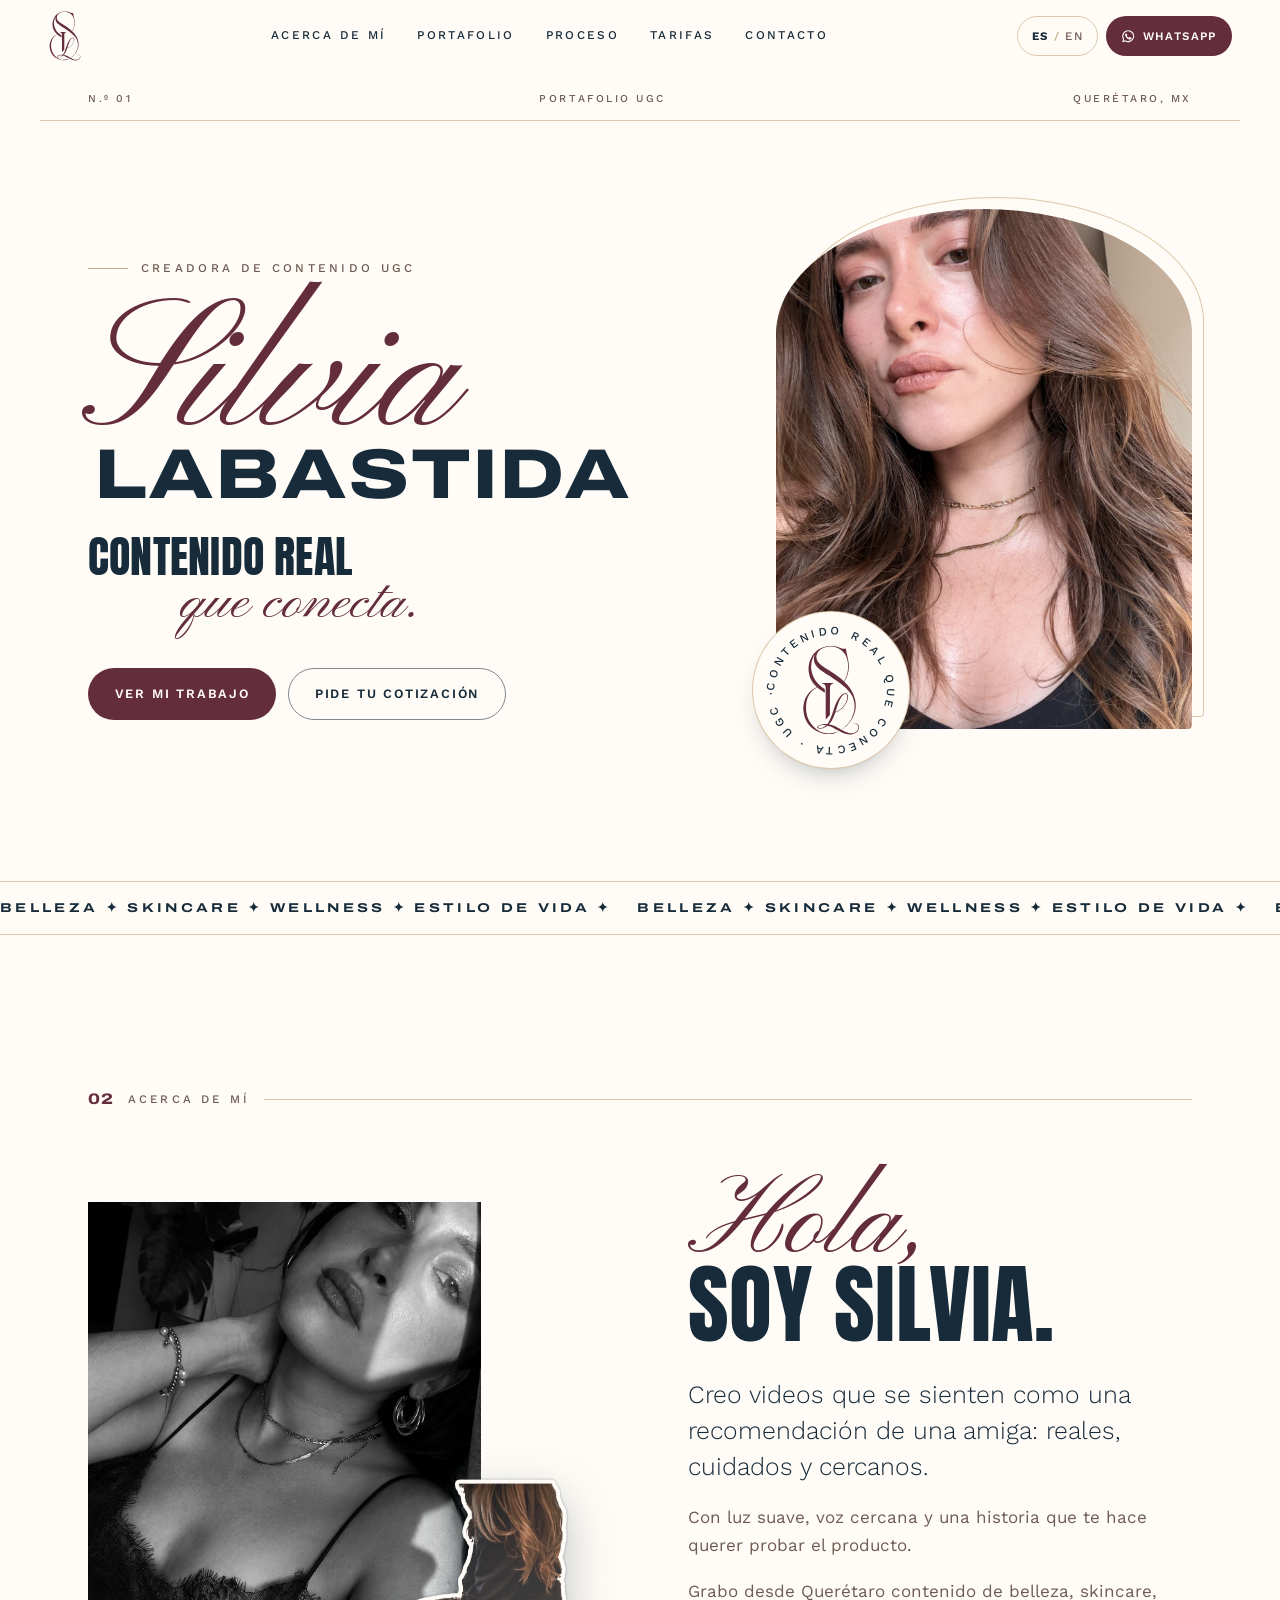
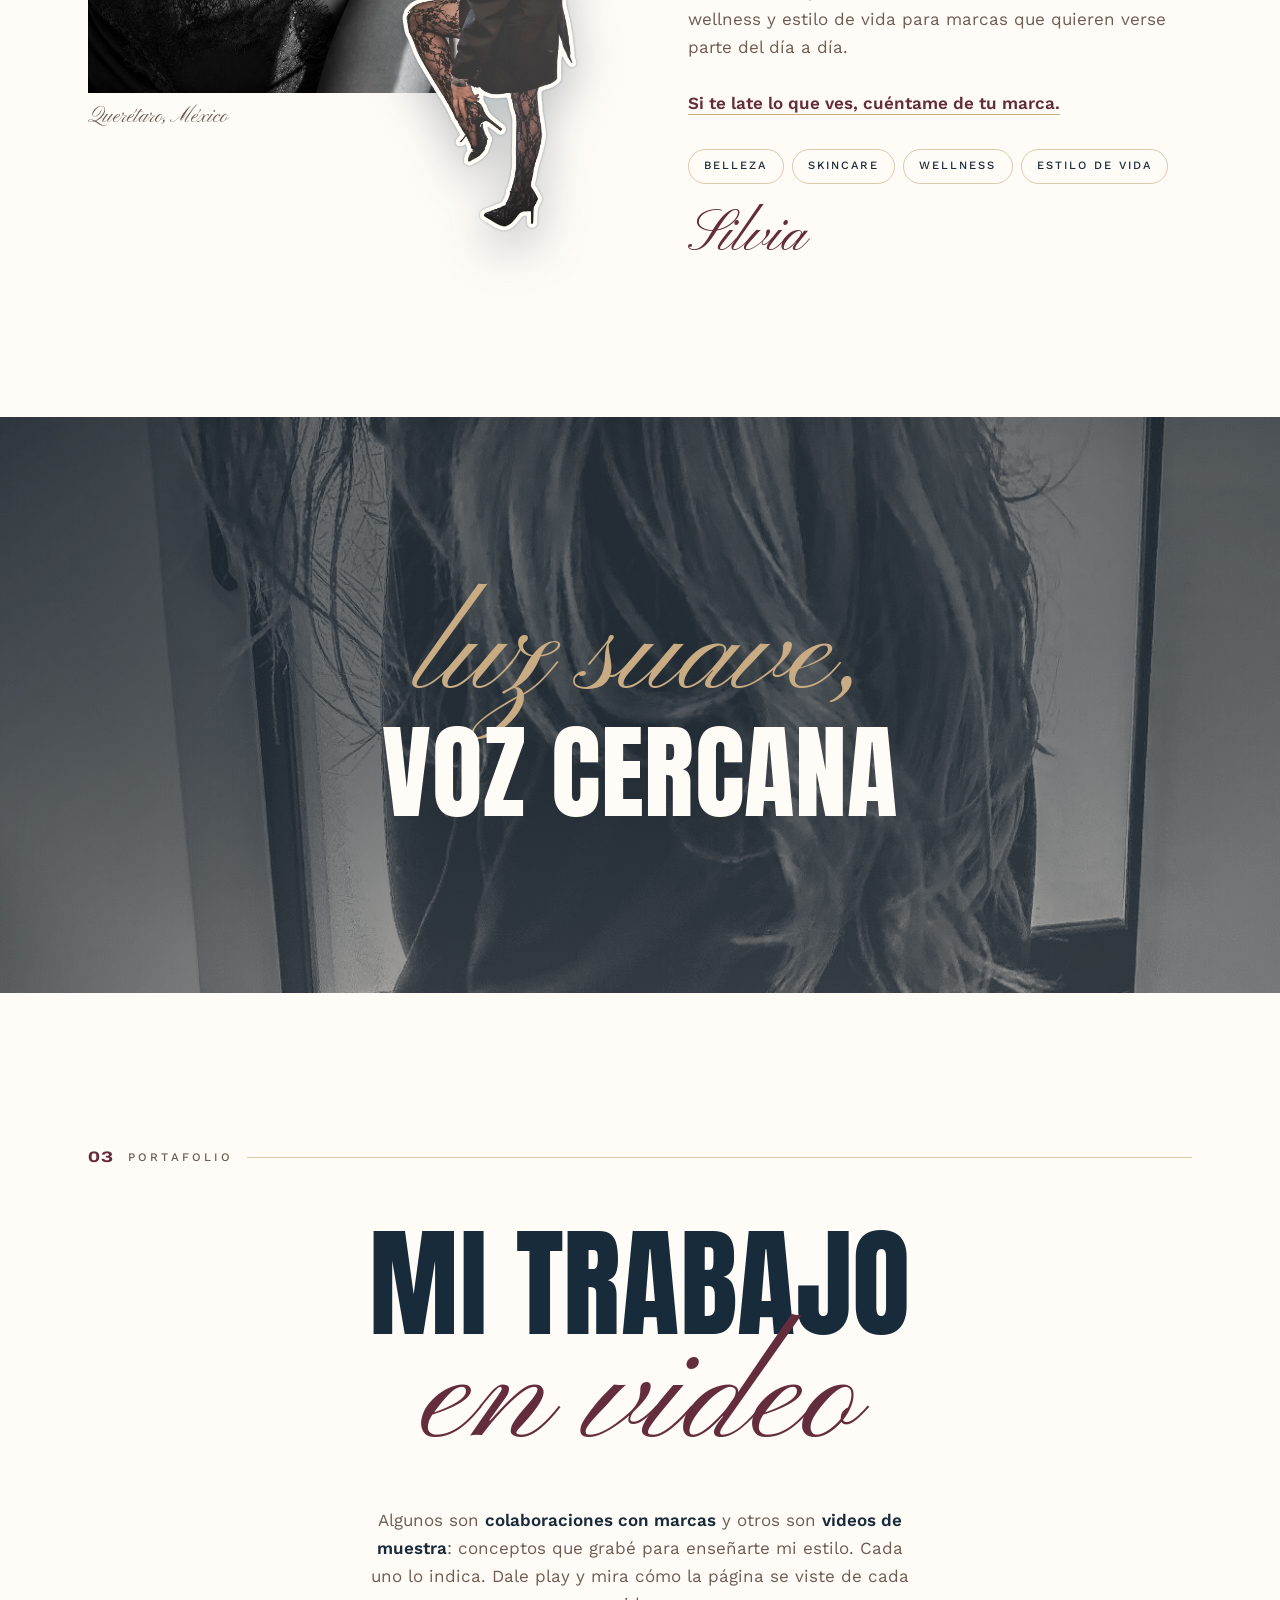
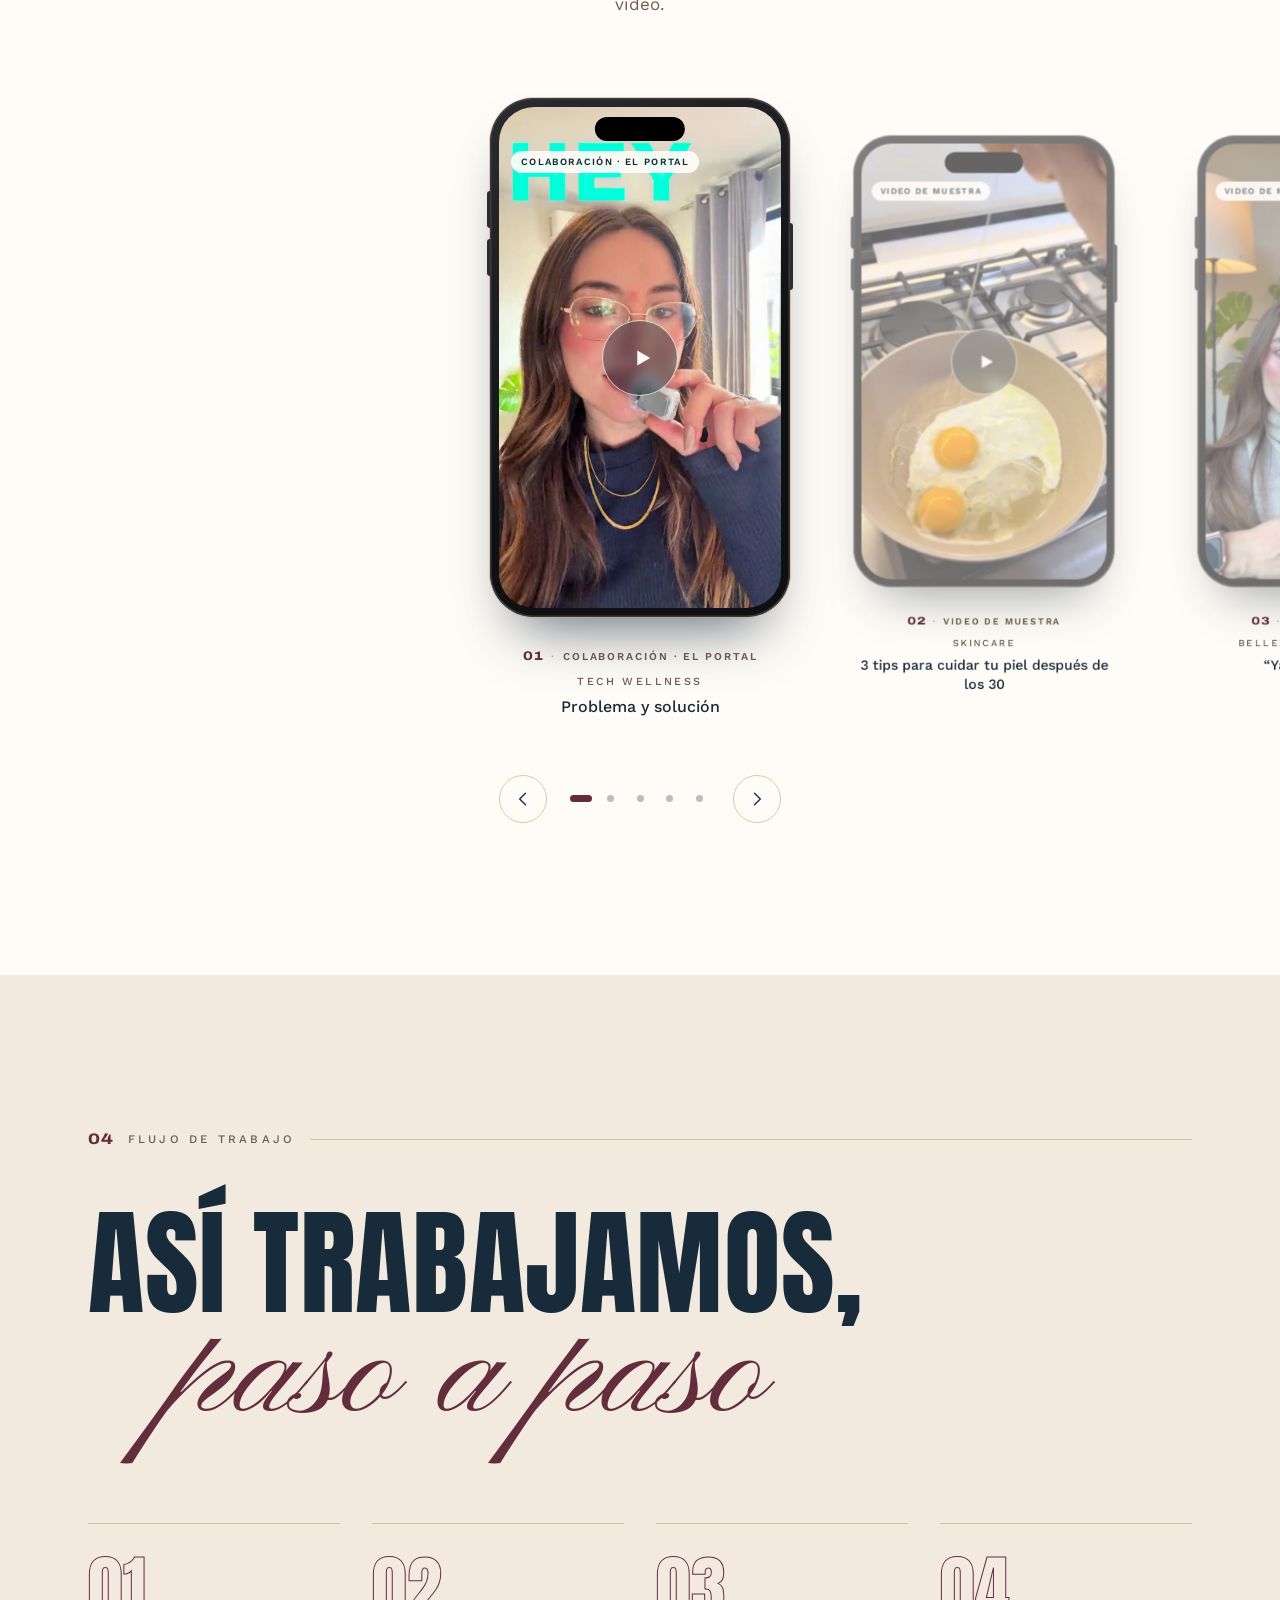
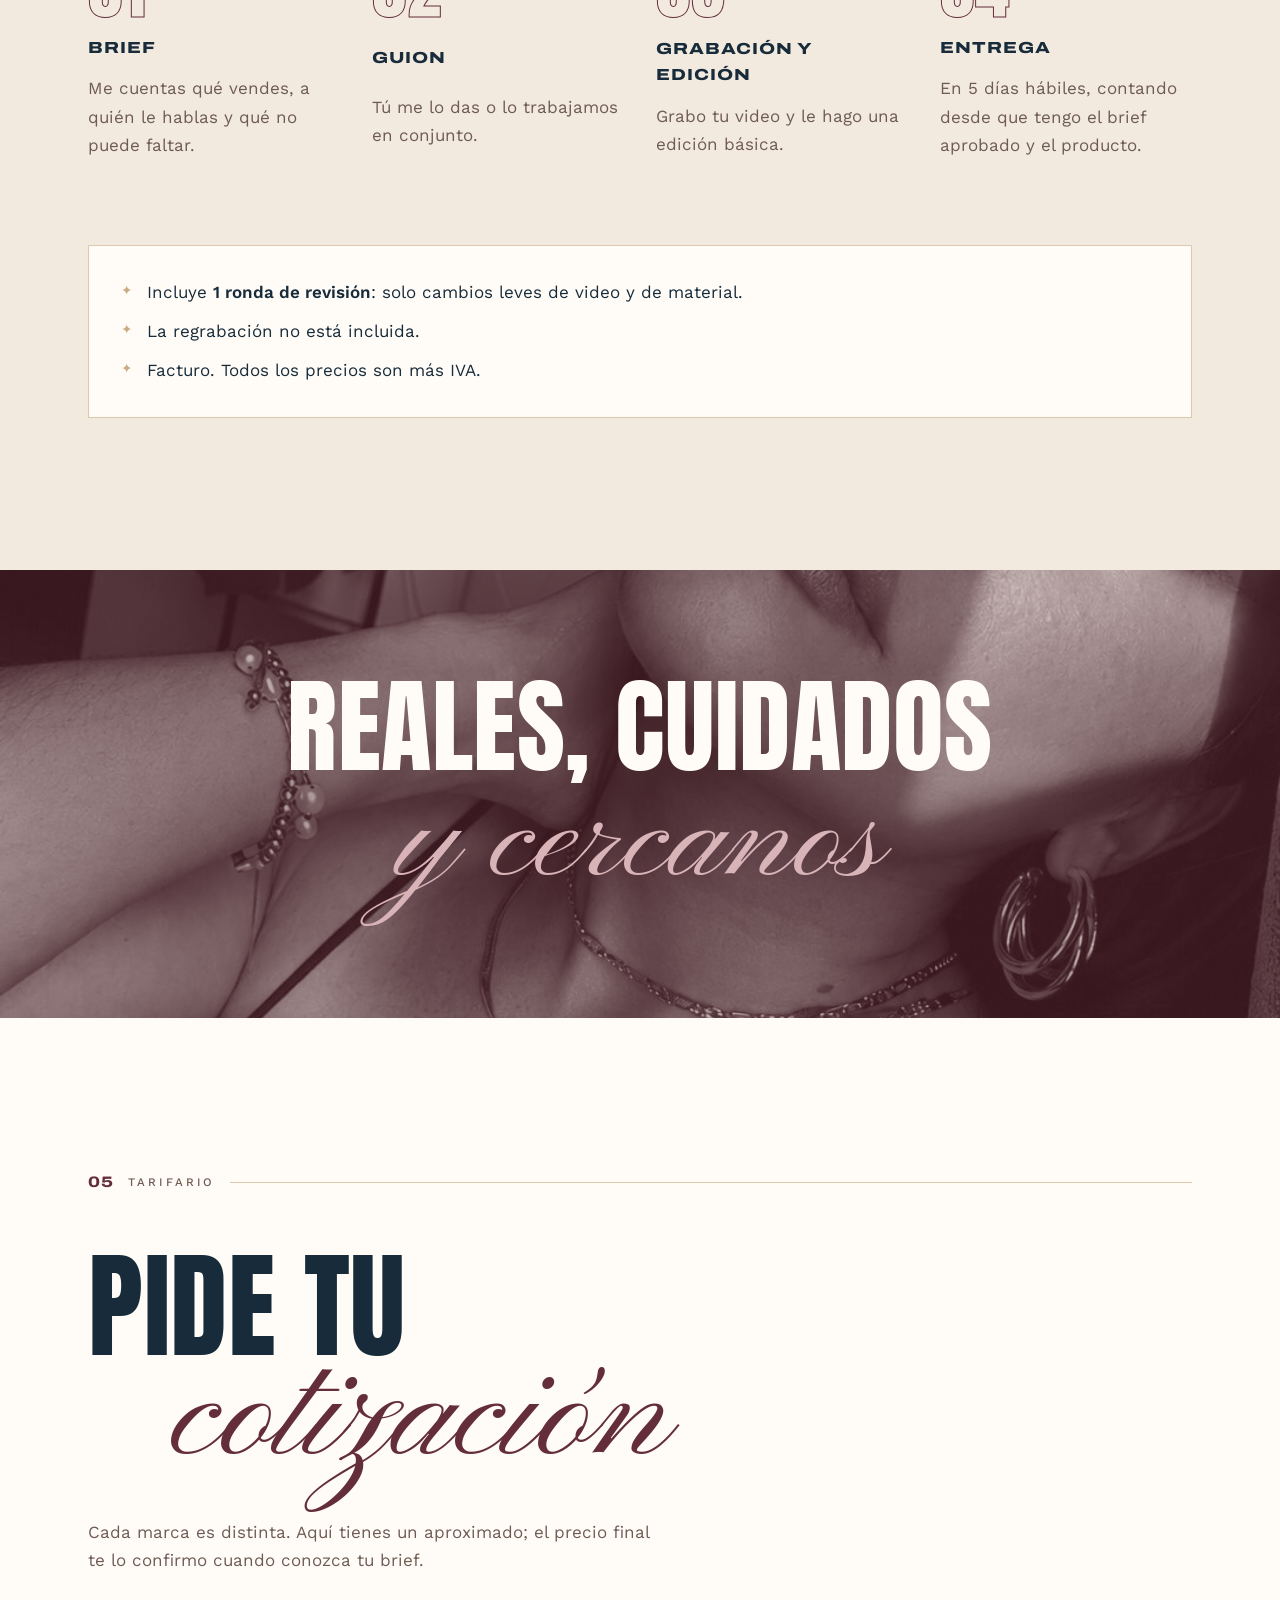
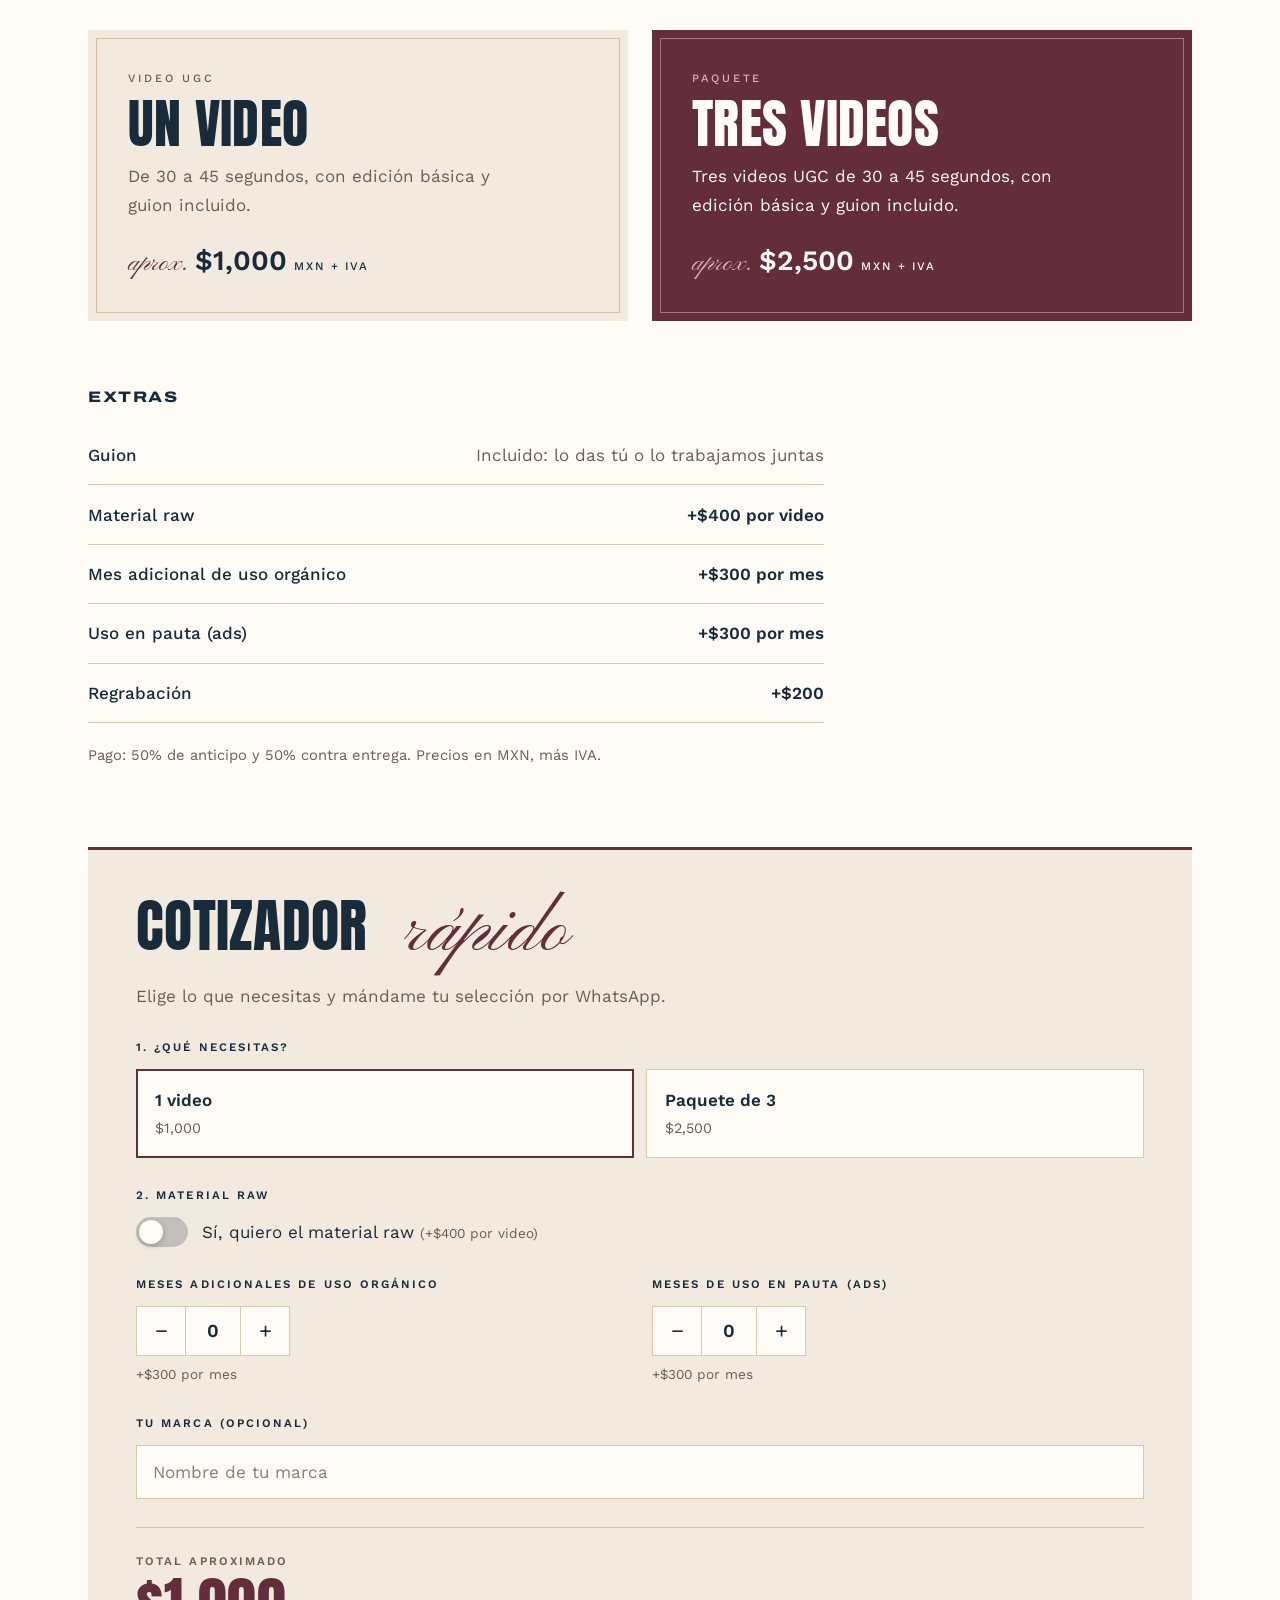
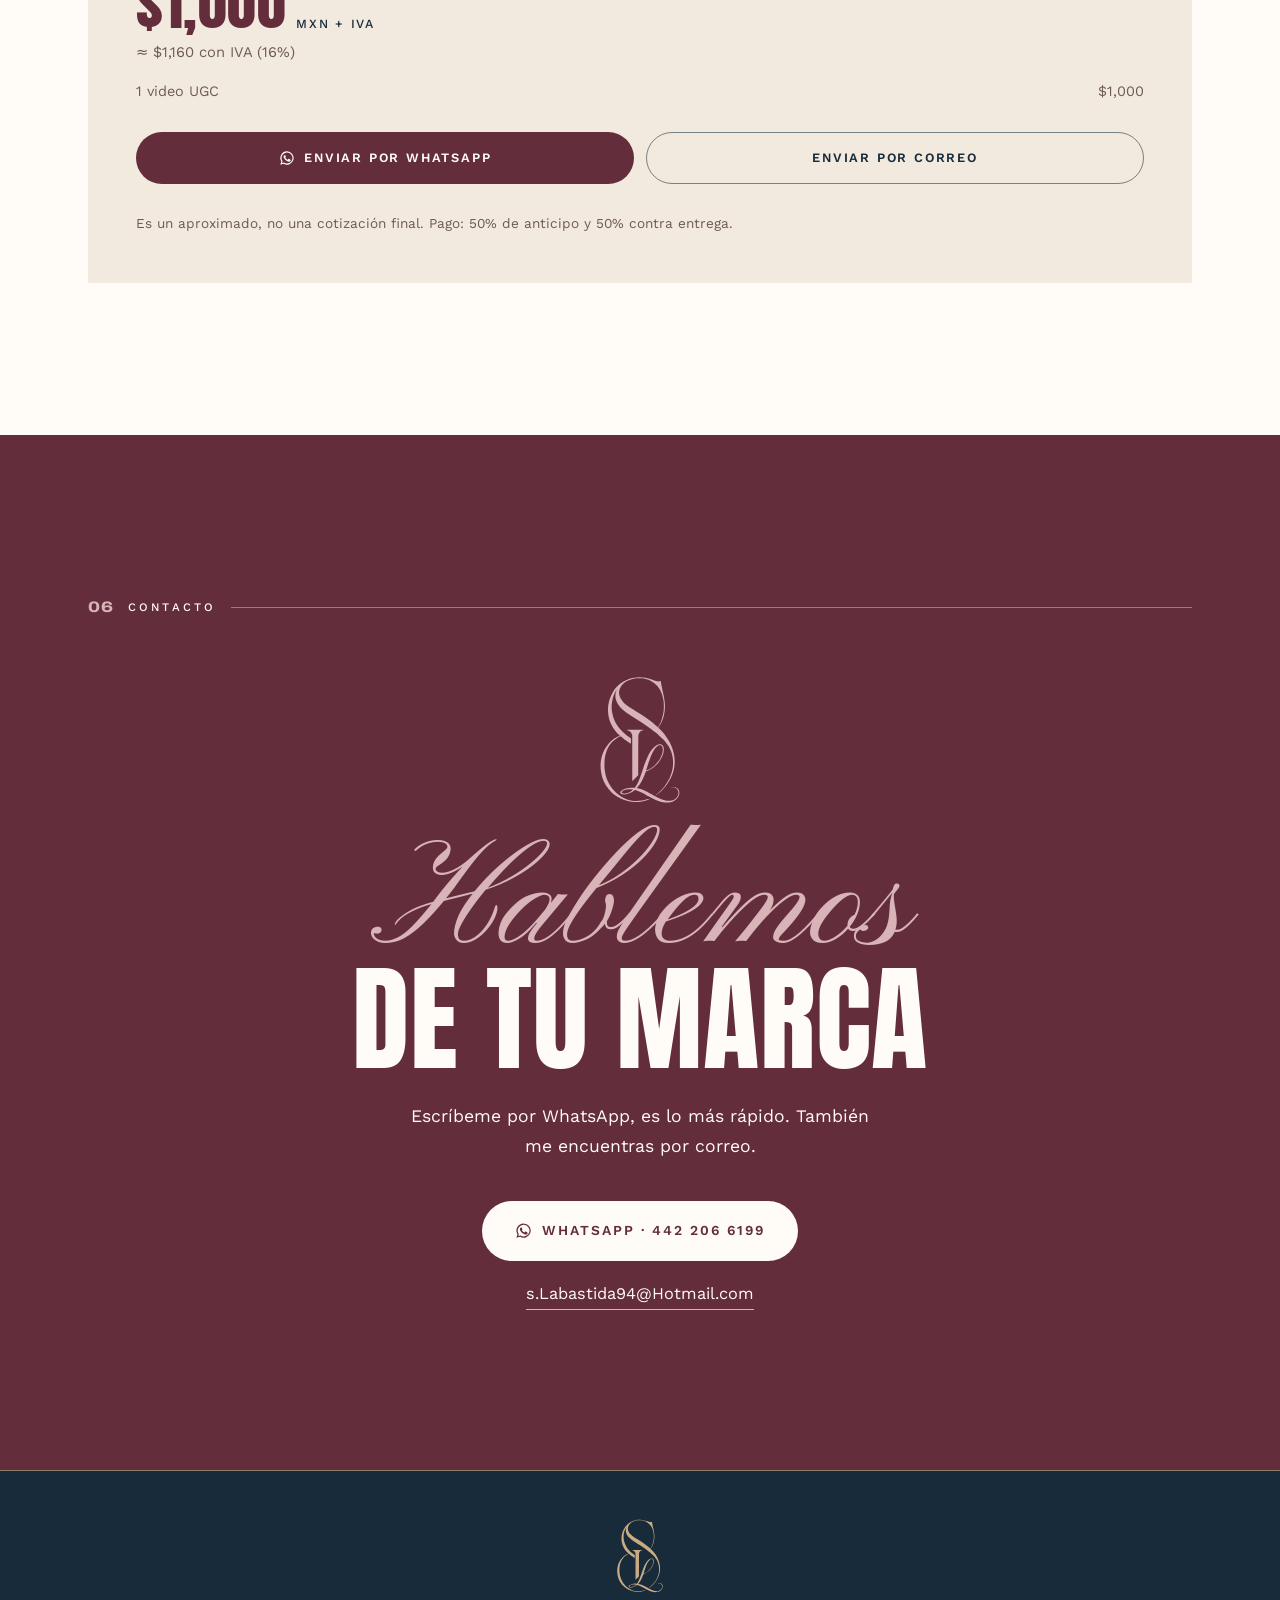
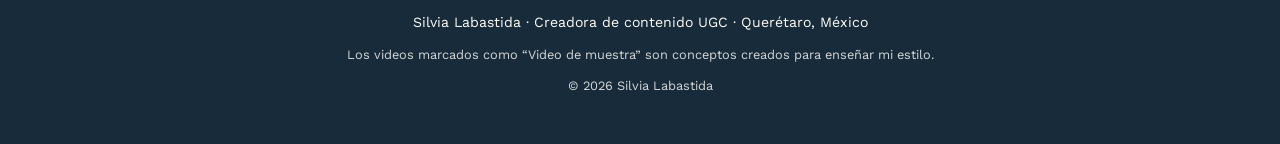
==== index.html @ 0ce287b0 "Add files via upload" ====
<!doctype html>
<html lang="es">
<head>
  <meta charset="utf-8">
  <meta name="viewport" content="width=device-width, initial-scale=1, viewport-fit=cover">
  <title>Silvia Labastida · Creadora de contenido UGC en Querétaro</title>
  <meta name="description" content="Videos UGC de belleza, skincare, wellness y estilo de vida. Contenido real que conecta, grabado desde Querétaro, México.">
  <meta name="theme-color" content="#FFFCF7">

  <!-- Vista previa al compartir el enlace (WhatsApp, redes). Cambia la URL por la de tu sitio cuando lo publiques. -->
  <meta property="og:type" content="website">
  <meta property="og:title" content="Silvia Labastida · Creadora de contenido UGC">
  <meta property="og:description" content="Contenido real que conecta. Belleza, skincare, wellness y estilo de vida.">
  <meta property="og:image" content="og-image.jpg">
  <meta property="og:locale" content="es_MX">

  <link rel="icon" href="favicon.svg" type="image/svg+xml">
  <link rel="icon" href="favicon-32.png" sizes="32x32" type="image/png">
  <link rel="apple-touch-icon" href="apple-touch-icon.png">

  <link rel="preload" href="anton.woff2" as="font" type="font/woff2" crossorigin>
  <link rel="preload" href="pinyon-script.woff2" as="font" type="font/woff2" crossorigin>
  <link rel="preload" href="work-sans.woff2" as="font" type="font/woff2" crossorigin>
  <link rel="preload" href="archivo-expanded.woff2" as="font" type="font/woff2" crossorigin>
  <link rel="stylesheet" href="styles.css">
  <script>document.documentElement.classList.add("js")</script>
</head>
<body>
  <a class="skip-link" href="#portafolio" data-i18n="skip">Saltar al portafolio</a>

  <!-- Monograma SL (vectorizado del logo original). Para cambiarlo, reemplaza el "d" del path. -->
  <svg width="0" height="0" style="position:absolute" aria-hidden="true" focusable="false">
    <symbol id="sl-mark" viewBox="0 0 615 967">
      <path fill-rule="evenodd" d="M522.7 955.5C546.2 953.3 570 942.8 584.2 928.3C596.3 915.9 602.8 902.5 604.5 886.4C605.4 877.5 603.2 865.9 599.3 859C594.5 850.5 583.7 842.6 573 839.8C562 836.8 548.1 837.3 539.8 840.8C537 841.9 537.9 842.2 542.1 841.4C544.3 841 549.2 840.8 554.5 840.8C562.5 840.8 563.6 840.9 567.6 842.2C585.2 847.5 595.4 859.4 597.5 877.2C598.6 886.1 596.5 898 592.4 906.2C582.7 925.4 563.1 938.7 539 942.6C532.1 943.7 514.7 943.4 506.7 942.1C480.7 937.9 453.2 926.5 411.2 902.7C406.3 899.9 398.8 895.7 394.5 893.2C371.3 880.1 349.6 869 336.5 863.6C320.9 857.2 302.4 851.4 288.8 848.6C286.3 848.1 284.2 847.4 284.2 847.1C284.2 846.9 287 843.4 290.2 839.5C303.1 824.3 312.7 809.6 324.1 787.5C331.7 772.9 341.7 749.2 347.8 731.3C351 721.9 351.2 721.4 352.7 720.8C353.6 720.4 357.1 719.1 360.5 717.7C377.3 711.2 397.7 699.2 413.2 686.8C421.9 679.8 438 664 443.8 656.8C465.1 630.1 478.4 604.5 485 577.2C488.2 564.3 488.3 547.2 485.2 536.9C483.1 529.5 477.5 522.5 471.3 519.5C452.6 510.3 425.9 522.8 401.2 552.3C384.8 571.9 369.9 598.2 354.9 634C353.1 638.3 351 643.3 350.3 645.2C349.5 647.2 348.4 650.2 347.7 652C343.5 662.7 335.5 685.3 330.1 701.8C319.8 733.1 311.8 756.3 307.4 767.8C294.3 801.1 284.6 820.6 272.4 838C267.2 845.5 268.1 845 259.2 844.5C235.8 843 214.4 845.4 195.9 851.5C190.3 853.4 177.4 859.6 172.5 862.7C167.5 866 161 872.5 159.3 876.1C156.5 881.9 158.4 887.1 164.4 890.4C171 894 182 895.6 193.9 894.5C211.7 893 228.1 887.6 246.8 877.1C251.2 874.6 263.1 866.3 266.1 863.6C267.3 862.5 268.6 861.8 269.4 861.8C270.9 861.8 283.7 866 291.8 869C309.4 875.7 336.6 889 359.8 902.2C362.8 904 368.2 907 371.8 908.9C375.3 910.8 380 913.4 382.2 914.6C409.5 929.8 438 942.5 458.3 948.4C482.5 955.5 500.4 957.5 522.7 955.5ZM295.8 951.7C319.7 949.6 333.3 946.9 352 940.6C362.6 937 377.8 930.4 380.4 928.4C381.2 927.7 380.3 926.5 378.9 926.5C378.4 926.5 373.4 928.1 367.8 930C324.5 945.1 278 948.9 238.8 940.6C206.7 933.7 176.9 920 149.2 899.2C135 888.5 128.1 882.3 114.7 868.4C92.6 845.4 75.4 819.6 62.8 790.8C56.4 776 49.4 754.7 46.8 741.8C46.3 739.5 45.4 735.3 44.8 732.2C43.6 726.7 41.5 713.4 40.5 704.5C39.2 692.9 38.6 675.8 39 659C40 619.4 45 593.2 58.1 559.5C65.6 540.2 82.1 514.5 97.1 498.9C109 486.4 118 479.2 138.5 465.9C142.7 463.1 159 455 160.3 455C160.7 455 163.1 456.8 165.6 458.9C171.7 464 184.4 474.2 188.2 476.9C189.9 478.1 194.7 481.6 199 484.7C211.6 493.8 237.7 510.7 238.7 510.3C239.1 510.2 239.2 504.1 239.2 491.3L239.2 472.4L229.5 465.4C195.8 441.2 170.6 418.3 152 395C142.5 383.1 139.8 379.6 135.6 373C121.2 350.5 110.7 327.6 104.4 305.2C99.4 287.4 98.8 284.8 96.5 271C93.9 255.7 93.4 248.2 93.6 230C93.9 212.9 94.5 206.5 97.3 190C100.5 171.1 108.6 145.1 115.5 131.5C118.1 126.2 125.9 112.6 128 109.5C129.8 106.9 131.5 105 131.5 105.7C131.5 105.8 130.4 108.7 129.1 112.1C124.7 123.2 122.9 130.6 121.9 142.8C120.6 158.2 123 173.2 129.2 189.8C132.3 198.1 137.1 206.9 144.2 217.6C150.2 226.7 155.5 232.9 165.4 242.8C180.8 258.1 195.7 270.1 220.3 286.6C235 296.4 253.1 308.4 258 311.4C259.8 312.4 265.1 315.8 269.8 318.7C274.4 321.7 282.5 326.8 287.8 330C298 336.3 310.1 344 314.5 347C316 348 326.2 354.9 337.2 362.2C348.2 369.6 359.3 377 361.8 378.8C388 397.7 407.5 412.4 420.8 423.3C423.5 425.5 428.6 429.7 432.1 432.4C435.5 435.2 439.6 438.6 441.1 439.9C442.5 441.3 445.2 443.5 446.9 444.9C452.3 449.2 469.4 465.5 478.3 474.9C497.6 495 507.8 507.5 521 527.5C528.8 539.3 538.4 558.6 543.8 573.4C553.4 599.7 558.1 629.5 557.3 658.8C556.7 682.8 554.3 700.1 548.7 721C542.4 744.5 534.9 763.8 523.9 784.7C515.4 800.9 503.7 819.2 494.9 830.2C493.6 831.9 490.8 835.3 488.8 837.9C472 858.7 446.2 883.8 428.6 896.2C424.8 898.9 424.1 900.3 426.2 900.8C427.1 901 428 900.7 429.1 900C433.1 897.1 448.6 885.3 451.6 882.6C462.1 873.6 466.1 869.9 473.8 862.2C493.1 842.9 509 822.6 525.1 797C544.8 765.7 560.6 724.5 566.8 688.6C572 658.1 570.6 618.4 563.3 587.8C562.6 585 561.8 581.5 561.5 580C558.3 565.1 547.7 533.8 542.4 523.2C541.7 521.9 539.8 517.7 538.3 514C530.6 495.9 512 465.3 498.7 448.7C496.5 446 492.8 441.2 490.3 438.1C481.9 427 461.6 405.1 450.6 395.1C448.4 393.1 446.5 391.1 446.5 390.7C446.5 390.3 448.4 387.2 450.7 383.6C459.2 370.5 464.5 361.5 468.2 354C476.4 336.9 485 312.2 488.8 294.5C490.6 285.8 493.6 267.1 494.5 259C495.5 249.3 496.1 231.9 495.9 222.5C495.6 212.9 494 193.1 493 186.9C492.8 185.2 492.3 181.9 492 179.8C490 166.2 486.9 149.2 484.5 139.2C483.7 135.9 482.2 129.4 481.2 124.8C480.2 120.1 478.8 113.7 478 110.5C476.7 105.3 474.1 92.6 470.1 72C468.3 62.7 465.8 48.3 465 42.8C464.7 40.6 464.2 38.3 464 37.7C463.5 36.6 463.5 36.6 460.1 38.3C458.3 39.2 455.4 40.3 453.8 40.6C450.6 41.2 442 40.9 436.7 40C430.9 39.1 416.5 34.8 406 31C379.4 21.3 349.1 13.6 330.5 12C305.4 9.7 301.3 9.6 284.5 10.8C268.6 11.8 266.6 12.1 253.1 14.8C226.8 20.1 203.7 29 180 43C168.4 49.8 155.2 59.7 145.8 68.6C143.3 70.9 140.7 73.3 140.1 73.8C139.4 74.3 135.2 78.9 130.6 83.9C118.2 97.6 108.7 110.9 97.9 130C93.1 138.4 85.6 154.8 82.4 164C76.2 181.5 75.5 183.9 72.5 197.2C69.9 209 67.9 220.1 67 228.2C65.6 241.1 65.1 262.8 66 271.9C66.2 274.6 66.7 279.4 67 282.8C67.5 288.7 69.3 300.2 70.8 307.5C71.9 313.1 76.4 330.8 77.6 334.5C79.1 339.2 84.7 354.3 86.1 357.5C93.3 373.6 102.2 389.5 110.6 401.2C113.9 405.7 123.9 418.5 125 419.5C125.1 419.6 127.8 422.6 130.8 426C133.9 429.4 138 433.8 140.1 435.7C151.8 446.7 155 450.2 154.4 450.8C154 451.1 151.8 452.2 149.5 453.2C139.4 457.3 122.4 466.5 112.8 473C102.1 480.2 82.4 497.7 73.1 508.2C59.4 523.7 47.9 540 39.8 555.8C37.6 559.9 35.6 563.6 35.4 564C34.6 565.4 28.9 578.2 27.4 582C22.5 594.1 16.2 617.4 13.5 633C10.4 651.5 9.8 659 9.9 678.5C9.9 692.7 10.1 698.1 10.9 705.8C15.6 747.9 26.2 783.5 43.4 814.7C48.1 823.1 48.4 823.6 54.9 833.5C64.4 847.8 71.7 856.8 84.4 869.8C94.2 879.7 104.8 889.2 114 896.2C142 917.5 178.8 935.1 216.5 944.9C240.5 951.2 271.4 953.9 295.8 951.7ZM181.4 888.5C173.1 887.1 169 883.9 169 879C169 872 180.5 864.1 197.8 859C206.4 856.5 221.4 854.9 231.8 855.3C240.2 855.6 253.5 857.4 254.4 858.2C254.9 858.7 254.5 859.4 252.1 861.7C244.4 869.5 230.7 878.3 219.8 882.7C207.8 887.6 190.9 890.1 181.4 888.5ZM262.3 782C268.9 775.3 278.7 765.2 284 759.6L293.9 749.4L294.2 735.8C294.4 728.4 294.5 662.3 294.5 589C294.5 510.9 294.7 454 295 451.5C295.9 443.4 299 433.9 302.6 428.4C305.3 424.4 311 418.7 314.6 416.3C319.3 413.4 323.3 411.9 331.1 410.3C332.6 410 333.2 408.3 332.2 407.2C331.5 406.6 323.7 406.5 270.8 406.5C237.4 406.5 209.7 406.6 209.3 406.8C208.8 407 208.5 407.7 208.5 408.5C208.5 409.8 208.7 410 210.4 410.2C215.5 411 221.2 412.6 223.6 413.8C235.9 420 242.5 428.4 247.3 443.8L248.8 448.2L249 621.2C249.1 716.4 249.3 794.3 249.4 794.4C249.7 794.8 251.1 793.5 262.3 782ZM354.2 714.4C353.7 713.6 354.4 711 357.7 700.6C359.5 695.2 362.7 684.8 364.9 677.5C370.5 659.3 380.3 630.2 385.2 617.2C386.7 613.3 392.1 600.7 396.6 590.5C399.7 583.3 409.8 564.8 414.1 558.2C421.3 547.1 430.6 536.6 438.2 530.9C442.5 527.7 448.7 524.5 452.6 523.6C458.1 522.2 465.3 523.5 469.1 526.4C477.6 532.9 481.6 548.5 479.3 566.2C477.9 576.8 476.4 583.1 473 593.5C470.7 600.4 464.2 615.1 460.8 621C459.6 623.1 457.8 626.3 456.7 628.2C454.7 632 449.1 640.4 444.3 646.8C435.5 658.5 424.3 670.7 414 679.8C399.1 692.8 377.8 705.9 359.5 712.9C356.6 714.1 354.4 714.7 354.2 714.4ZM440.5 385.4C432 377.5 422.7 369.2 419 366.2C416.6 364.3 412.9 361.2 410.7 359.2C400.9 350.6 380.6 334.9 363.7 322.9C356.9 318.1 328 298.8 316.4 291.4C303.4 283 296.9 278.9 291.8 275.8C281.5 269.4 277.9 267.1 270.6 262.6C266.6 260 260.2 256 256.5 253.8C221.2 232.3 192.5 210.1 176.6 191.8C171.3 185.6 162.3 172.6 159.6 167.1C155.1 158.2 151.4 146.1 150 136.1C149.2 130.4 149.6 117.5 150.7 111.8C153.5 97.5 158.1 87 166.7 74.8C172.5 66.6 174.1 64.7 180.9 58.4C186.9 52.7 192.5 48.4 199.5 44C217.6 32.7 239.6 24.1 261 20.1C276.1 17.2 288.7 16.2 306.5 16.7C329.1 17.2 344.1 19.8 364.2 26.6C375.2 30.2 378.2 31.6 387.2 36.4C398.4 42.3 406.1 47.4 415.8 55.2C434.1 69.9 448.9 86.5 458.4 103C470.7 124.6 478.5 148.3 483.7 180C487.1 200.7 487.7 208.4 487.7 230.5C487.6 251.3 487.4 254.9 484.7 274C481.8 294.6 473.2 326.9 465.4 346C464.6 348 463.7 350 463.5 350.5C463.2 350.9 460.5 356.3 457.5 362.5C451.8 374.1 444.1 387.5 443.2 387.5C443 387.5 441.7 386.5 440.5 385.4Z"/>
    </symbol>
  </svg>

  <!-- Duotono: convierte las fotos a dos tonos de la paleta (sombras → color, luces → marfil) -->
  <svg width="0" height="0" style="position:absolute" aria-hidden="true" focusable="false">
    <filter id="duo-marino" color-interpolation-filters="sRGB">
      <feColorMatrix type="matrix" values=".2126 .7152 .0722 0 0  .2126 .7152 .0722 0 0  .2126 .7152 .0722 0 0  0 0 0 1 0"/>
      <feComponentTransfer>
        <feFuncR type="table" tableValues="0.047 0.949"/>
        <feFuncG type="table" tableValues="0.086 0.914"/>
        <feFuncB type="table" tableValues="0.122 0.875"/>
      </feComponentTransfer>
    </filter>
    <filter id="duo-vino" color-interpolation-filters="sRGB">
      <feColorMatrix type="matrix" values=".2126 .7152 .0722 0 0  .2126 .7152 .0722 0 0  .2126 .7152 .0722 0 0  0 0 0 1 0"/>
      <feComponentTransfer>
        <feFuncR type="table" tableValues="0.227 0.969"/>
        <feFuncG type="table" tableValues="0.094 0.925"/>
        <feFuncB type="table" tableValues="0.125 0.910"/>
      </feComponentTransfer>
    </filter>
  </svg>

  <!-- ===================== BARRA SUPERIOR ===================== -->
  <header class="topbar" id="topbar">
    <a class="topbar__logo" href="#inicio" aria-label="Inicio" data-i18n-aria="navHome">
      <svg class="mark" aria-hidden="true"><use href="#sl-mark"></use></svg>
    </a>
    <nav class="topbar__nav" aria-label="Principal" data-i18n-aria="navLabel">
      <a href="#sobre-mi" data-i18n="navAbout">Acerca de mí</a>
      <a href="#portafolio" data-i18n="navWork">Portafolio</a>
      <a href="#proceso" data-i18n="navProcess">Proceso</a>
      <a href="#tarifas" data-i18n="navRates">Tarifas</a>
      <a href="#contacto" data-i18n="navContact">Contacto</a>
    </nav>
    <div class="topbar__actions">
      <button class="lang" type="button" id="lang-toggle" aria-label="Cambiar idioma a inglés">
        <span class="lang__opt" data-lang="es">ES</span><span class="lang__sep" aria-hidden="true">/</span><span class="lang__opt" data-lang="en">EN</span>
      </button>
      <a class="pill pill--wa js-wa" href="https://wa.me/524422066199" target="_blank" rel="noopener">
        <svg class="icon" aria-hidden="true" viewBox="0 0 24 24"><path d="M12 2a10 10 0 0 0-8.6 15.1L2 22l5-1.3A10 10 0 1 0 12 2Zm0 18.2a8.2 8.2 0 0 1-4.2-1.2l-.3-.2-3 .8.8-2.9-.2-.3A8.2 8.2 0 1 1 12 20.2Zm4.5-6.1c-.2-.1-1.5-.7-1.7-.8s-.4-.1-.6.1-.7.8-.8 1-.3.2-.5.1a6.7 6.7 0 0 1-3.3-2.9c-.3-.4.2-.4.7-1.3a.4.4 0 0 0 0-.4l-.8-1.8c-.2-.5-.4-.4-.6-.4h-.5a1 1 0 0 0-.7.3 3 3 0 0 0-.9 2.2 5.2 5.2 0 0 0 1.1 2.7 11.8 11.8 0 0 0 4.5 4c1.7.7 2.3.8 3.2.6a2.7 2.7 0 0 0 1.8-1.2 2.2 2.2 0 0 0 .1-1.3c0-.1-.2-.2-.5-.3Z"/></svg>
        <span>WhatsApp</span>
      </a>
    </div>
  </header>

  <main>
    <!-- ===================== 01 · HERO ===================== -->
    <section class="hero" id="inicio" aria-labelledby="hero-title">
      <div class="hero__meta wrap" aria-hidden="true">
        <span>N.º 01</span>
        <span data-i18n="heroMeta">Portafolio UGC</span>
        <span data-config="ciudadCorta">Querétaro, MX</span>
      </div>

      <div class="hero__grid wrap">
        <div class="hero__text">
          <p class="kicker" data-i18n="heroKicker">Creadora de contenido UGC</p>
          <h1 class="hero__name" id="hero-title">
            <span class="hero__first" data-config="nombre">Silvia</span>
            <span class="hero__last" data-config="apellido">Labastida</span>
          </h1>
          <p class="hero__tagline tagline">
            <span class="t-strong" data-i18n="heroTag1">Contenido real</span>
            <span class="t-script" data-i18n="heroTag2">que conecta.</span>
          </p>
          <div class="hero__ctas">
            <a class="btn btn--primary" href="#portafolio" data-i18n="heroCta">Ver mi trabajo</a>
            <a class="btn btn--ghost" href="#tarifas" data-i18n="heroCta2">Pide tu cotización</a>
          </div>
        </div>

        <div class="hero__visual">
          <figure class="arch hero__photo">
            <img src="hero.jpg" width="1200" height="1500" fetchpriority="high"
                 alt="Retrato de Silvia, creadora de contenido UGC" data-i18n-alt="altHero">
          </figure>
          <div class="seal" aria-hidden="true">
            <svg class="seal__ring" viewBox="0 0 200 200">
              <defs><path id="seal-circle" d="M100,100 m-78,0 a78,78 0 1,1 156,0 a78,78 0 1,1 -156,0"/></defs>
              <text><textPath href="#seal-circle" class="seal__text" data-i18n="sealText">CONTENIDO REAL QUE CONECTA · UGC · </textPath></text>
            </svg>
            <svg class="seal__mark mark"><use href="#sl-mark"></use></svg>
          </div>
        </div>
      </div>

      <div class="marquee" aria-hidden="true">
        <div class="marquee__track">
          <span class="marquee__item" data-i18n="marquee">Belleza ✦ Skincare ✦ Wellness ✦ Estilo de vida ✦</span>
          <span class="marquee__item" data-i18n="marquee">Belleza ✦ Skincare ✦ Wellness ✦ Estilo de vida ✦</span>
          <span class="marquee__item" data-i18n="marquee">Belleza ✦ Skincare ✦ Wellness ✦ Estilo de vida ✦</span>
          <span class="marquee__item" data-i18n="marquee">Belleza ✦ Skincare ✦ Wellness ✦ Estilo de vida ✦</span>
        </div>
      </div>
    </section>

    <!-- ===================== 02 · ACERCA DE MÍ ===================== -->
    <section class="section about" id="sobre-mi" aria-labelledby="about-title">
      <div class="wrap">
        <p class="section-head"><span class="section-head__num">02</span><span data-i18n="aboutLabel">Acerca de mí</span></p>
        <div class="about__grid">
          <div class="about__photos">
            <figure class="about__p1">
              <img src="sobre-mi.jpg" width="1087" height="1359" loading="lazy"
                   alt="Retrato de Silvia en blanco y negro" data-i18n-alt="altAbout1">
            </figure>
            <!-- Figura recortada con marco blanco (tipo sticker). Es una imagen sin fondo (.webp) -->
            <img class="about__fig" src="sobre-mi-figura.webp" width="627" height="1262" loading="lazy"
                 alt="Silvia con blazer negro, medias de encaje y tacones" data-i18n-alt="altAbout2">
            <p class="about__caption" data-config="ciudad">Querétaro, México</p>
          </div>

          <div class="about__text">
            <h2 class="display" id="about-title">
              <span class="t-script" data-i18n="aboutT1">Hola,</span>
              <span class="t-strong" data-i18n="aboutT2">soy <span data-config="nombre">Silvia</span>.</span>
            </h2>
            <p class="lead" data-i18n="aboutP1">Creo videos que se sienten como una recomendación de una amiga: reales, cuidados y cercanos.</p>
            <p data-i18n="aboutP2">Con luz suave, voz cercana y una historia que te hace querer probar el producto.</p>
            <p data-i18n="aboutP3">Grabo desde Querétaro contenido de belleza, skincare, wellness y estilo de vida para marcas que quieren verse parte del día a día.</p>
            <p class="about__cta"><a href="#contacto" data-i18n="aboutP4">Si te late lo que ves, cuéntame de tu marca.</a></p>
            <ul class="tags" aria-label="Nichos" data-i18n-aria="nichesLabel">
              <li data-i18n="niche1">Belleza</li>
              <li data-i18n="niche2">Skincare</li>
              <li data-i18n="niche3">Wellness</li>
              <li data-i18n="niche4">Estilo de vida</li>
            </ul>
            <p class="signature" aria-hidden="true" data-config="nombre">Silvia</p>
          </div>
        </div>
      </div>
    </section>

    <!-- ===================== SEPARADOR 1 ===================== -->
    <figure class="divider duo duo--marino" aria-hidden="true">
      <img src="separador-1-bn.jpg" width="2000" height="1000" loading="lazy" alt="">
      <figcaption class="divider__text">
        <span class="t-script" data-i18n="div1a">luz suave,</span>
        <span class="t-strong" data-i18n="div1b">voz cercana</span>
      </figcaption>
    </figure>

    <!-- ===================== 03 · PORTAFOLIO ===================== -->
    <section class="section portfolio" id="portafolio" aria-labelledby="pf-title">
      <div class="wrap">
        <p class="section-head"><span class="section-head__num">03</span><span data-i18n="pfLabel">Portafolio</span></p>
        <h2 class="display display--center" id="pf-title">
          <span class="t-strong" data-i18n="pfT1">Mi trabajo</span>
          <span class="t-script" data-i18n="pfT2">en video</span>
        </h2>
        <p class="portfolio__note" data-i18n="pfNote">Algunos son <strong>colaboraciones con marcas</strong> y otros son <strong>videos de muestra</strong>: conceptos que grabé para enseñarte mi estilo. Cada uno lo indica. Dale play y mira cómo la página se viste de cada video.</p>
      </div>

      <div class="carousel">
        <!-- Las tarjetas de video se crean desde la lista VIDEOS en script.js -->
        <ol class="carousel__track" id="pf-track" aria-label="Videos del portafolio" data-i18n-aria="pfTrack"></ol>
        <div class="carousel__nav wrap">
          <button class="round-btn" type="button" id="pf-prev" aria-label="Video anterior" data-i18n-aria="pfPrev">
            <svg viewBox="0 0 24 24" aria-hidden="true"><path d="M15 5l-7 7 7 7"/></svg>
          </button>
          <div class="carousel__dots" id="pf-dots"></div>
          <button class="round-btn" type="button" id="pf-next" aria-label="Video siguiente" data-i18n-aria="pfNext">
            <svg viewBox="0 0 24 24" aria-hidden="true"><path d="M9 5l7 7-7 7"/></svg>
          </button>
        </div>
      </div>
      <p class="visually-hidden" id="pf-status" aria-live="polite"></p>
    </section>

    <!-- ===================== 04 · FLUJO DE TRABAJO ===================== -->
    <section class="section process" id="proceso" aria-labelledby="process-title">
      <div class="wrap">
        <p class="section-head"><span class="section-head__num">04</span><span data-i18n="prLabel">Flujo de trabajo</span></p>
        <h2 class="display" id="process-title">
          <span class="t-strong" data-i18n="prT1">Así trabajamos,</span>
          <span class="t-script" data-i18n="prT2">paso a paso</span>
        </h2>

        <ol class="steps">
          <li class="step">
            <span class="step__num" aria-hidden="true">01</span>
            <h3 class="step__title" data-i18n="st1t">Brief</h3>
            <p data-i18n="st1p">Me cuentas qué vendes, a quién le hablas y qué no puede faltar.</p>
          </li>
          <li class="step">
            <span class="step__num" aria-hidden="true">02</span>
            <h3 class="step__title" data-i18n="st2t">Guion</h3>
            <p data-i18n="st2p">Tú me lo das o lo trabajamos en conjunto.</p>
          </li>
          <li class="step">
            <span class="step__num" aria-hidden="true">03</span>
            <h3 class="step__title" data-i18n="st3t">Grabación y edición</h3>
            <p data-i18n="st3p">Grabo tu video y le hago una edición básica.</p>
          </li>
          <li class="step">
            <span class="step__num" aria-hidden="true">04</span>
            <h3 class="step__title" data-i18n="st4t">Entrega</h3>
            <p data-i18n="st4p">En 5 días hábiles, contando desde que tengo el brief aprobado y el producto.</p>
          </li>
        </ol>

        <ul class="terms">
          <li data-i18n="term1">Incluye <strong>1 ronda de revisión</strong>: solo cambios leves de video y de material.</li>
          <li data-i18n="term2">La regrabación no está incluida.</li>
          <li data-i18n="term3">Facturo. Todos los precios son más IVA.</li>
        </ul>
      </div>
    </section>

    <!-- ===================== SEPARADOR 2 ===================== -->
    <figure class="divider divider--short duo duo--vino" aria-hidden="true">
      <img src="separador-2-bn.jpg" width="2000" height="1000" loading="lazy" alt="">
      <figcaption class="divider__text">
        <span class="t-strong" data-i18n="div2a">reales, cuidados</span>
        <span class="t-script" data-i18n="div2b">y cercanos</span>
      </figcaption>
    </figure>

    <!-- ===================== 05 · TARIFARIO + COTIZADOR ===================== -->
    <section class="section rates" id="tarifas" aria-labelledby="rates-title">
      <div class="wrap">
        <p class="section-head"><span class="section-head__num">05</span><span data-i18n="rtLabel">Tarifario</span></p>
        <h2 class="display" id="rates-title">
          <span class="t-strong" data-i18n="rtT1">Pide tu</span>
          <span class="t-script" data-i18n="rtT2">cotización</span>
        </h2>
        <p class="rates__intro" data-i18n="rtIntro">Cada marca es distinta. Aquí tienes un aproximado; el precio final te lo confirmo cuando conozca tu brief.</p>

        <div class="rate-cards">
          <article class="rate-card">
            <p class="rate-card__kicker" data-i18n="rc1k">Video UGC</p>
            <h3 class="rate-card__title" data-i18n="rc1t">Un video</h3>
            <p class="rate-card__desc" data-i18n="rc1d">De 30 a 45 segundos, con edición básica y guion incluido.</p>
            <p class="rate-card__price"><span class="rate-card__from" data-i18n="approxFrom">aprox.</span> <span data-precio="video">$1,000</span> <span class="rate-card__tax" data-i18n="mxnTax">MXN + IVA</span></p>
          </article>
          <article class="rate-card rate-card--feature">
            <p class="rate-card__kicker" data-i18n="rc2k">Paquete</p>
            <h3 class="rate-card__title" data-i18n="rc2t">Tres videos</h3>
            <p class="rate-card__desc" data-i18n="rc2d">Tres videos UGC de 30 a 45 segundos, con edición básica y guion incluido.</p>
            <p class="rate-card__price"><span class="rate-card__from" data-i18n="approxFrom">aprox.</span> <span data-precio="paquete3">$2,500</span> <span class="rate-card__tax" data-i18n="mxnTax">MXN + IVA</span></p>
          </article>
        </div>

        <div class="extras">
          <h3 class="extras__title" data-i18n="exTitle">Extras</h3>
          <dl class="extras__list">
            <div><dt data-i18n="ex1">Guion</dt><dd data-i18n="ex1v">Incluido: lo das tú o lo trabajamos juntas</dd></div>
            <div><dt data-i18n="ex2">Material raw</dt><dd>+<span data-precio="raw">$400</span> <span data-i18n="perVideo">por video</span></dd></div>
            <div><dt data-i18n="ex3">Mes adicional de uso orgánico</dt><dd>+<span data-precio="mesOrganico">$300</span> <span data-i18n="perMonth">por mes</span></dd></div>
            <div><dt data-i18n="ex4">Uso en pauta (ads)</dt><dd>+<span data-precio="mesPauta">$300</span> <span data-i18n="perMonth">por mes</span></dd></div>
            <div><dt data-i18n="ex5">Regrabación</dt><dd>+<span data-precio="regrabacion">$200</span></dd></div>
          </dl>
          <p class="extras__pay" data-i18n="payTerms">Pago: 50% de anticipo y 50% contra entrega. Precios en MXN, más IVA.</p>
        </div>

        <!-- COTIZADOR -->
        <form class="quote" id="cotizador" novalidate aria-labelledby="quote-title">
          <div class="quote__head">
            <h3 class="quote__title" id="quote-title">
              <span class="t-strong" data-i18n="qT1">Cotizador</span>
              <span class="t-script" data-i18n="qT2">rápido</span>
            </h3>
            <p data-i18n="qIntro">Elige lo que necesitas y mándame tu selección por WhatsApp.</p>
          </div>

          <fieldset class="quote__field">
            <legend data-i18n="qL1">1. ¿Qué necesitas?</legend>
            <div class="choice-grid">
              <label class="choice">
                <input type="radio" name="tipo" value="video" checked>
                <span class="choice__box">
                  <span class="choice__title" data-i18n="qOpt1">1 video</span>
                  <span class="choice__price"><span data-precio="video">$1,000</span></span>
                </span>
              </label>
              <label class="choice">
                <input type="radio" name="tipo" value="paquete3">
                <span class="choice__box">
                  <span class="choice__title" data-i18n="qOpt2">Paquete de 3</span>
                  <span class="choice__price"><span data-precio="paquete3">$2,500</span></span>
                </span>
              </label>
            </div>
          </fieldset>

          <fieldset class="quote__field">
            <legend data-i18n="qL2">2. Material raw</legend>
            <label class="switch">
              <input type="checkbox" name="raw" id="q-raw">
              <span class="switch__track" aria-hidden="true"><span class="switch__thumb"></span></span>
              <span class="switch__label"><span data-i18n="qRaw">Sí, quiero el material raw</span> <small>(+<span data-precio="raw">$400</span> <span data-i18n="perVideo">por video</span>)</small></span>
            </label>
          </fieldset>

          <fieldset class="quote__field quote__field--split">
            <legend class="visually-hidden" data-i18n="qL3">3. Meses de uso</legend>
            <div class="stepper">
              <label for="q-organico" class="stepper__label" data-i18n="qOrg">Meses adicionales de uso orgánico</label>
              <div class="stepper__ctrl">
                <button type="button" class="stepper__btn" data-step="-1" data-target="q-organico" aria-label="Quitar un mes de uso orgánico" data-i18n-aria="qOrgMinus">−</button>
                <input type="number" id="q-organico" name="organico" min="0" max="12" value="0" inputmode="numeric">
                <button type="button" class="stepper__btn" data-step="1" data-target="q-organico" aria-label="Agregar un mes de uso orgánico" data-i18n-aria="qOrgPlus">+</button>
              </div>
              <small class="stepper__hint">+<span data-precio="mesOrganico">$300</span> <span data-i18n="perMonth">por mes</span></small>
            </div>
            <div class="stepper">
              <label for="q-pauta" class="stepper__label" data-i18n="qAds">Meses de uso en pauta (ads)</label>
              <div class="stepper__ctrl">
                <button type="button" class="stepper__btn" data-step="-1" data-target="q-pauta" aria-label="Quitar un mes de pauta" data-i18n-aria="qAdsMinus">−</button>
                <input type="number" id="q-pauta" name="pauta" min="0" max="12" value="0" inputmode="numeric">
                <button type="button" class="stepper__btn" data-step="1" data-target="q-pauta" aria-label="Agregar un mes de pauta" data-i18n-aria="qAdsPlus">+</button>
              </div>
              <small class="stepper__hint">+<span data-precio="mesPauta">$300</span> <span data-i18n="perMonth">por mes</span></small>
            </div>
          </fieldset>

          <div class="quote__field">
            <label for="q-marca" class="stepper__label" data-i18n="qBrand">Tu marca (opcional)</label>
            <input type="text" id="q-marca" name="marca" class="text-input" autocomplete="organization" placeholder="Nombre de tu marca" data-i18n-placeholder="qBrandPh">
          </div>

          <div class="quote__total" aria-live="polite">
            <p class="quote__total-label" data-i18n="qTotal">Total aproximado</p>
            <p class="quote__total-amount"><output id="q-total" for="q-raw q-organico q-pauta">$1,000</output> <span data-i18n="mxnTax">MXN + IVA</span></p>
            <p class="quote__total-iva" id="q-iva"></p>
            <ul class="quote__breakdown" id="q-breakdown"></ul>
          </div>

          <div class="quote__actions">
            <a class="btn btn--primary btn--wa" id="q-wa" href="https://wa.me/524422066199" target="_blank" rel="noopener">
              <svg class="icon" aria-hidden="true" viewBox="0 0 24 24"><use href="#wa-icon"></use></svg>
              <span data-i18n="qSendWa">Enviar por WhatsApp</span>
            </a>
            <a class="btn btn--ghost" id="q-mail" href="mailto:s.Labastida94@Hotmail.com" data-i18n="qSendMail">Enviar por correo</a>
          </div>
          <p class="quote__fine" data-i18n="qFine">Es un aproximado, no una cotización final. Pago: 50% de anticipo y 50% contra entrega.</p>
        </form>
      </div>
    </section>

    <!-- ===================== 06 · CONTACTO ===================== -->
    <section class="contact" id="contacto" aria-labelledby="contact-title">
      <div class="wrap contact__inner">
        <p class="section-head section-head--light"><span class="section-head__num">06</span><span data-i18n="ctLabel">Contacto</span></p>
        <svg class="contact__mark mark" aria-hidden="true"><use href="#sl-mark"></use></svg>
        <h2 class="display display--center" id="contact-title">
          <span class="t-script" data-i18n="ctT1">Hablemos</span>
          <span class="t-strong" data-i18n="ctT2">de tu marca</span>
        </h2>
        <p class="contact__text" data-i18n="ctText">Escríbeme por WhatsApp, es lo más rápido. También me encuentras por correo.</p>
        <div class="contact__actions">
          <a class="btn btn--light btn--lg js-wa" href="https://wa.me/524422066199" target="_blank" rel="noopener">
            <svg class="icon" aria-hidden="true" viewBox="0 0 24 24"><use href="#wa-icon"></use></svg>
            <span><span data-i18n="ctWa">WhatsApp</span> · <span data-config="whatsappVisible">442 206 6199</span></span>
          </a>
          <a class="contact__mail js-mail" href="mailto:s.Labastida94@Hotmail.com" data-config="correo">s.Labastida94@Hotmail.com</a>
        </div>
      </div>
    </section>
  </main>

  <footer class="footer">
    <div class="wrap footer__inner">
      <svg class="footer__mark mark" aria-hidden="true"><use href="#sl-mark"></use></svg>
      <p class="footer__name"><span data-config="nombreCompleto">Silvia Labastida</span> · <span data-i18n="ftRole">Creadora de contenido UGC</span> · <span data-config="ciudad">Querétaro, México</span></p>
      <p class="footer__note" data-i18n="ftNote">Los videos marcados como “Video de muestra” son conceptos creados para enseñar mi estilo.</p>
      <p class="footer__copy">© <span id="year">2026</span> <span data-config="nombreCompleto">Silvia Labastida</span></p>
    </div>
  </footer>

  <!-- Ícono de WhatsApp reutilizable -->
  <svg width="0" height="0" style="position:absolute" aria-hidden="true" focusable="false">
    <symbol id="wa-icon" viewBox="0 0 24 24"><path d="M12 2a10 10 0 0 0-8.6 15.1L2 22l5-1.3A10 10 0 1 0 12 2Zm0 18.2a8.2 8.2 0 0 1-4.2-1.2l-.3-.2-3 .8.8-2.9-.2-.3A8.2 8.2 0 1 1 12 20.2Zm4.5-6.1c-.2-.1-1.5-.7-1.7-.8s-.4-.1-.6.1-.7.8-.8 1-.3.2-.5.1a6.7 6.7 0 0 1-3.3-2.9c-.3-.4.2-.4.7-1.3a.4.4 0 0 0 0-.4l-.8-1.8c-.2-.5-.4-.4-.6-.4h-.5a1 1 0 0 0-.7.3 3 3 0 0 0-.9 2.2 5.2 5.2 0 0 0 1.1 2.7 11.8 11.8 0 0 0 4.5 4c1.7.7 2.3.8 3.2.6a2.7 2.7 0 0 0 1.8-1.2 2.2 2.2 0 0 0 .1-1.3c0-.1-.2-.2-.5-.3Z"/></symbol>
  </svg>

  <script src="script.js" defer></script>
</body>
</html>
---- styles.css ----
/* =====================================================================
   PORTAFOLIO UGC · styles.css
   ---------------------------------------------------------------------
   1. Fuentes            5. Hero                 9. Flujo de trabajo
   2. Colores y tema     6. Acerca de mí        10. Tarifario y cotizador
   3. Base               7. Separadores         11. Contacto y pie
   4. Componentes        8. Portafolio          12. Movimiento y accesibilidad
   ===================================================================== */

/* ---------- 1. FUENTES (archivos .woff2 en esta misma carpeta, licencia OFL) ---------- */
@font-face { font-family: "Anton"; src: url("anton.woff2") format("woff2"); font-weight: 400; font-style: normal; font-display: swap; }
@font-face { font-family: "Pinyon Script"; src: url("pinyon-script.woff2") format("woff2"); font-weight: 400; font-style: normal; font-display: swap; }
@font-face { font-family: "Work Sans"; src: url("work-sans.woff2") format("woff2"); font-weight: 100 900; font-style: normal; font-display: swap; }
@font-face { font-family: "Work Sans"; src: url("work-sans-italic.woff2") format("woff2"); font-weight: 100 900; font-style: italic; font-display: swap; }
/* Archivo con ancho expandido (125%): sustituto gratuito de Druk Wide */
@font-face { font-family: "Archivo Expanded"; src: url("archivo-expanded.woff2") format("woff2"); font-weight: 500 900; font-style: normal; font-display: swap; }

/* ---------- 2. COLORES Y TEMA ----------
   La paleta de marca va en las variables --marfil, --beige, etc.
   El "tema activo" (--bg, --ink, ...) es lo que cambia cuando das play a un video.
   Los temas de cada video se definen en script.js (lista VIDEOS). */

/* Registrar los colores permite que el cambio de tema sea una transición suave */
@property --bg           { syntax: "<color>"; inherits: true; initial-value: #FFFCF7; }
@property --surface      { syntax: "<color>"; inherits: true; initial-value: #F2E9DF; }
@property --ink          { syntax: "<color>"; inherits: true; initial-value: #172B3A; }
@property --ink-soft     { syntax: "<color>"; inherits: true; initial-value: #6E5B53; }
@property --accent       { syntax: "<color>"; inherits: true; initial-value: #C9AC83; }
@property --highlight    { syntax: "<color>"; inherits: true; initial-value: #642D3B; }
@property --btn          { syntax: "<color>"; inherits: true; initial-value: #642D3B; }
@property --btn-ink      { syntax: "<color>"; inherits: true; initial-value: #FFFCF7; }
@property --logo         { syntax: "<color>"; inherits: true; initial-value: #642D3B; }
@property --block        { syntax: "<color>"; inherits: true; initial-value: #642D3B; }
@property --block-ink    { syntax: "<color>"; inherits: true; initial-value: #FFFCF7; }
@property --block-accent { syntax: "<color>"; inherits: true; initial-value: #D8B3B8; }
@property --cel-bg       { syntax: "<color>"; inherits: true; initial-value: #642D3B; }
@property --cel-ink      { syntax: "<color>"; inherits: true; initial-value: #FFFCF7; }
@property --cel-accent   { syntax: "<color>"; inherits: true; initial-value: #D8B3B8; }

:root {
  /* Paleta de marca */
  --marfil: #FFFCF7;      /* 60 % · base */
  --beige: #F2E9DF;       /* 15 % · secciones y tarjetas */
  --vino: #642D3B;        /* firma */
  --marino: #172B3A;      /* firma */
  --rosa: #D8B3B8;        /* acento */
  --champagne: #C9AC83;   /* acento, detalles y líneas finas */
  --taupe: #8A756C;       /* neutros, líneas y texto grande */
  --taupe-texto: #6E5B53; /* taupe un poco más oscuro solo para texto chico (contraste AA) */

  /* Tema base (el que se ve sin video) */
  --bg: var(--marfil);
  --surface: var(--beige);
  --ink: var(--marino);
  --ink-soft: var(--taupe-texto);
  --accent: var(--champagne);
  --highlight: var(--vino);
  --btn: var(--vino);
  --btn-ink: var(--marfil);
  --logo: var(--vino);
  --block: var(--vino);
  --block-ink: var(--marfil);
  --block-accent: var(--rosa);
  --cel-bg: var(--block);          /* pantalla del último celular */
  --cel-ink: var(--block-ink);
  --cel-accent: var(--block-accent);
  --line: color-mix(in srgb, var(--accent) 65%, transparent);

  /* Tipografía */
  --f-anton: "Anton", "Archivo Expanded", Impact, "Arial Narrow", sans-serif;
  --f-archivo: "Archivo Expanded", "Work Sans", "Arial Black", sans-serif;
  --f-script: "Pinyon Script", "Snell Roundhand", "Apple Chancery", cursive;
  --f-work: "Work Sans", system-ui, -apple-system, "Segoe UI", Roboto, sans-serif;

  /* Pareja de títulos: fuerte + fina (cambia por tema) */
  --font-strong: var(--f-anton);
  --strong-weight: 400;
  --strong-scale: 1;
  --strong-track: .005em;
  --strong-case: uppercase;
  --font-fine: var(--f-script);
  --fine-weight: 400;
  --fine-style: normal;
  --fine-scale: 1.3;

  --wrap: 1200px;
  --gutter: clamp(1.25rem, 5vw, 3rem);
  --ease: cubic-bezier(.22, .61, .36, 1);
  --theme-time: .9s;

  transition:
    --bg var(--theme-time) var(--ease), --surface var(--theme-time) var(--ease),
    --ink var(--theme-time) var(--ease), --ink-soft var(--theme-time) var(--ease),
    --accent var(--theme-time) var(--ease), --highlight var(--theme-time) var(--ease),
    --btn var(--theme-time) var(--ease), --btn-ink var(--theme-time) var(--ease),
    --logo var(--theme-time) var(--ease), --block var(--theme-time) var(--ease),
    --block-ink var(--theme-time) var(--ease), --block-accent var(--theme-time) var(--ease),
    --cel-bg var(--theme-time) var(--ease), --cel-ink var(--theme-time) var(--ease), --cel-accent var(--theme-time) var(--ease);
}

/* Combinaciones tipográficas por tema (las elige cada video en script.js) */
:root[data-strong="archivo"]  { --font-strong: var(--f-archivo); --strong-weight: 800; --strong-scale: .64; --strong-track: -.01em; }
:root[data-strong="worksans"] { --font-strong: var(--f-work); --strong-weight: 300; --strong-scale: .82; --strong-track: -.035em; --strong-case: none; }
:root[data-fine="worksans"]   { --font-fine: var(--f-work); --fine-weight: 300; --fine-style: italic; --fine-scale: .78; }

/* ---------- 3. BASE ---------- */
*, *::before, *::after { box-sizing: border-box; }
html { -webkit-text-size-adjust: 100%; scroll-behavior: smooth; scroll-padding-top: 76px; }
body {
  margin: 0;
  background-color: var(--bg);
  color: var(--ink);
  font-family: var(--f-work);
  font-size: 1.0625rem;
  line-height: 1.65;
  font-weight: 400;
  -webkit-font-smoothing: antialiased;
  text-rendering: optimizeLegibility;
  overflow-x: hidden;
}
img, video, svg { display: block; max-width: 100%; }
img { height: auto; }
figure { margin: 0; }
h1, h2, h3, p { margin: 0; }
a { color: inherit; }
button, input { font: inherit; color: inherit; }
button { cursor: pointer; }
::selection { background: var(--rosa); color: var(--marino); }

:focus-visible { outline: 2px solid var(--highlight); outline-offset: 3px; border-radius: 4px; }

.wrap { width: 100%; max-width: var(--wrap); margin-inline: auto; padding-inline: var(--gutter); }
.visually-hidden {
  position: absolute !important; width: 1px; height: 1px; padding: 0; margin: -1px;
  overflow: hidden; clip: rect(0 0 0 0); white-space: nowrap; border: 0;
}
.skip-link {
  position: absolute; left: 1rem; top: -4rem; z-index: 100;
  background: var(--btn); color: var(--btn-ink); padding: .75rem 1.25rem; border-radius: 999px; text-decoration: none;
}
.skip-link:focus { top: 1rem; }

/* ---------- 4. COMPONENTES ---------- */
.mark { width: 100%; height: 100%; fill: currentColor; color: var(--logo); }

/* Pareja tipográfica */
.t-strong, .t-script { transition: opacity .26s var(--ease); }
.t-strong {
  font-family: var(--font-strong);
  font-weight: var(--strong-weight);
  text-transform: var(--strong-case);
  letter-spacing: var(--strong-track);
  font-size: calc(1em * var(--strong-scale));
  line-height: .95;
}
.t-script {
  font-family: var(--font-fine);
  font-weight: var(--fine-weight);
  font-style: var(--fine-style);
  font-size: calc(1em * var(--fine-scale));
  color: var(--highlight);
  line-height: 1;
  text-transform: none;
  letter-spacing: 0;
}
html.is-swapping .t-strong, html.is-swapping .t-script { opacity: 0; }

.display { font-size: clamp(2.9rem, 12.5vw, 7.25rem); line-height: .92; font-weight: 400; }
.display .t-strong, .display .t-script { display: block; }
.display .t-script { margin-top: -.12em; padding-left: .55em; }
.display .t-script:first-child { padding-left: 0; margin: 0 0 -.18em; }
.display--center { text-align: center; }
.display--center .t-script { padding-left: 0; }

.section { padding-block: clamp(4.75rem, 13vw, 9.5rem); }
.section-head {
  display: flex; align-items: center; gap: .9rem;
  margin-bottom: clamp(2rem, 6vw, 3.5rem);
  font-size: .72rem; font-weight: 500; letter-spacing: .28em; text-transform: uppercase;
  color: var(--ink-soft);
}
.section-head::after { content: ""; flex: 1; height: 1px; background: var(--line); }
.section-head__num { font-family: var(--f-archivo); font-weight: 800; letter-spacing: .04em; font-size: .95rem; color: var(--highlight); }

.kicker {
  display: flex; align-items: center; gap: .8rem;
  font-size: .74rem; font-weight: 500; letter-spacing: .28em; text-transform: uppercase; color: var(--ink-soft);
}
.kicker::before { content: ""; width: 2.5rem; height: 1px; background: var(--accent); }

/* Botones */
.btn {
  display: inline-flex; align-items: center; justify-content: center; gap: .6rem;
  min-height: 52px; padding: .95rem 1.6rem;
  border-radius: 999px; border: 1px solid transparent;
  font-family: var(--f-work); font-size: .8rem; font-weight: 600; letter-spacing: .14em; text-transform: uppercase; line-height: 1.1;
  text-decoration: none; text-align: center;
  transition: transform .35s var(--ease), box-shadow .35s var(--ease), background-color .35s, color .35s;
}
.btn:hover { transform: translateY(-2px); box-shadow: 0 12px 26px -14px color-mix(in srgb, var(--ink) 60%, transparent); }
.btn--primary { background: var(--btn); color: var(--btn-ink); }
.btn--ghost { border-color: color-mix(in srgb, var(--ink) 55%, transparent); color: var(--ink); background: transparent; }
.btn--light { background: var(--block-ink); color: var(--block); }
.btn--lg { min-height: 60px; padding-inline: 2rem; font-size: .86rem; }
.btn .icon, .pill .icon { width: 1.25em; height: 1.25em; fill: currentColor; flex: none; }

/* Barra superior */
.topbar {
  position: sticky; top: env(safe-area-inset-top, 0px); z-index: 50;
  display: flex; align-items: center; justify-content: space-between; gap: 1rem;
  padding: .7rem var(--gutter);
  background: color-mix(in srgb, var(--bg) 88%, transparent);
  -webkit-backdrop-filter: blur(12px); backdrop-filter: blur(12px);
  border-bottom: 1px solid transparent;
  transition: border-color .4s;
}
.topbar.is-scrolled { border-bottom-color: var(--line); }
.topbar__logo { width: 34px; height: 50px; flex: none; display: block; }
.topbar__nav { display: none; gap: clamp(1rem, 2.4vw, 2.2rem); }
.topbar__nav a {
  font-size: .74rem; font-weight: 500; letter-spacing: .2em; text-transform: uppercase; text-decoration: none; color: var(--ink);
  padding-block: .4rem; background: linear-gradient(var(--accent), var(--accent)) left bottom / 0 1px no-repeat;
  transition: background-size .4s var(--ease);
}
.topbar__nav a:hover { background-size: 100% 1px; }
.topbar__actions { display: flex; align-items: center; gap: .5rem; }
.lang {
  display: inline-flex; align-items: center; gap: .3rem;
  min-height: 40px; padding: 0 .85rem; border: 1px solid var(--line); border-radius: 999px; background: transparent;
  font-size: .72rem; font-weight: 500; letter-spacing: .14em;
}
.lang__opt { color: var(--ink-soft); }
.lang__opt.is-active { color: var(--ink); font-weight: 700; }
.lang__sep { color: var(--accent); }
.pill {
  display: inline-flex; align-items: center; gap: .45rem;
  min-height: 40px; padding: 0 .95rem; border-radius: 999px;
  font-size: .72rem; font-weight: 600; letter-spacing: .12em; text-transform: uppercase; text-decoration: none;
}
.pill--wa { background: var(--btn); color: var(--btn-ink); }
@media (max-width: 359px) { .pill--wa span { display: none; } .pill--wa { padding: 0 .7rem; } }
@media (min-width: 960px) { .topbar__nav { display: flex; } }

/* ---------- 5. HERO ---------- */
.hero { padding-top: .25rem; overflow: hidden; }
.hero__meta {
  display: flex; justify-content: space-between; gap: 1rem;
  padding-block: .8rem; border-bottom: 1px solid var(--line);
  font-size: .66rem; font-weight: 500; letter-spacing: .24em; text-transform: uppercase; color: var(--ink-soft);
}
.hero__grid { display: grid; gap: 2.5rem; padding-block: clamp(2rem, 6vw, 3.5rem) clamp(3rem, 8vw, 5rem); }
.hero__name { margin: 1rem 0 1.6rem; line-height: 1; position: relative; }
.hero__first {
  position: relative; z-index: 2; display: block;
  font-family: var(--f-script); font-weight: 400;
  font-size: clamp(5.4rem, 27vw, 11.5rem); line-height: .95; color: var(--highlight);
  margin-left: -.03em;
}
.hero__last {
  position: relative; z-index: 1; display: block;
  font-family: var(--f-archivo); font-weight: 800; text-transform: uppercase;
  font-size: clamp(1.75rem, 9.2vw, 4.4rem); letter-spacing: .02em; line-height: 1;
  margin-top: -.42em; padding-left: .08em; color: var(--ink);
}
.tagline { font-size: clamp(1.7rem, 7vw, 2.75rem); line-height: 1; }
.tagline .t-strong { display: block; }
.tagline .t-script { display: block; margin-top: -.05em; padding-left: 1.6em; }
.hero__ctas { display: flex; flex-wrap: wrap; gap: .75rem; margin-top: 2.25rem; }

.hero__visual { position: relative; isolation: isolate; width: min(100%, 440px); margin-inline: auto; padding: 0 0 2.5rem 1.5rem; }
.arch { position: relative; border-radius: 50% 50% 4px 4px / 24% 24% 4px 4px; }
.arch img { border-radius: inherit; width: 100%; aspect-ratio: 4 / 5; object-fit: cover; }
.arch::after {
  content: ""; position: absolute; inset: -12px -12px 12px 12px;
  border: 1px solid var(--line); border-radius: inherit; pointer-events: none; z-index: -1;
}
.seal {
  position: absolute; left: 0; bottom: 0; width: clamp(118px, 32vw, 158px); aspect-ratio: 1;
  border-radius: 50%; background: var(--bg); border: 1px solid var(--line);
  display: grid; place-items: center; box-shadow: 0 14px 30px -18px color-mix(in srgb, var(--ink) 50%, transparent);
}
.seal__ring { position: absolute; inset: 4%; width: 92%; height: 92%; animation: spin 38s linear infinite; }
.seal__text { font-family: var(--f-work); font-size: 16px; font-weight: 500; letter-spacing: .318em; fill: var(--ink); }
.seal__mark { width: 40%; height: 58%; }

.marquee { border-block: 1px solid var(--line); overflow: hidden; padding-block: .95rem; }
.marquee__track { display: flex; width: max-content; animation: marquee 48s linear infinite; }
.marquee__item {
  flex: none; padding-right: 1.6rem; white-space: nowrap;
  font-family: var(--f-archivo); font-weight: 700; font-size: .8rem; letter-spacing: .26em; text-transform: uppercase; color: var(--ink);
}

@media (min-width: 900px) {
  .hero__grid { grid-template-columns: 1.15fr .85fr; align-items: center; min-height: min(calc(100svh - 140px), 820px); gap: 4rem; }
  .hero__visual { margin-inline: auto 0; }
}

/* ---------- 6. ACERCA DE MÍ ---------- */
.about__grid { display: grid; gap: clamp(3rem, 8vw, 6rem); }
.about__photos { position: relative; padding-bottom: 20%; }
.about__p1 { width: 78%; }
.about__p1 img { width: 100%; aspect-ratio: 4 / 5; object-fit: cover; }
/* Figura recortada con marco blanco: va en la esquina inferior derecha, encimada al retrato */
.about__fig {
  position: absolute; right: 3%; bottom: 0; z-index: 1;
  height: 56%; width: auto; max-width: 40%; object-fit: contain;
  filter: drop-shadow(0 0 1px rgba(23, 43, 58, .4)) drop-shadow(0 18px 24px rgba(23, 43, 58, .28));
}
.about__caption {
  margin-top: .65rem; line-height: 1.2;
  font-family: var(--f-script); font-size: 1.4rem; color: var(--ink-soft);
}
.about__text { align-self: center; max-width: 34rem; }
.about__text .display { font-size: clamp(2.8rem, 11vw, 5.5rem); margin-bottom: 2rem; }
.about__text p + p { margin-top: 1.1rem; }
.lead { font-size: clamp(1.25rem, 4.6vw, 1.55rem); font-weight: 300; line-height: 1.45; color: var(--ink); }
.about__text p:not(.lead):not(.signature) { color: var(--ink-soft); }
.about__cta { margin-top: 1.75rem !important; }
.about__cta a {
  font-weight: 600; color: var(--highlight); text-decoration: none;
  background: linear-gradient(var(--accent), var(--accent)) left 100% / 100% 1px no-repeat; padding-bottom: 2px;
}
.tags { display: flex; flex-wrap: wrap; gap: .5rem; list-style: none; padding: 0; margin: 2rem 0 0; }
.tags li {
  padding: .45rem .95rem; border: 1px solid var(--line); border-radius: 999px;
  font-size: .7rem; font-weight: 500; letter-spacing: .18em; text-transform: uppercase; color: var(--ink);
}
.signature { font-family: var(--f-script); font-size: 3.6rem; color: var(--highlight); margin-top: 1.5rem !important; transform: rotate(-4deg); transform-origin: left; line-height: 1; }
@media (min-width: 900px) { .about__grid { grid-template-columns: 1fr 1fr; align-items: center; } }

/* Duotono: los filtros #duo-vino y #duo-marino están en index.html.
   Funciona con fotos a color o en blanco y negro. */
.duo { position: relative; overflow: hidden; background: var(--duo-dark); }
.duo img { width: 100%; height: 100%; object-fit: cover; }
.duo--vino { --duo-dark: #3A1820; }
.duo--marino { --duo-dark: #0E1B26; }
.duo--vino img { filter: url(#duo-vino); }
.duo--marino img { filter: url(#duo-marino); }

/* ---------- 7. SEPARADORES ---------- */
.divider { height: clamp(19rem, 70vw, 36rem); }
.divider--short { height: clamp(15rem, 52vw, 28rem); }
.divider__text {
  position: absolute; inset: 0; z-index: 2;
  display: flex; flex-direction: column; align-items: center; justify-content: center; text-align: center;
  padding: 1.5rem; color: var(--marfil);
  background: radial-gradient(ellipse at center, color-mix(in srgb, var(--duo-dark) 55%, transparent) 0%, color-mix(in srgb, var(--duo-dark) 18%, transparent) 78%);
  font-size: clamp(2.6rem, 11vw, 6.5rem); line-height: .95;
}
.divider__text .t-script { color: var(--rosa); }
.duo--marino .divider__text .t-script { color: var(--champagne); }

/* ---------- 8. PORTAFOLIO ---------- */
.portfolio .display { font-size: clamp(3rem, 13vw, 7.5rem); }
.portfolio__note { max-width: 34rem; margin: 1.75rem auto 0; text-align: center; color: var(--ink-soft); }
.portfolio__note strong { color: var(--ink); font-weight: 600; }

.carousel { margin-top: clamp(1.5rem, 5vw, 3rem); }
.carousel__track {
  --card: min(68vw, 272px);
  --gap: clamp(1rem, 4vw, 2.75rem);
  position: relative;
  display: flex; gap: var(--gap);
  list-style: none; margin: 0;
  padding: 2rem calc(50% - var(--card) / 2) 1.5rem;
  overflow-x: auto; overflow-y: hidden;
  scroll-snap-type: x mandatory; scroll-behavior: smooth; overscroll-behavior-x: contain;
  scrollbar-width: none;
}
.carousel__track::-webkit-scrollbar { display: none; }
@media (min-width: 900px) { .carousel__track { --card: 300px; } }

.phone-card {
  flex: 0 0 var(--card); scroll-snap-align: center;
  transform: scale(calc(1 - var(--d, 0) * .13));
  transform-origin: 50% 45%;
  will-change: transform;
}
.phone-card .phone { opacity: calc(1 - var(--d, 0) * .4); }
.phone-card--cel .phone { opacity: 1; } /* su texto debe leerse aunque no esté al centro */
.phone {
  position: relative; padding: 9px; border-radius: 44px;
  background: linear-gradient(150deg, #2b2c30, #0f1012 60%);
  box-shadow:
    0 0 0 1px color-mix(in srgb, var(--accent) 55%, transparent),
    inset 0 0 0 1.5px #3a3b40,
    0 34px 60px -28px color-mix(in srgb, var(--ink) 75%, transparent);
  transition: box-shadow .6s var(--ease);
}
.phone::before, .phone::after { content: ""; position: absolute; width: 3px; background: #2b2c30; }
.phone::before { right: -3px; top: 24%; height: 13%; border-radius: 0 3px 3px 0; }
.phone::after { left: -3px; top: 18%; height: 7%; border-radius: 3px 0 0 3px; box-shadow: 0 calc(var(--card) * .16) 0 #2b2c30; }
.phone.is-playing {
  box-shadow:
    0 0 0 1px var(--accent),
    0 0 0 9px color-mix(in srgb, var(--accent) 22%, transparent),
    inset 0 0 0 1.5px #3a3b40,
    0 40px 70px -26px color-mix(in srgb, var(--ink) 80%, transparent);
}
.phone__screen { position: relative; aspect-ratio: 9 / 16; border-radius: 35px; overflow: hidden; background: #0b0b0c; }
.phone__screen video { position: absolute; inset: 0; width: 100%; height: 100%; object-fit: cover; }
.phone__island {
  position: absolute; z-index: 3; top: 10px; left: 50%; transform: translateX(-50%);
  width: 32%; height: 24px; border-radius: 999px; background: #000;
}
.badge {
  position: absolute; z-index: 3; top: 44px; left: 12px;
  padding: .32rem .62rem; border-radius: 999px;
  background: rgba(255, 252, 247, .93); color: #172B3A;
  font-size: .6rem; font-weight: 600; letter-spacing: .14em; text-transform: uppercase; line-height: 1.2;
}
.badge--es { top: auto; bottom: 74px; left: 12px; background: rgba(23, 43, 58, .72); color: #FFFCF7; }
.badge { transition: opacity .4s var(--ease); }
.phone.is-playing .badge { opacity: 0; }
.phone-card__tag { font-family: var(--f-work); font-weight: 600; font-size: .66rem; letter-spacing: .18em; text-transform: uppercase; color: var(--ink-soft); }
.phone-card__tag::before { content: "·"; margin: 0 .45rem; color: var(--accent); }
.phone__play {
  position: absolute; z-index: 4; left: 50%; top: 50%; transform: translate(-50%, -50%);
  width: 76px; height: 76px; border-radius: 50%;
  border: 1px solid rgba(255, 252, 247, .75);
  background: rgba(23, 43, 58, .42); -webkit-backdrop-filter: blur(6px); backdrop-filter: blur(6px);
  color: #FFFCF7; display: grid; place-items: center;
  transition: opacity .35s var(--ease), transform .35s var(--ease), background-color .3s;
}
.phone__play:hover { background: rgba(23, 43, 58, .62); }
.phone__play svg { width: 28px; height: 28px; fill: currentColor; margin-left: 4px; }
.phone.is-playing .phone__play { opacity: 0; transform: translate(-50%, -50%) scale(.8); pointer-events: none; }
.phone__controls {
  position: absolute; z-index: 4; left: 0; right: 0; bottom: 0;
  display: flex; align-items: center; gap: .55rem;
  padding: 2.75rem .8rem .85rem;
  background: linear-gradient(transparent, rgba(0, 0, 0, .6));
  opacity: 0; visibility: hidden; transition: opacity .35s var(--ease), visibility .35s;
}
.phone.is-started .phone__controls { opacity: 1; visibility: visible; }
.ctl {
  width: 44px; height: 44px; flex: none; border: 0; border-radius: 50%;
  background: rgba(255, 252, 247, .2); color: #fff; display: grid; place-items: center;
}
.ctl svg { width: 20px; height: 20px; fill: currentColor; }
.phone__progress { flex: 1; height: 3px; border-radius: 3px; background: rgba(255, 255, 255, .32); overflow: hidden; }
.phone__progress span { display: block; height: 100%; width: 0; background: var(--accent); }
.phone__error {
  position: absolute; z-index: 5; inset: auto 12px 12px; padding: .7rem .8rem; border-radius: 12px;
  background: rgba(255, 252, 247, .95); color: #172B3A; font-size: .78rem; line-height: 1.35;
}

/* Último celular: "Aquí iría el tuyo" (los tamaños siguen el ancho del celular) */
.cel { container-type: inline-size; background: var(--cel-bg); color: var(--cel-ink); }
.cel__inner {
  position: absolute; inset: 0; display: flex; flex-direction: column;
  gap: 8px; gap: 2.8cqw;
  padding: 44px 18px 18px; padding: 15cqw 7cqw 7cqw;
  text-align: left;
}
.cel__kicker { font-size: 9px; font-size: 3.2cqw; font-weight: 600; letter-spacing: .2em; text-transform: uppercase; color: var(--cel-accent); }
.cel__title { font-size: 30px; font-size: 11.5cqw; line-height: .92; }
.cel__title .t-strong, .cel__title .t-script { display: block; }
.cel__title .t-strong { color: var(--cel-ink); }
.cel__title .t-script { color: var(--cel-accent); margin-top: -.04em; }
.cel__chips { display: flex; flex-wrap: wrap; gap: 5px; gap: 1.8cqw; }
.chip {
  min-height: 28px; padding: 0 9px; padding: 0 3.2cqw; border-radius: 999px;
  border: 1px solid color-mix(in srgb, var(--cel-accent) 75%, transparent);
  background: transparent; color: var(--cel-ink);
  font-size: 9px; font-size: 3.2cqw; font-weight: 600; letter-spacing: .08em; text-transform: uppercase;
  transition: background-color .25s, color .25s, border-color .25s;
}
.chip:hover { background: color-mix(in srgb, var(--cel-accent) 18%, transparent); }
.chip[aria-pressed="true"] { background: var(--cel-accent); border-color: var(--cel-accent); color: var(--cel-bg); }
.chip:focus-visible { outline-color: var(--cel-accent); }
.cel__body { flex: 1; min-height: 0; display: flex; flex-direction: column; gap: 5px; gap: 1.8cqw; font-size: 11px; font-size: 4.4cqw; line-height: 1.32; }
.cel__hint { font-size: 13px; font-size: 5cqw; line-height: 1.4; }
.cel__hook { font-size: 13px; font-size: 4.9cqw; font-weight: 600; line-height: 1.28; }
.cel__label { margin-top: 2px; font-size: 9px; font-size: 3.3cqw; font-weight: 600; letter-spacing: .18em; text-transform: uppercase; color: var(--cel-accent); }
.cel__ideas { list-style: none; margin: 0; padding: 0; display: grid; gap: 3px; gap: 1.2cqw; counter-reset: idea; }
.cel__ideas li { position: relative; padding-left: 1.4em; counter-increment: idea; }
.cel__ideas li::before { content: counter(idea); position: absolute; left: 0; top: 0; font-family: var(--f-archivo); font-weight: 800; color: var(--cel-accent); }
.cel__close {
  margin-top: auto;
  font-family: var(--font-fine); font-style: var(--fine-style); font-weight: var(--fine-weight);
  font-size: 16px; font-size: max(4.8cqw, calc(5.4cqw * var(--fine-scale))); line-height: 1.1; color: var(--cel-accent);
}
.cel__btn {
  display: flex; align-items: center; justify-content: center; min-height: 40px; padding: 0 12px;
  border-radius: 999px; background: var(--cel-ink); color: var(--cel-bg); text-decoration: none; text-align: center;
  font-size: 9px; font-size: 3.2cqw; font-weight: 600; letter-spacing: .12em; text-transform: uppercase;
}
.cel__btn:focus-visible { outline-color: var(--cel-accent); }
html.is-swapping .cel__close { opacity: 0; }

.phone-card__info { margin-top: 1.4rem; text-align: center; padding-inline: .25rem; }
.phone-card__num { font-family: var(--f-archivo); font-weight: 800; font-size: .78rem; letter-spacing: .08em; color: var(--highlight); }
.phone-card__niche { display: block; margin: .3rem 0 .35rem; font-size: .68rem; font-weight: 500; letter-spacing: .22em; text-transform: uppercase; color: var(--ink-soft); }
.phone-card__title { font-family: var(--f-work); font-size: 1rem; font-weight: 500; line-height: 1.35; color: var(--ink); }

.carousel__nav { display: flex; align-items: center; justify-content: center; gap: 1.25rem; margin-top: .75rem; }
.round-btn {
  width: 48px; height: 48px; border-radius: 50%; border: 1px solid var(--line); background: transparent; color: var(--ink);
  display: grid; place-items: center; transition: background-color .3s, transform .3s var(--ease);
}
.round-btn:hover { background: var(--surface); }
.round-btn svg { width: 20px; height: 20px; fill: none; stroke: currentColor; stroke-width: 1.6; stroke-linecap: round; stroke-linejoin: round; }
.carousel__dots { display: flex; gap: .1rem; }
.dot { width: 28px; height: 28px; border: 0; background: transparent; display: grid; place-items: center; padding: 0; }
.dot::before { content: ""; width: 7px; height: 7px; border-radius: 99px; background: color-mix(in srgb, var(--ink) 30%, transparent); transition: width .35s var(--ease), background-color .35s; }
.dot[aria-current="true"]::before { width: 22px; background: var(--highlight); }

/* ---------- 9. FLUJO DE TRABAJO ---------- */
.process { background: var(--surface); }
.steps { list-style: none; padding: 0; margin: clamp(2.5rem, 7vw, 4.5rem) 0 0; display: grid; }
.step {
  display: grid; grid-template-columns: 4.6rem 1fr; column-gap: 1rem; row-gap: .35rem;
  padding: 1.7rem 0 1.9rem; border-top: 1px solid var(--line);
}
.step__num {
  grid-row: span 2; font-family: var(--f-anton); font-size: 3.4rem; line-height: .9;
  color: transparent; -webkit-text-stroke: 1px var(--highlight);
}
.step__title { font-family: var(--f-archivo); font-weight: 800; font-size: 1rem; letter-spacing: .06em; text-transform: uppercase; color: var(--ink); padding-top: .2rem; }
.step p { color: var(--ink-soft); }
@media (min-width: 760px) {
  .steps { grid-template-columns: repeat(2, 1fr); column-gap: 3rem; }
}
@media (min-width: 1100px) {
  .steps { grid-template-columns: repeat(4, 1fr); column-gap: 2rem; }
  .step { grid-template-columns: 1fr; row-gap: .8rem; padding-top: 2rem; }
  .step__num { grid-row: auto; font-size: 4.4rem; }
}
.terms {
  list-style: none; margin: clamp(2rem, 6vw, 3.5rem) 0 0; padding: clamp(1.4rem, 4vw, 2rem);
  border: 1px solid var(--line); background: var(--bg); display: grid; gap: .7rem;
}
.terms li { position: relative; padding-left: 1.6rem; color: var(--ink); }
.terms li::before { content: "✦"; position: absolute; left: 0; top: .05em; color: var(--accent); font-size: .85rem; }
.terms strong { font-weight: 600; }

/* ---------- 10. TARIFARIO Y COTIZADOR ---------- */
.rates__intro { max-width: 36rem; margin-top: 1.5rem; color: var(--ink-soft); }
.rate-cards { display: grid; gap: 1rem; margin-top: clamp(2.25rem, 6vw, 3.5rem); }
@media (min-width: 760px) { .rate-cards { grid-template-columns: 1fr 1fr; gap: 1.5rem; } }
.rate-card { position: relative; padding: clamp(1.75rem, 5vw, 2.5rem); background: var(--surface); }
.rate-card::after { content: ""; position: absolute; inset: 8px; border: 1px solid var(--line); pointer-events: none; }
.rate-card--feature { background: var(--block); color: var(--block-ink); }
.rate-card--feature::after { border-color: color-mix(in srgb, var(--block-accent) 55%, transparent); }
.rate-card__kicker { font-size: .7rem; font-weight: 500; letter-spacing: .26em; text-transform: uppercase; color: var(--ink-soft); }
.rate-card--feature .rate-card__kicker { color: var(--block-accent); }
.rate-card__title {
  margin: .5rem 0 .75rem;
  font-family: var(--font-strong); font-weight: var(--strong-weight); text-transform: var(--strong-case); letter-spacing: var(--strong-track);
  font-size: calc(clamp(2.4rem, 9vw, 3.4rem) * var(--strong-scale)); line-height: 1;
  transition: opacity .26s var(--ease);
}
html.is-swapping .rate-card__title { opacity: 0; }
.rate-card__desc { max-width: 24rem; }
.rate-card:not(.rate-card--feature) .rate-card__desc { color: var(--ink-soft); }
.rate-card__price { display: flex; flex-wrap: wrap; align-items: baseline; gap: .1rem .45rem; margin-top: 1.6rem; font-size: 1.75rem; font-weight: 600; line-height: 1.2; }
.rate-card__from { font-family: var(--f-script); font-weight: 400; font-size: 1.7rem; color: var(--highlight); }
.rate-card--feature .rate-card__from { color: var(--block-accent); }
.rate-card__tax { font-size: .72rem; font-weight: 500; letter-spacing: .16em; text-transform: uppercase; }

.extras { margin-top: clamp(2.5rem, 7vw, 4rem); max-width: 46rem; }
.extras__title { font-family: var(--f-archivo); font-weight: 800; font-size: .95rem; letter-spacing: .1em; text-transform: uppercase; }
.extras__list { margin: 1rem 0 0; }
.extras__list div { display: flex; justify-content: space-between; align-items: baseline; gap: 1.5rem; padding: .95rem 0; border-bottom: 1px solid var(--line); }
.extras__list dt { font-weight: 500; }
.extras__list dd { margin: 0; text-align: right; font-weight: 600; color: var(--ink); white-space: nowrap; }
.extras__list div:first-child dd { font-weight: 400; color: var(--ink-soft); max-width: 60%; white-space: normal; }
.extras__pay { margin-top: 1.25rem; font-size: .92rem; color: var(--ink-soft); }

/* Cotizador */
.quote {
  margin-top: clamp(3rem, 8vw, 5rem); padding: clamp(1.5rem, 5vw, 3rem);
  background: var(--surface); position: relative;
  display: grid; gap: 1.75rem;
}
.quote::before { content: ""; position: absolute; inset: 0; border-top: 3px solid var(--highlight); pointer-events: none; }
.quote__title { font-size: clamp(2.2rem, 9vw, 3.6rem); line-height: .95; font-weight: 400; margin-bottom: .75rem; }
.quote__title .t-script { margin-left: .2em; }
.quote__head p { color: var(--ink-soft); }
.quote__field { border: 0; margin: 0; padding: 0; min-width: 0; }
.quote__field legend, .stepper__label {
  display: block; padding: 0; margin-bottom: .75rem;
  font-size: .72rem; font-weight: 600; letter-spacing: .18em; text-transform: uppercase; color: var(--ink);
}
.choice-grid { display: grid; grid-template-columns: 1fr 1fr; gap: .75rem; }
.choice { position: relative; display: block; cursor: pointer; }
.choice input { position: absolute; opacity: 0; width: 100%; height: 100%; margin: 0; cursor: pointer; }
.choice__box {
  display: flex; flex-direction: column; gap: .2rem; height: 100%;
  padding: 1rem 1.1rem; background: var(--bg); border: 1px solid var(--line);
  transition: border-color .25s, box-shadow .25s;
}
.choice__title { font-weight: 600; }
.choice__price { font-size: .9rem; color: var(--ink-soft); }
.choice input:checked + .choice__box { border-color: var(--highlight); box-shadow: inset 0 0 0 1px var(--highlight); }
.choice input:focus-visible + .choice__box { outline: 2px solid var(--highlight); outline-offset: 3px; }

.switch { display: flex; align-items: center; gap: .9rem; cursor: pointer; position: relative; }
.switch input { position: absolute; opacity: 0; width: 52px; height: 30px; margin: 0; cursor: pointer; }
.switch__track { position: relative; flex: none; width: 52px; height: 30px; border-radius: 99px; background: color-mix(in srgb, var(--ink) 22%, transparent); transition: background-color .3s; }
.switch__thumb { position: absolute; top: 3px; left: 3px; width: 24px; height: 24px; border-radius: 50%; background: var(--marfil); box-shadow: 0 2px 6px rgba(0,0,0,.2); transition: transform .3s var(--ease); }
.switch input:checked + .switch__track { background: var(--highlight); }
.switch input:checked + .switch__track .switch__thumb { transform: translateX(22px); }
.switch input:focus-visible + .switch__track { outline: 2px solid var(--highlight); outline-offset: 3px; }
.switch__label small { color: var(--ink-soft); font-size: .85rem; }

.quote__field--split { display: grid; gap: 1.5rem; }
@media (min-width: 640px) { .quote__field--split { grid-template-columns: 1fr 1fr; } }
.stepper__ctrl { display: inline-flex; align-items: stretch; border: 1px solid var(--line); background: var(--bg); }
.stepper__btn { width: 48px; min-height: 48px; border: 0; background: transparent; font-size: 1.35rem; line-height: 1; color: var(--ink); }
.stepper__btn:hover { background: color-mix(in srgb, var(--accent) 18%, transparent); }
.stepper__ctrl input {
  width: 3.5rem; border: 0; border-inline: 1px solid var(--line); background: transparent; text-align: center;
  font-size: 1.15rem; font-weight: 600; -moz-appearance: textfield; appearance: textfield;
}
.stepper__ctrl input::-webkit-outer-spin-button, .stepper__ctrl input::-webkit-inner-spin-button { -webkit-appearance: none; margin: 0; }
.stepper__hint { display: block; margin-top: .45rem; color: var(--ink-soft); font-size: .85rem; }
.text-input {
  width: 100%; min-height: 50px; padding: .75rem 1rem; border: 1px solid var(--line); background: var(--bg); border-radius: 0;
}
.text-input::placeholder { color: color-mix(in srgb, var(--ink-soft) 80%, transparent); }

.quote__total { padding-top: 1.5rem; border-top: 1px solid var(--line); }
.quote__total-label { font-size: .72rem; font-weight: 600; letter-spacing: .18em; text-transform: uppercase; color: var(--ink-soft); }
.quote__total-amount { display: flex; flex-wrap: wrap; align-items: baseline; gap: .2rem .6rem; margin-top: .25rem; font-size: .78rem; font-weight: 500; letter-spacing: .14em; text-transform: uppercase; }
.quote__total-amount output { font-family: var(--f-anton); font-size: clamp(2.6rem, 11vw, 3.6rem); letter-spacing: .01em; line-height: 1; color: var(--highlight); }
.quote__total-iva { margin-top: .35rem; color: var(--ink-soft); font-size: .92rem; }
.quote__breakdown { list-style: none; padding: 0; margin: 1rem 0 0; display: grid; gap: .3rem; font-size: .9rem; color: var(--ink-soft); }
.quote__breakdown li { display: flex; justify-content: space-between; gap: 1rem; }
.quote__actions { display: flex; flex-wrap: wrap; gap: .75rem; }
.quote__actions .btn { flex: 1 1 15rem; }
.quote__fine { font-size: .85rem; color: var(--ink-soft); }

/* ---------- 11. CONTACTO Y PIE ---------- */
.contact { background: var(--block); color: var(--block-ink); padding-block: clamp(5rem, 15vw, 10rem); text-align: center; }
.contact__inner { display: flex; flex-direction: column; align-items: center; }
.section-head--light { width: 100%; color: var(--block-ink); }
.section-head--light .section-head__num { color: var(--block-accent); }
.section-head--light::after { background: color-mix(in srgb, var(--block-accent) 55%, transparent); }
.contact__mark { width: 84px; height: 128px; color: var(--block-accent); margin-bottom: 1.75rem; }
.contact .display .t-script { color: var(--block-accent); }
.contact .display .t-script:first-child { margin-bottom: -.12em; }
.contact__text { max-width: 30rem; margin-top: 1.75rem; font-size: 1.1rem; }
.contact__actions { display: flex; flex-direction: column; align-items: center; gap: 1.25rem; margin-top: 2.5rem; }
.contact__mail {
  color: var(--block-ink); text-decoration: none; font-size: 1.02rem; word-break: break-all;
  background: linear-gradient(var(--block-accent), var(--block-accent)) left 100% / 100% 1px no-repeat; padding-bottom: 3px;
}

.footer { background: var(--marino); color: var(--marfil); padding-block: 3rem; text-align: center; font-size: .88rem; border-top: 1px solid var(--line); }
.footer__inner { display: grid; justify-items: center; gap: .6rem; }
.footer__mark { width: 48px; height: 74px; color: var(--champagne); margin-bottom: .5rem; }
.footer__note, .footer__copy { opacity: .82; font-size: .8rem; }

/* ---------- 12. MOVIMIENTO Y ACCESIBILIDAD ---------- */
@keyframes spin { to { transform: rotate(360deg); } }
@keyframes marquee { to { transform: translateX(-50%); } }

/* Aparición suave al hacer scroll (solo si hay JavaScript) */
.js .reveal { opacity: 0; transform: translateY(26px); transition: opacity 1s var(--ease), transform 1s var(--ease); }
.js .reveal.is-visible { opacity: 1; transform: none; }

@media (prefers-reduced-motion: reduce) {
  :root { --theme-time: 0s; }
  html { scroll-behavior: auto; }
  *, *::before, *::after { animation: none !important; transition-duration: .01ms !important; }
  .carousel__track { scroll-behavior: auto; }
  .js .reveal { opacity: 1; transform: none; }
}
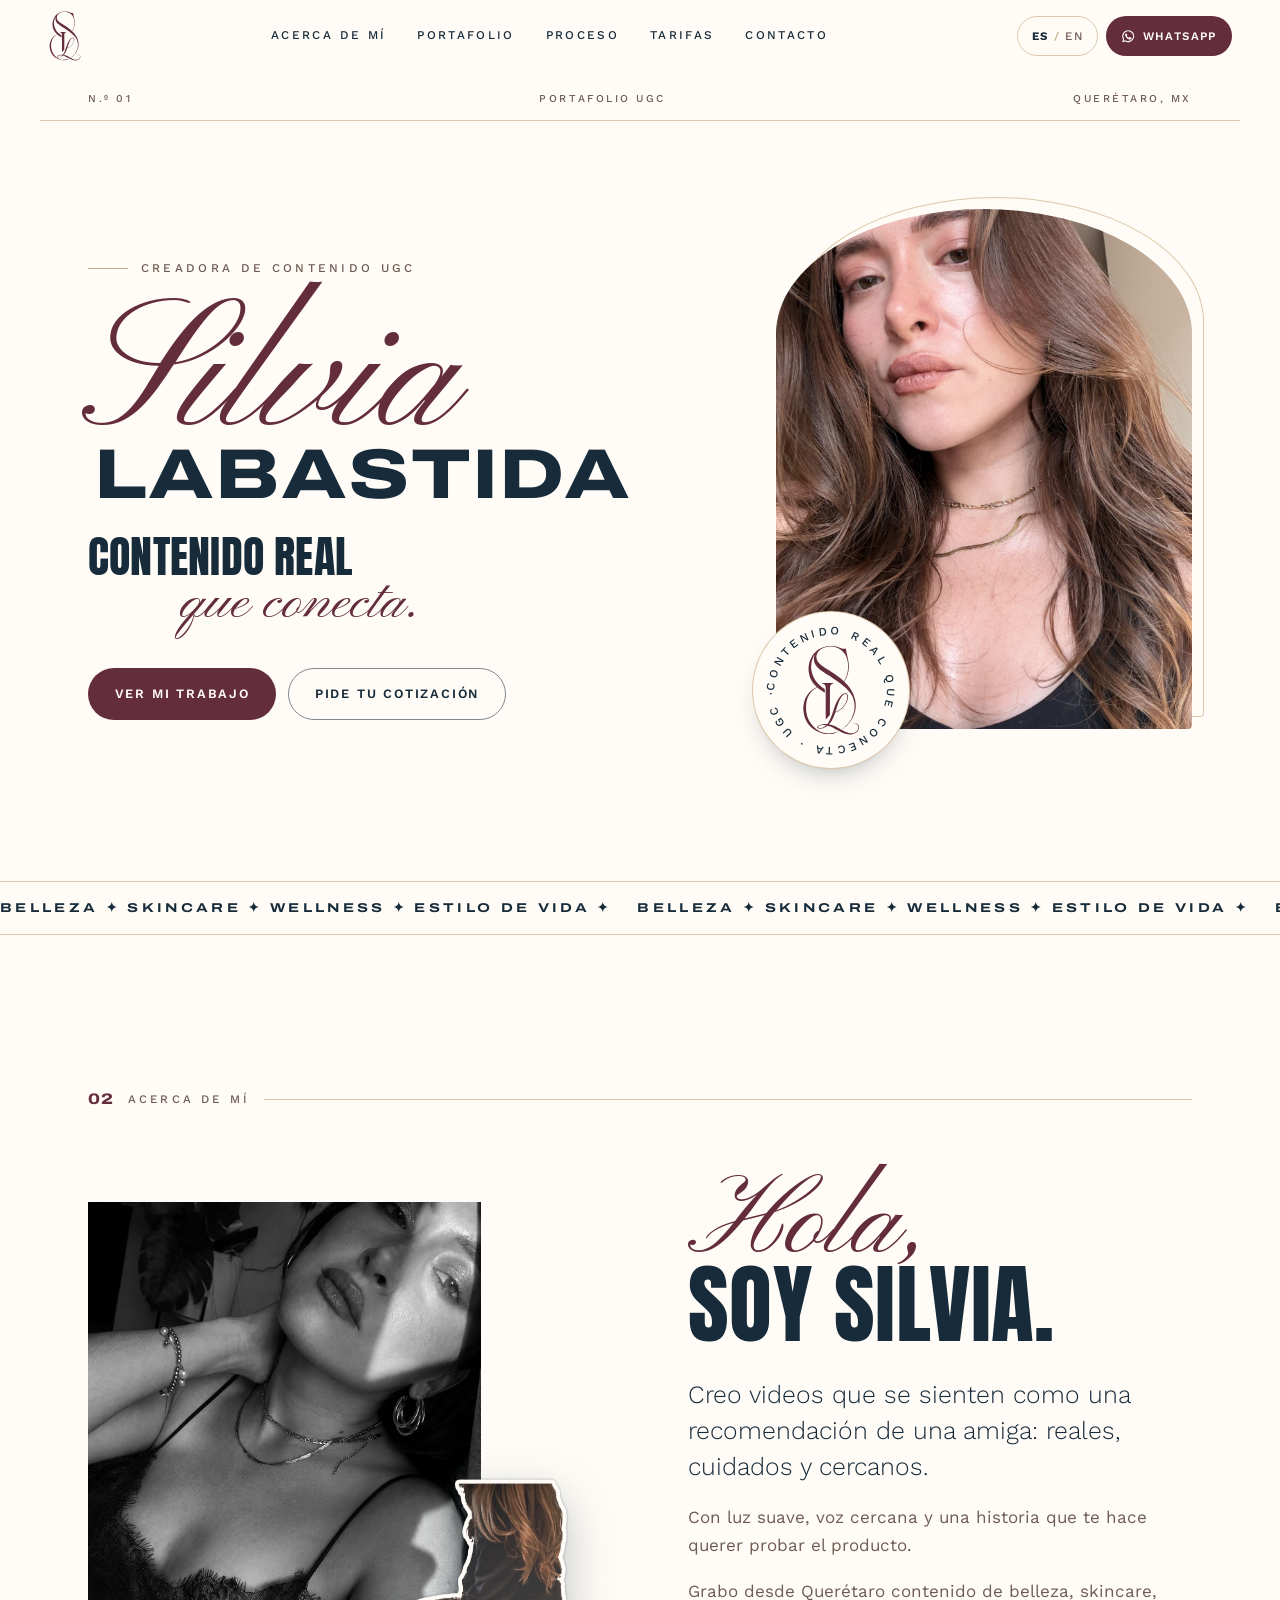
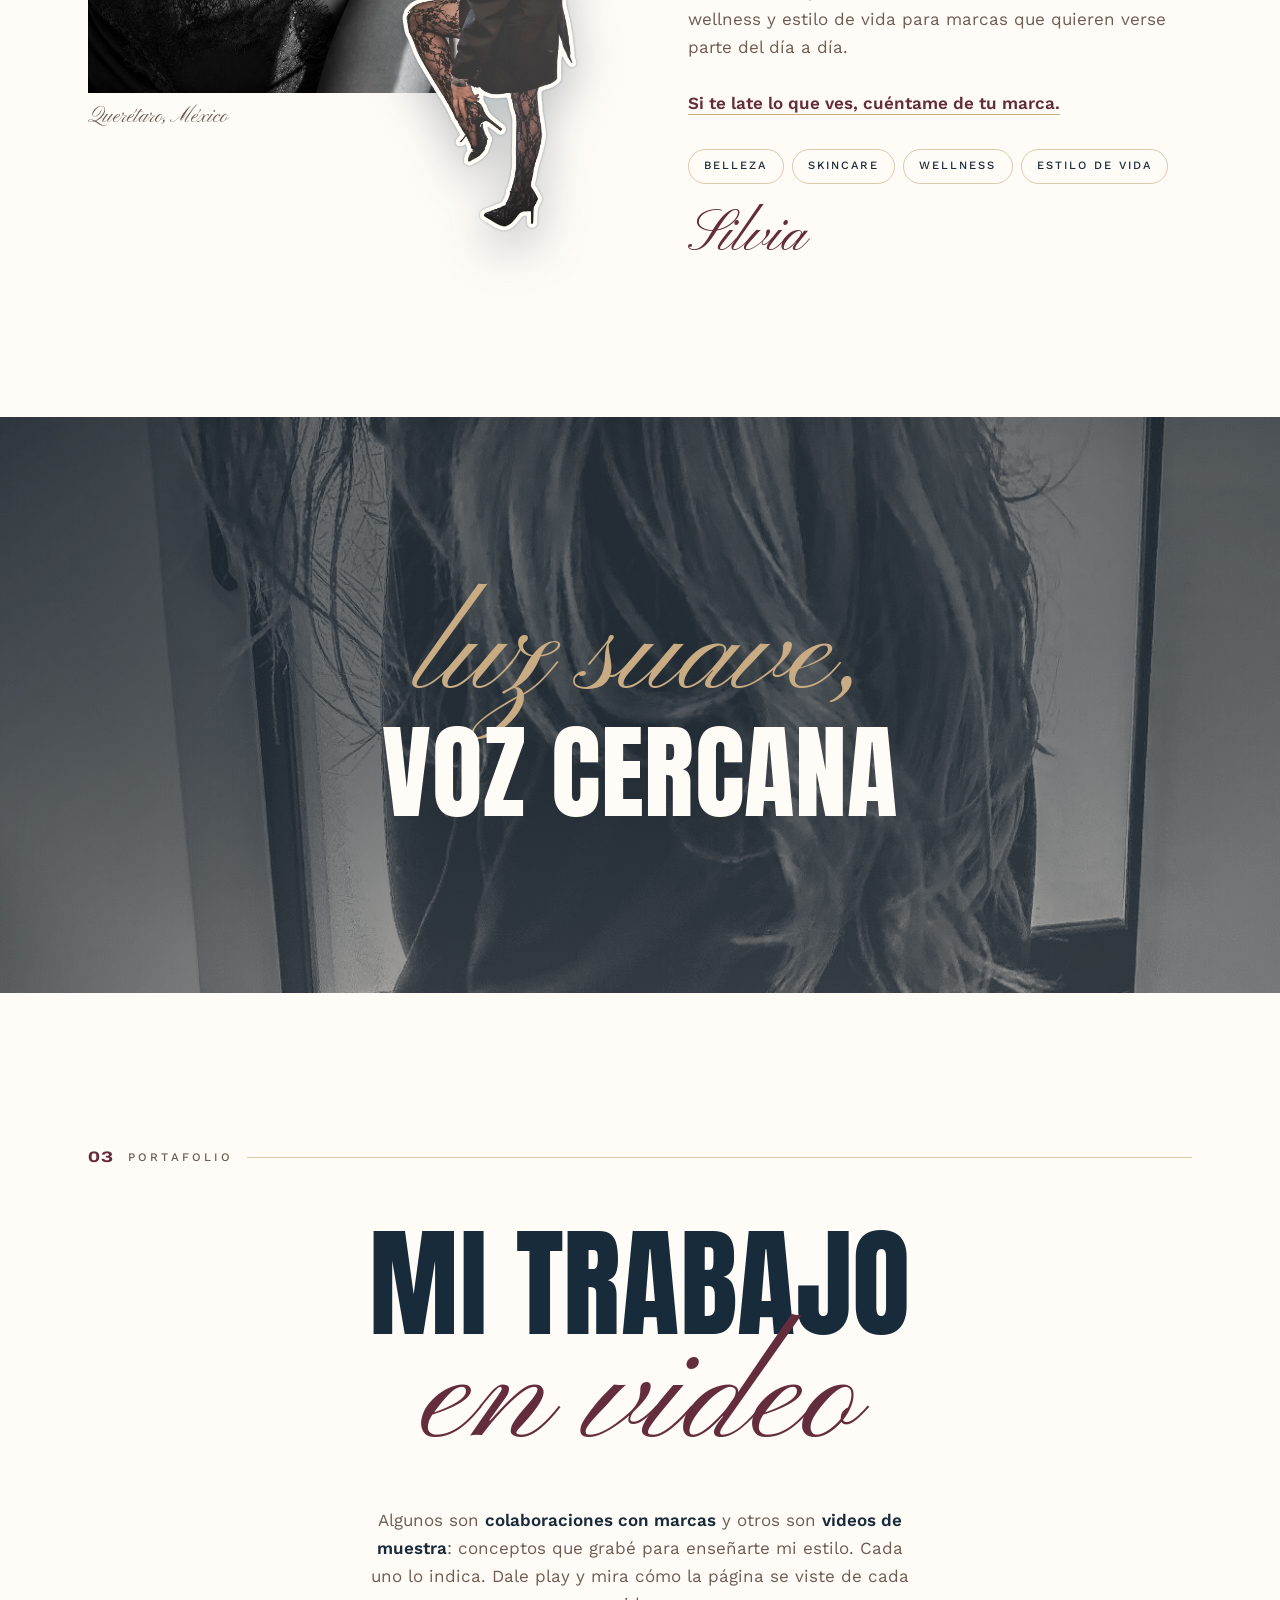
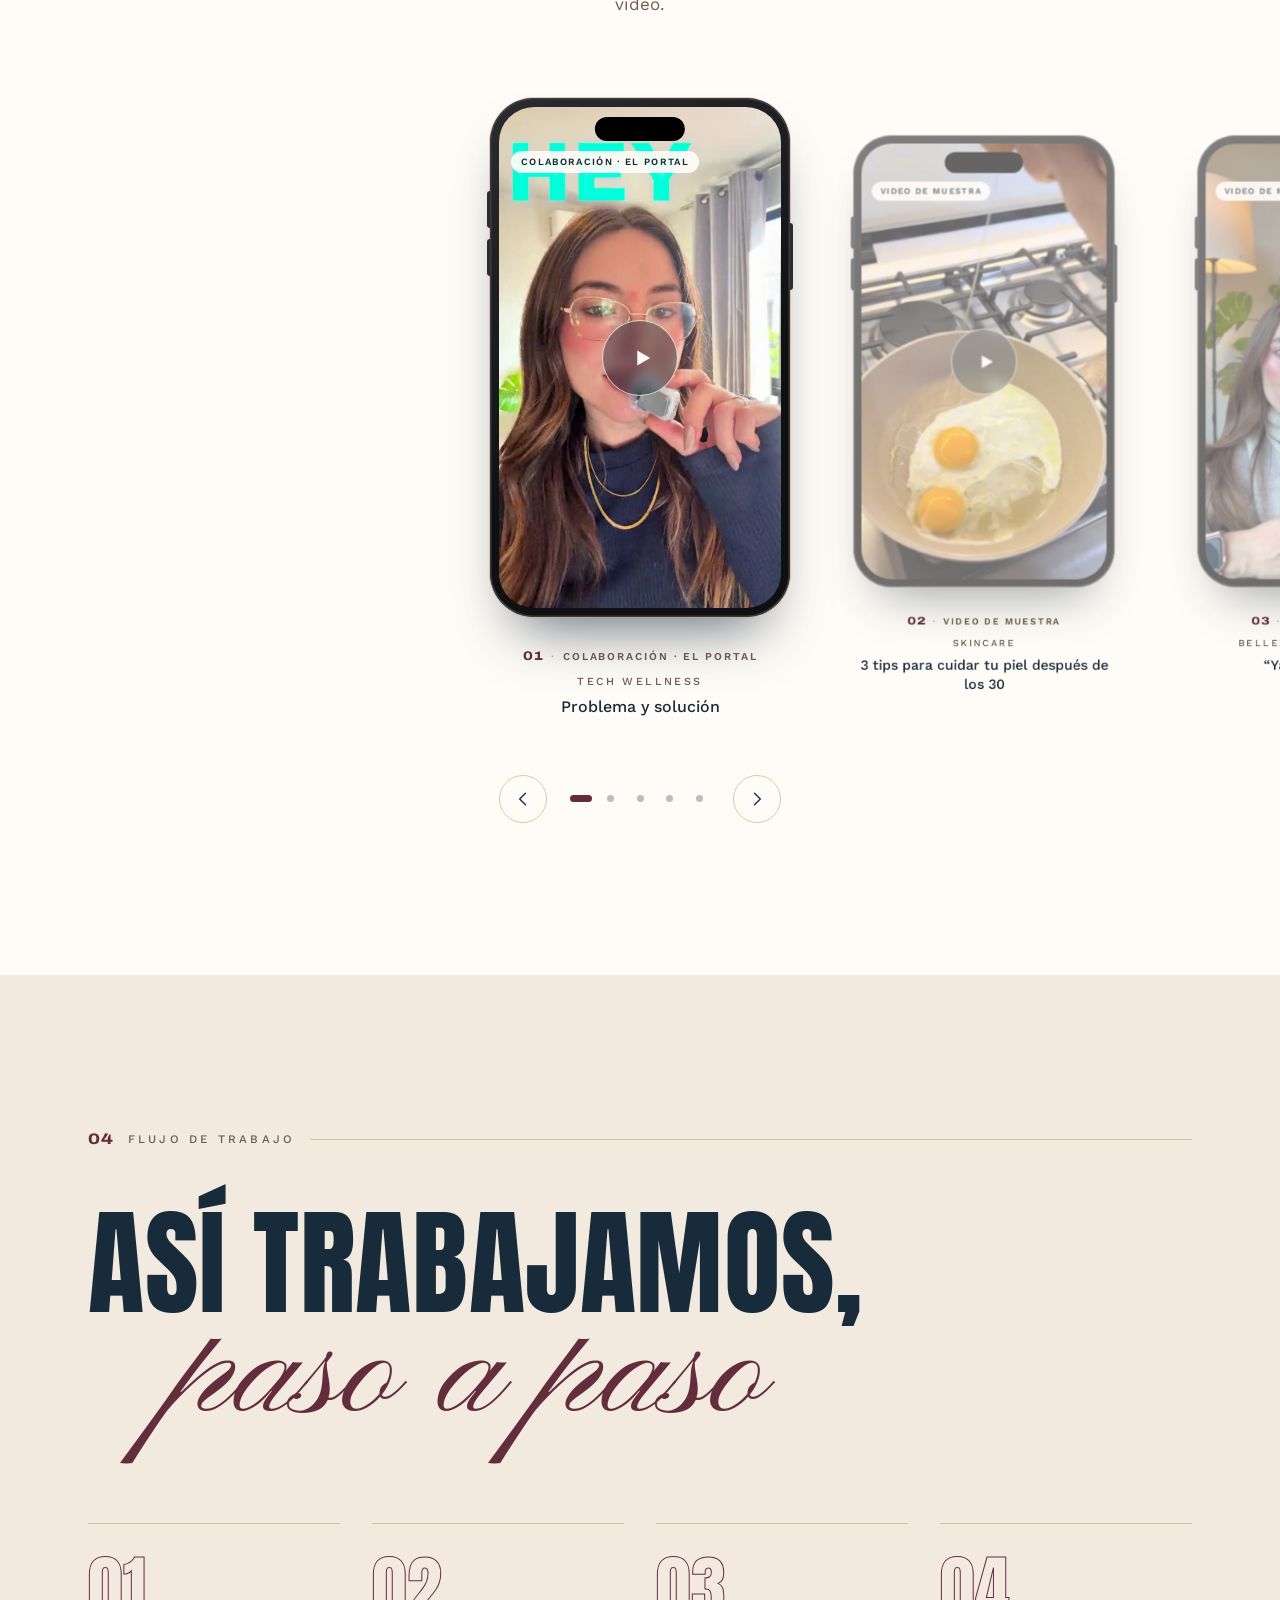
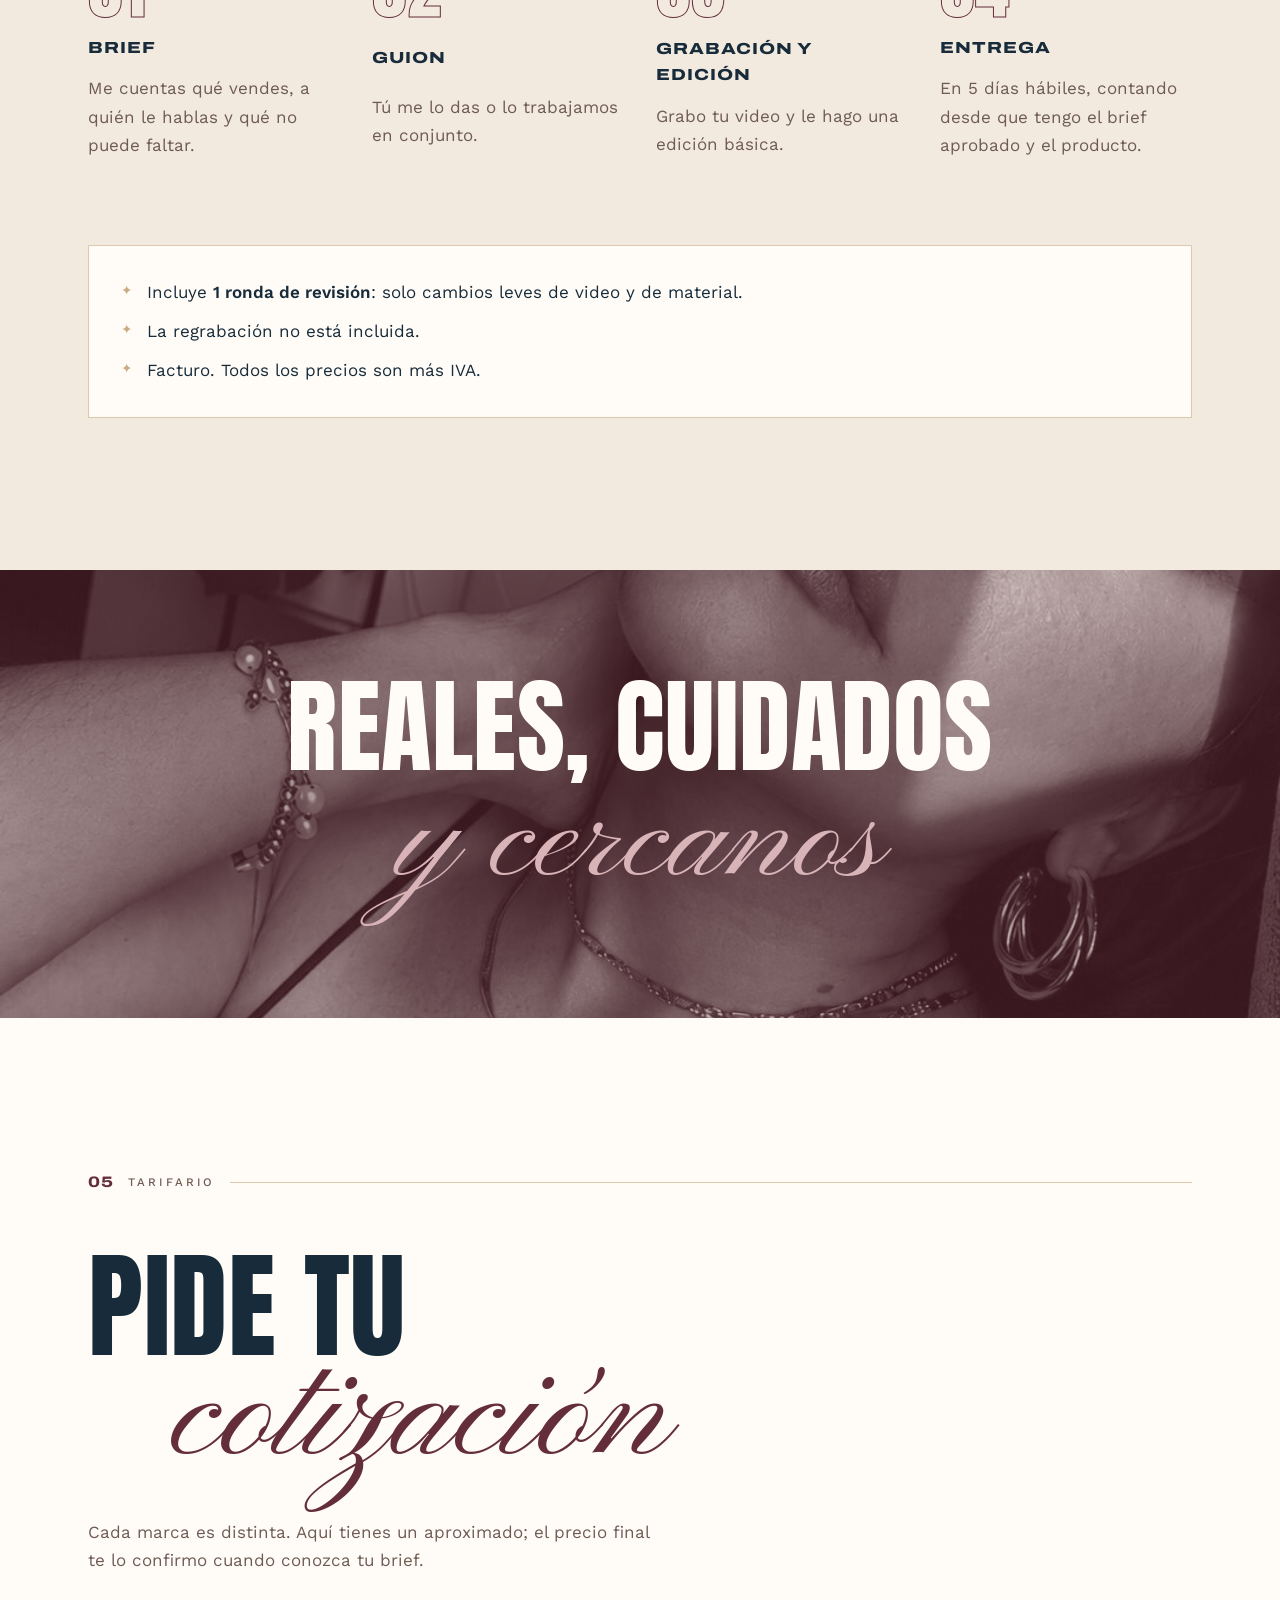
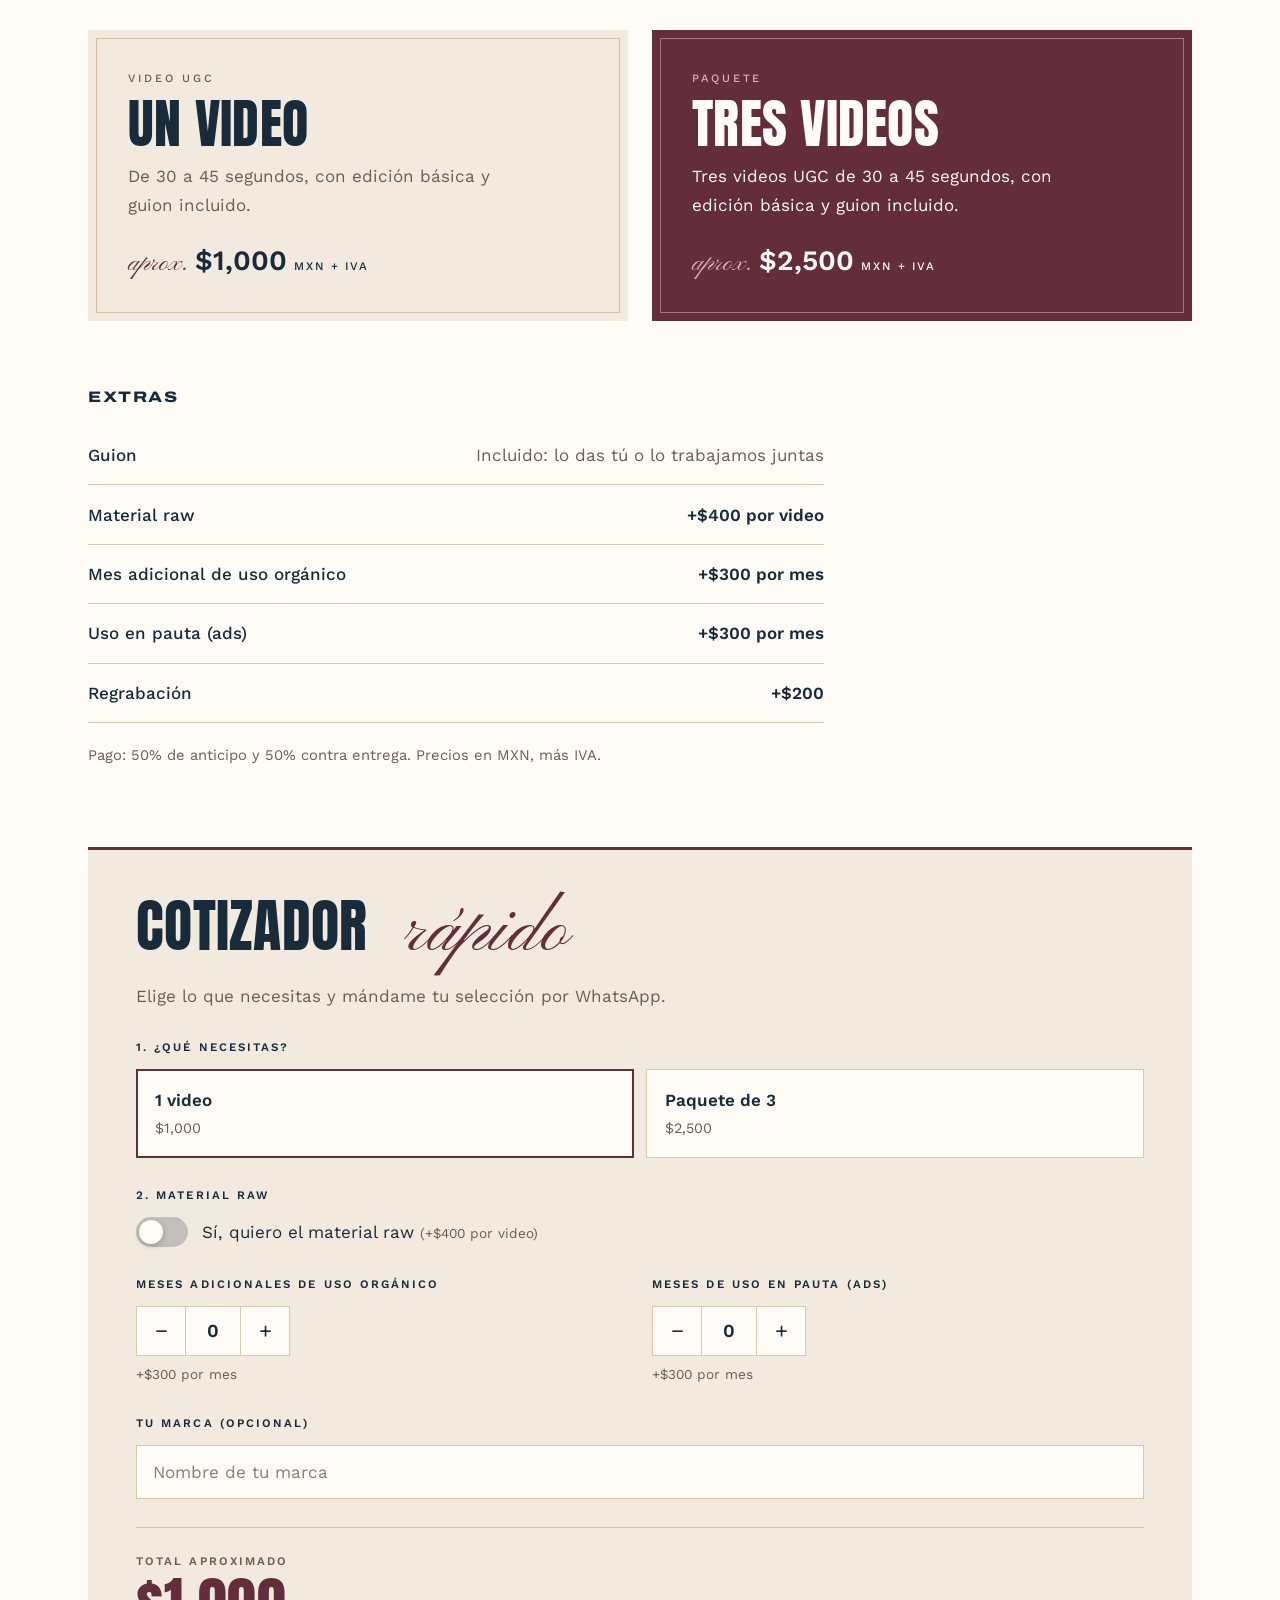
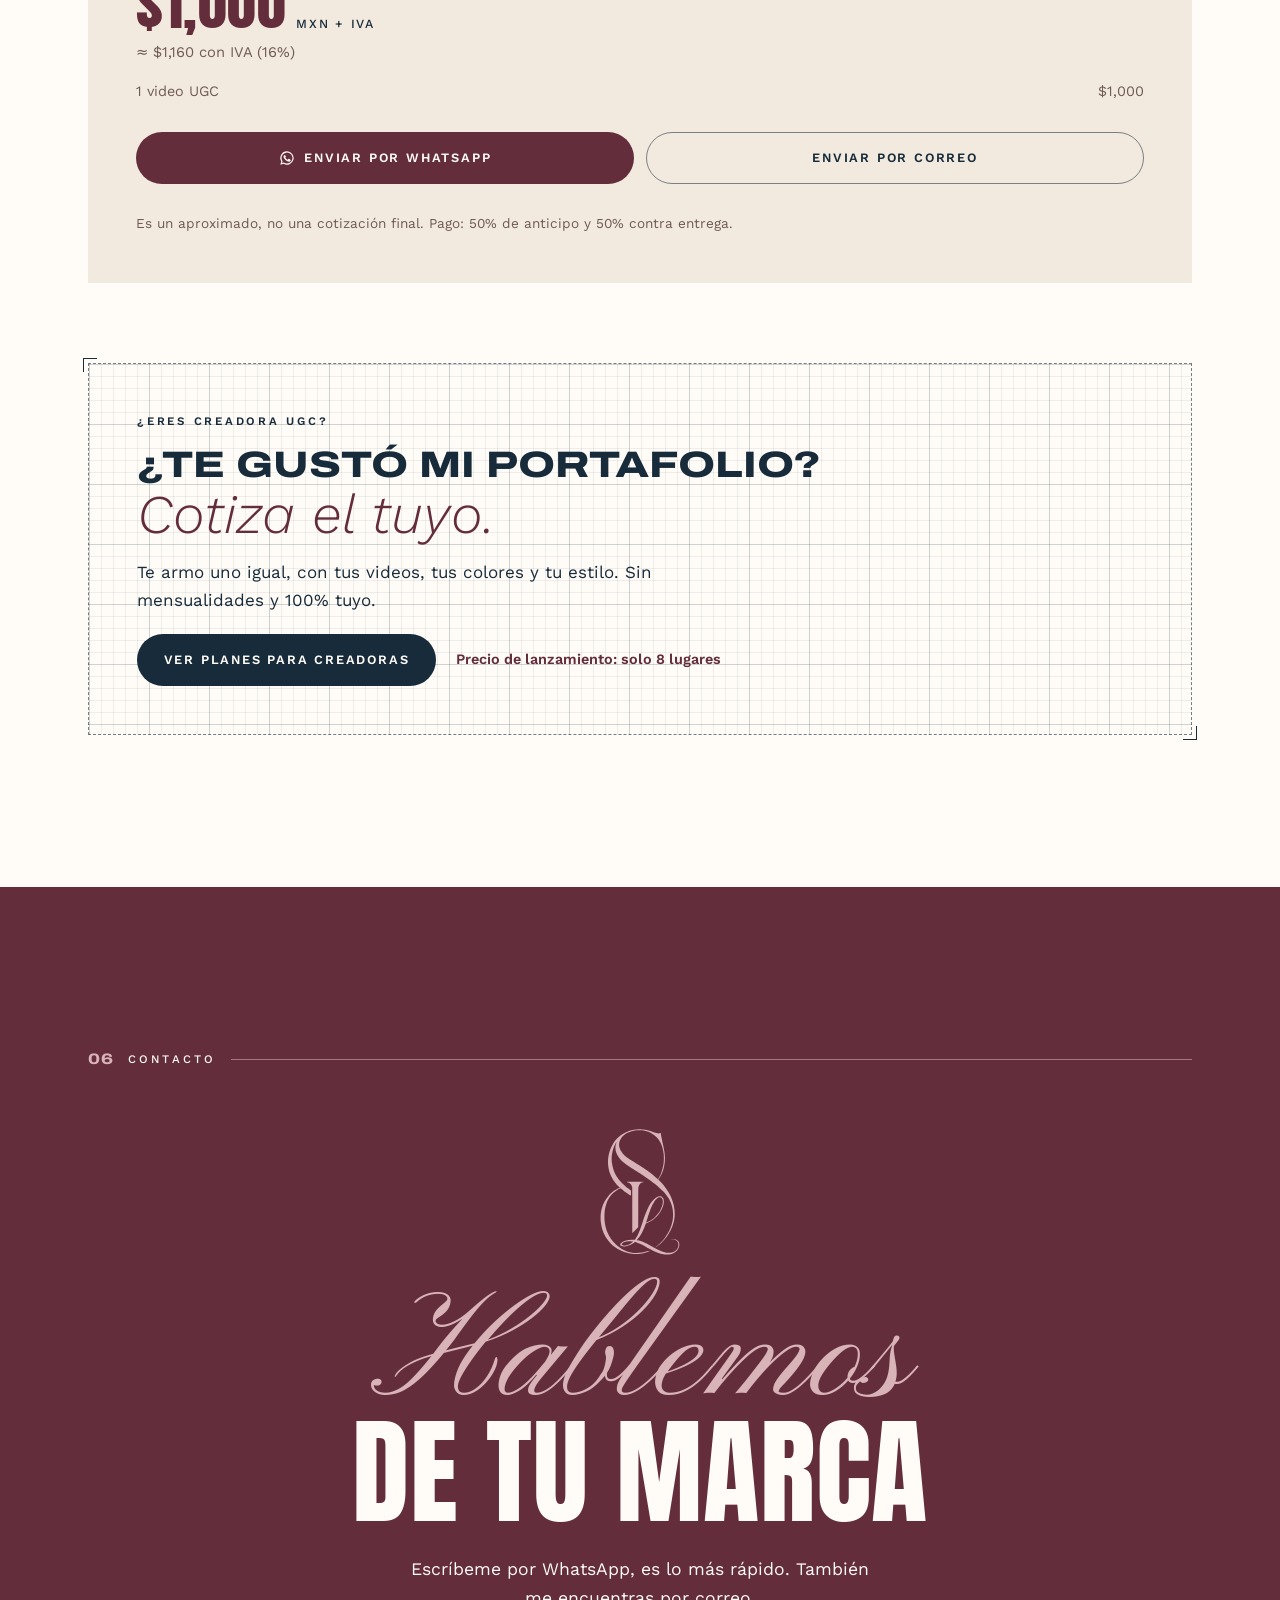
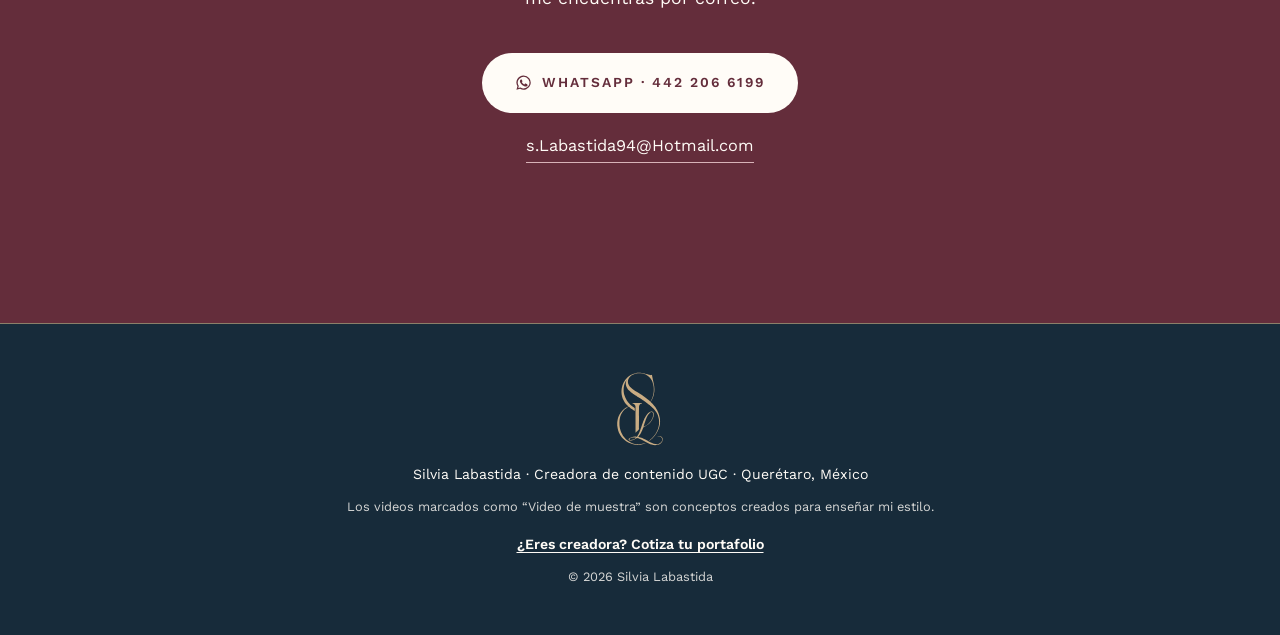
==== commit c3c3d456: "Add files via upload" ====
--- a/index.html
+++ b/index.html
@@ -11,7 +11,8 @@
   <meta property="og:type" content="website">
   <meta property="og:title" content="Silvia Labastida · Creadora de contenido UGC">
   <meta property="og:description" content="Contenido real que conecta. Belleza, skincare, wellness y estilo de vida.">
-  <meta property="og:image" content="og-image.jpg">
+  <meta property="og:image" content="https://silvialabastida.github.io/Portafolio-ugc/og-image.jpg">
+  <meta property="og:url" content="https://silvialabastida.github.io/Portafolio-ugc/">
   <meta property="og:locale" content="es_MX">
 
   <link rel="icon" href="favicon.svg" type="image/svg+xml">
@@ -60,12 +61,19 @@
     <a class="topbar__logo" href="#inicio" aria-label="Inicio" data-i18n-aria="navHome">
       <svg class="mark" aria-hidden="true"><use href="#sl-mark"></use></svg>
     </a>
-    <nav class="topbar__nav" aria-label="Principal" data-i18n-aria="navLabel">
+    <nav class="topbar__nav" aria-label="Principal" data-i18n-aria="navLabel" data-nav="marcas">
       <a href="#sobre-mi" data-i18n="navAbout">Acerca de mí</a>
       <a href="#portafolio" data-i18n="navWork">Portafolio</a>
       <a href="#proceso" data-i18n="navProcess">Proceso</a>
       <a href="#tarifas" data-i18n="navRates">Tarifas</a>
       <a href="#contacto" data-i18n="navContact">Contacto</a>
+    </nav>
+    <nav class="topbar__nav" aria-label="Portafolios para creadoras" data-i18n-aria="crNavLabel" data-nav="creadoras" hidden>
+      <a href="#cr-planes" data-i18n="crPlansLabel">Planes</a>
+      <a href="#cr-proceso" data-i18n="crPrLabel">Proceso</a>
+      <a href="#cr-extras" data-i18n="crExLabel">Extras</a>
+      <a href="#cr-cotizador" data-i18n="crqLabel">Cotizador</a>
+      <button type="button" class="js-tyc" data-i18n="crNavTyc">Términos</button>
     </nav>
     <div class="topbar__actions">
       <button class="lang" type="button" id="lang-toggle" aria-label="Cambiar idioma a inglés">
@@ -78,7 +86,7 @@
     </div>
   </header>
 
-  <main>
+  <main id="marcas">
     <!-- ===================== 01 · HERO ===================== -->
     <section class="hero" id="inicio" aria-labelledby="hero-title">
       <div class="hero__meta wrap" aria-hidden="true">
@@ -370,6 +378,20 @@
           </div>
           <p class="quote__fine" data-i18n="qFine">Es un aproximado, no una cotización final. Pago: 50% de anticipo y 50% contra entrega.</p>
         </form>
+
+        <!-- Puerta al modo creadoras: "¿Te gustó mi portafolio? Cotiza el tuyo" -->
+        <aside class="cr-cta" aria-labelledby="cr-cta-title">
+          <p class="cr-cta__kicker" data-i18n="crCtaKicker">¿Eres creadora UGC?</p>
+          <h3 class="cr-cta__title" id="cr-cta-title">
+            <span class="a" data-i18n="crT1">¿Te gustó mi portafolio?</span>
+            <span class="b" data-i18n="crT2">Cotiza el tuyo.</span>
+          </h3>
+          <p class="cr-cta__text" data-i18n="crCtaText">Te armo uno igual, con tus videos, tus colores y tu estilo. Sin mensualidades y 100% tuyo.</p>
+          <div class="cr-cta__row">
+            <button type="button" class="btn cr-cta__btn js-modo" data-modo="creadoras" data-i18n="crCtaBtn">Ver planes para creadoras</button>
+            <p class="cr-cta__lz" id="cr-cta-lz"></p>
+          </div>
+        </aside>
       </div>
     </section>
 
@@ -394,11 +416,320 @@
     </section>
   </main>
 
+  <!-- =====================================================================
+       MODO CREADORAS · "¿Te gustó mi portafolio? Cotiza el tuyo"
+       Planes, precios, extras y lugares de lanzamiento: script.js → PORTAFOLIOS.
+       Link directo a este modo: tu-pagina/#crea-el-tuyo
+       ===================================================================== -->
+  <main id="creadoras" class="cr" hidden>
+    <!-- Portada -->
+    <section class="cr-hero" id="crea-el-tuyo" aria-labelledby="cr-title">
+      <div class="wrap">
+        <p class="kicker" data-i18n="crKicker">Portafolios para creadoras UGC</p>
+        <h1 class="display cr-hero__title" id="cr-title" tabindex="-1">
+          <span class="t-strong" data-i18n="crT1">¿Te gustó mi portafolio?</span>
+          <span class="t-script" data-i18n="crT2">Cotiza el tuyo.</span>
+        </h1>
+        <p class="cr-hero__lead" data-i18n="crLead">Te armo una página como esta, con tus videos, tus colores y tus tipografías. Se publica en tu cuenta de GitHub, sin mensualidades, y es 100% tuya.</p>
+        <div class="cr-hero__ctas">
+          <a class="btn btn--primary" href="#cr-planes" data-i18n="crCta1">Ver planes</a>
+          <a class="btn btn--ghost" href="#cr-cotizador" data-i18n="crCta2">Cotizar</a>
+        </div>
+        <!-- Contador de lugares de lanzamiento (se arma desde PORTAFOLIOS.lanzamiento) -->
+        <div class="lz" id="cr-lz"></div>
+      </div>
+    </section>
+
+    <!-- 01 · Planes -->
+    <section class="section cr-sec" id="cr-planes" aria-labelledby="cr-plans-title">
+      <div class="wrap">
+        <p class="section-head"><span class="section-head__num">01</span><span data-i18n="crPlansLabel">Planes</span></p>
+        <h2 class="display" id="cr-plans-title">
+          <span class="t-strong" data-i18n="crPlansT1">Elige tu plan</span>
+          <span class="t-script" data-i18n="crPlansT2">y mira su mood</span>
+        </h2>
+        <p class="cr-intro" data-i18n="crPlansIntro">Toca un plan y esta página cambia a su mood. Las tarjetas son una muestra: tu página se arma con tu propio material.</p>
+        <!-- Las tarjetas de planes se crean desde PORTAFOLIOS.planes en script.js -->
+        <div class="plans" id="cr-plans"></div>
+        <p class="cr-note" data-i18n="crPlansAll">Todos los planes incluyen diseño para celular y computadora, botón de WhatsApp y publicación en tu cuenta de GitHub. Precios en MXN, más IVA.</p>
+        <p class="cr-tyc-link"><button type="button" class="link-btn js-tyc" data-i18n="crTycLink">Términos y condiciones</button></p>
+      </div>
+    </section>
+
+    <!-- 02 · Proceso -->
+    <section class="section cr-sec" id="cr-proceso" aria-labelledby="cr-process-title">
+      <div class="wrap">
+        <p class="section-head"><span class="section-head__num">02</span><span data-i18n="crPrLabel">Proceso</span></p>
+        <h2 class="display" id="cr-process-title">
+          <span class="t-strong" data-i18n="crPrT1">Así la armamos,</span>
+          <span class="t-script" data-i18n="crPrT2">paso a paso</span>
+        </h2>
+        <ol class="steps steps--5">
+          <li class="step">
+            <span class="step__num" aria-hidden="true">01</span>
+            <h3 class="step__title" data-i18n="crSt1t">Aparta tu lugar</h3>
+            <p data-i18n="crSt1p">Eliges tu plan en el cotizador, me escribes por WhatsApp y pagas el 50% de anticipo.</p>
+          </li>
+          <li class="step">
+            <span class="step__num" aria-hidden="true">02</span>
+            <h3 class="step__title" data-i18n="crSt2t">Reunión de arranque</h3>
+            <p data-i18n="crSt2p">En una videollamada de 45 minutos definimos tu paleta, tus tipografías, el tono y las secciones.</p>
+          </li>
+          <li class="step">
+            <span class="step__num" aria-hidden="true">03</span>
+            <h3 class="step__title" data-i18n="crSt3t">Me mandas tu material</h3>
+            <p data-i18n="crSt3p">Videos, fotos, textos y logo, todo junto. Desde aquí cuentan los días de entrega.</p>
+          </li>
+          <li class="step">
+            <span class="step__num" aria-hidden="true">04</span>
+            <h3 class="step__title" data-i18n="crSt4t">Revisión</h3>
+            <p data-i18n="crSt4p">Te mando tu página para revisarla. Esencial y Pro incluyen 1 ronda; Firma, 2.</p>
+          </li>
+          <li class="step">
+            <span class="step__num" aria-hidden="true">05</span>
+            <h3 class="step__title" data-i18n="crSt5t">Entrega</h3>
+            <p data-i18n="crSt5p">Pagas el 50% restante, la publico en tu cuenta de GitHub y es 100% tuya.</p>
+          </li>
+        </ol>
+
+        <div class="cr-need">
+          <div>
+            <h3 class="cr-sub" data-i18n="crNeedT">Lo que necesito de ti</h3>
+            <ul class="cr-list">
+              <li data-i18n="crNeed1">Tus videos originales, de hasta 90 segundos cada uno</li>
+              <li data-i18n="crNeed2">De 3 a 5 fotos tuyas</li>
+              <li data-i18n="crNeed3">Tus textos: frase, bio corta, nichos y tarifas (si van)</li>
+              <li data-i18n="crNeed4">Tu paleta con códigos de color (por ejemplo, #642D3B)</li>
+              <li data-i18n="crNeed5">Los nombres de tus tipografías (gratuitas o con licencia para web)</li>
+              <li data-i18n="crNeed6">Tu logo listo en PNG o SVG, si tienes</li>
+              <li data-i18n="crNeed7">Tu WhatsApp y tu correo</li>
+              <li data-i18n="crNeed8">Los textos traducidos, si quieres otro idioma</li>
+            </ul>
+          </div>
+          <div class="cr-box">
+            <h3 class="cr-sub" data-i18n="crLimT">Límites para que tu página quepa en GitHub</h3>
+            <p data-i18n="crLimP1">Cada video: máximo 90 segundos y 15 MB ya comprimido (yo los comprimo).</p>
+            <p data-i18n="crLimP2">Máximo 12 videos por página. La página completa pesa menos de 200 MB.</p>
+            <p data-i18n="crLimP3">GitHub acepta archivos de hasta 25 MB y páginas de hasta 1 GB, así que quedas con margen y tu página carga rápido en celular.</p>
+          </div>
+        </div>
+      </div>
+    </section>
+
+    <!-- 03 · Extras -->
+    <section class="section cr-sec" id="cr-extras" aria-labelledby="cr-extras-title">
+      <div class="wrap">
+        <p class="section-head"><span class="section-head__num">03</span><span data-i18n="crExLabel">Extras</span></p>
+        <h2 class="display" id="cr-extras-title">
+          <span class="t-strong" data-i18n="crExT1">Hazla tuya</span>
+          <span class="t-script" data-i18n="crExT2">con extras</span>
+        </h2>
+        <div class="cr-extras">
+          <div class="cr-box">
+            <h3 class="cr-sub" data-i18n="crExDuring">Durante el proyecto</h3>
+            <dl class="xl" id="cr-x-durante"></dl>
+          </div>
+          <div class="cr-box">
+            <h3 class="cr-sub" data-i18n="crExAfter">Después de entregar</h3>
+            <p class="cr-box__lead" data-i18n="crExAfterP">Entrego tu página publicada en tu cuenta de GitHub y ahí termina mi trabajo: no incluye mantenimiento. Solo hago cambios a páginas que yo hice, y se cobran aparte.</p>
+            <dl class="xl" id="cr-x-despues"></dl>
+          </div>
+        </div>
+      </div>
+    </section>
+
+    <!-- 04 · Cotizador de portafolios -->
+    <section class="section cr-sec" id="cr-cotizador" aria-labelledby="cr-quote-title">
+      <div class="wrap">
+        <p class="section-head"><span class="section-head__num">04</span><span data-i18n="crqLabel">Cotizador</span></p>
+        <form class="quote cr-quote" id="crq" novalidate aria-labelledby="cr-quote-title">
+          <div class="quote__head">
+            <h2 class="quote__title" id="cr-quote-title">
+              <span class="t-strong" data-i18n="crqT1">Cotiza</span>
+              <span class="t-script" data-i18n="crqT2">tu portafolio</span>
+            </h2>
+            <p data-i18n="crqIntro">Arma tu paquete y mándamelo por WhatsApp. Es un aproximado: el precio final te lo confirmo en la reunión de arranque.</p>
+          </div>
+
+          <fieldset class="quote__field">
+            <legend data-i18n="crqL1">1. Elige tu plan</legend>
+            <div class="choice-grid choice-grid--3" id="crq-planes"></div>
+          </fieldset>
+
+          <fieldset class="quote__field quote__field--split">
+            <legend data-i18n="crqL2">2. Extras</legend>
+            <div class="stepper">
+              <label for="crq-videos" class="stepper__label" data-i18n="crqVideos">Videos adicionales</label>
+              <div class="stepper__ctrl">
+                <button type="button" class="stepper__btn" data-step="-1" data-target="crq-videos" aria-label="Quitar un video" data-i18n-aria="crqVideosMinus">−</button>
+                <input type="number" id="crq-videos" min="0" max="8" value="0" inputmode="numeric">
+                <button type="button" class="stepper__btn" data-step="1" data-target="crq-videos" aria-label="Agregar un video" data-i18n-aria="crqVideosPlus">+</button>
+              </div>
+              <small class="stepper__hint" id="crq-videos-hint"></small>
+            </div>
+            <div class="stepper">
+              <label for="crq-idiomas" class="stepper__label" data-i18n="crqIdiomas">Idiomas extra</label>
+              <div class="stepper__ctrl">
+                <button type="button" class="stepper__btn" data-step="-1" data-target="crq-idiomas" aria-label="Quitar un idioma" data-i18n-aria="crqIdiomasMinus">−</button>
+                <input type="number" id="crq-idiomas" min="0" max="2" value="0" inputmode="numeric">
+                <button type="button" class="stepper__btn" data-step="1" data-target="crq-idiomas" aria-label="Agregar un idioma" data-i18n-aria="crqIdiomasPlus">+</button>
+              </div>
+              <small class="stepper__hint" id="crq-idiomas-hint"></small>
+            </div>
+            <div class="stepper">
+              <label for="crq-secciones" class="stepper__label" data-i18n="crqSecciones">Secciones a la medida</label>
+              <div class="stepper__ctrl">
+                <button type="button" class="stepper__btn" data-step="-1" data-target="crq-secciones" aria-label="Quitar una sección" data-i18n-aria="crqSeccionesMinus">−</button>
+                <input type="number" id="crq-secciones" min="0" max="4" value="0" inputmode="numeric">
+                <button type="button" class="stepper__btn" data-step="1" data-target="crq-secciones" aria-label="Agregar una sección" data-i18n-aria="crqSeccionesPlus">+</button>
+              </div>
+              <small class="stepper__hint" id="crq-secciones-hint"></small>
+            </div>
+            <div class="stepper">
+              <label for="crq-stickers" class="stepper__label" data-i18n="crqStickers">Fotos tipo sticker</label>
+              <div class="stepper__ctrl">
+                <button type="button" class="stepper__btn" data-step="-1" data-target="crq-stickers" aria-label="Quitar una foto tipo sticker" data-i18n-aria="crqStickersMinus">−</button>
+                <input type="number" id="crq-stickers" min="0" max="4" value="0" inputmode="numeric">
+                <button type="button" class="stepper__btn" data-step="1" data-target="crq-stickers" aria-label="Agregar una foto tipo sticker" data-i18n-aria="crqStickersPlus">+</button>
+              </div>
+              <small class="stepper__hint" id="crq-stickers-hint"></small>
+            </div>
+            <div class="stepper">
+              <label for="crq-rondas" class="stepper__label" data-i18n="crqRondas">Rondas de revisión extra</label>
+              <div class="stepper__ctrl">
+                <button type="button" class="stepper__btn" data-step="-1" data-target="crq-rondas" aria-label="Quitar una ronda" data-i18n-aria="crqRondasMinus">−</button>
+                <input type="number" id="crq-rondas" min="0" max="4" value="0" inputmode="numeric">
+                <button type="button" class="stepper__btn" data-step="1" data-target="crq-rondas" aria-label="Agregar una ronda" data-i18n-aria="crqRondasPlus">+</button>
+              </div>
+              <small class="stepper__hint" id="crq-rondas-hint"></small>
+            </div>
+          </fieldset>
+
+          <fieldset class="quote__field">
+            <legend data-i18n="crqL3">3. Más opciones</legend>
+            <div class="cr-switches">
+              <label class="switch">
+                <input type="checkbox" id="crq-cotizador">
+                <span class="switch__track" aria-hidden="true"><span class="switch__thumb"></span></span>
+                <span class="switch__label"><span data-i18n="crqCot">Cotizador en mi página</span> <small id="crq-cot-hint"></small></span>
+              </label>
+              <label class="switch">
+                <input type="checkbox" id="crq-dominio">
+                <span class="switch__track" aria-hidden="true"><span class="switch__thumb"></span></span>
+                <span class="switch__label"><span data-i18n="crqDom">Conectar mi dominio propio</span> <small id="crq-dom-hint"></small></span>
+              </label>
+            </div>
+          </fieldset>
+
+          <div class="quote__field">
+            <label for="crq-nombre" class="stepper__label" data-i18n="crqName">Tu nombre o @usuario (opcional)</label>
+            <input type="text" id="crq-nombre" class="text-input" autocomplete="name" placeholder="Ej. @tunombre.ugc" data-i18n-placeholder="crqNamePh">
+          </div>
+
+          <div class="quote__total" aria-live="polite">
+            <p class="quote__total-label" data-i18n="qTotal">Total aproximado</p>
+            <p class="quote__total-amount"><output id="crq-total">—</output> <span data-i18n="mxnTax">MXN + IVA</span></p>
+            <p class="quote__total-iva" id="crq-iva"></p>
+            <ul class="quote__breakdown" id="crq-breakdown"></ul>
+          </div>
+
+          <div class="accept">
+            <input type="checkbox" id="crq-acepto">
+            <label for="crq-acepto" data-i18n="crqAccept">Leí y acepto los términos y condiciones.</label>
+            <button type="button" class="link-btn js-tyc" data-i18n="crqSeeTyc">Ver términos</button>
+          </div>
+          <p class="accept__err" id="crq-err" role="alert" hidden></p>
+
+          <div class="quote__actions">
+            <a class="btn btn--primary btn--wa" id="crq-wa" href="https://wa.me/524422066199" target="_blank" rel="noopener" aria-disabled="true">
+              <svg class="icon" aria-hidden="true" viewBox="0 0 24 24"><use href="#wa-icon"></use></svg>
+              <span data-i18n="qSendWa">Enviar por WhatsApp</span>
+            </a>
+            <a class="btn btn--ghost" id="crq-mail" href="mailto:s.Labastida94@Hotmail.com" aria-disabled="true" data-i18n="qSendMail">Enviar por correo</a>
+          </div>
+          <p class="quote__fine" data-i18n="crqFine">El precio de lanzamiento aplica solo al plan, no a los extras. Pago: 50% de anticipo y 50% antes de publicar. Precios en MXN, más IVA.</p>
+        </form>
+      </div>
+    </section>
+
+    <!-- 05 · Contacto -->
+    <section class="contact cr-contact" aria-labelledby="cr-contact-title">
+      <div class="wrap contact__inner">
+        <p class="section-head section-head--light"><span class="section-head__num">05</span><span data-i18n="ctLabel">Contacto</span></p>
+        <svg class="contact__mark mark" aria-hidden="true"><use href="#sl-mark"></use></svg>
+        <h2 class="display display--center" id="cr-contact-title">
+          <span class="t-script" data-i18n="crCtT1">¿Lista para</span>
+          <span class="t-strong" data-i18n="crCtT2">tu portafolio?</span>
+        </h2>
+        <p class="contact__text" data-i18n="crCtText">Escríbeme por WhatsApp y apartamos tu lugar.</p>
+        <div class="contact__actions">
+          <a class="btn btn--light btn--lg js-wa" href="https://wa.me/524422066199" target="_blank" rel="noopener">
+            <svg class="icon" aria-hidden="true" viewBox="0 0 24 24"><use href="#wa-icon"></use></svg>
+            <span><span data-i18n="ctWa">WhatsApp</span> · <span data-config="whatsappVisible">442 206 6199</span></span>
+          </a>
+          <a class="contact__mail js-mail" href="mailto:s.Labastida94@Hotmail.com" data-config="correo">s.Labastida94@Hotmail.com</a>
+        </div>
+      </div>
+    </section>
+  </main>
+
+  <!-- Términos y condiciones de los portafolios (se abre con los links "Términos") -->
+  <dialog class="tyc" id="terminos" aria-labelledby="tyc-title">
+    <div class="tyc__inner">
+      <button type="button" class="tyc__close" aria-label="Cerrar" data-i18n-aria="tycClose">
+        <svg viewBox="0 0 24 24" aria-hidden="true"><path d="M6 6l12 12M18 6L6 18"/></svg>
+      </button>
+      <p class="kicker" data-i18n="crKicker">Portafolios para creadoras UGC</p>
+      <h2 class="tyc__title" id="tyc-title" data-i18n="tycTitle">Términos y condiciones</h2>
+      <p class="tyc__date" data-i18n="tycDate">Última actualización: octubre de 2026</p>
+
+      <h3 data-i18n="tycH1">1. Qué incluye</h3>
+      <p data-i18n="tycP1">Hago tu página desde cero, con la estructura de mi portafolio, y la personalizo con tu material, tus colores y tus tipografías. Incluye solo lo de tu plan y los extras que pagues; cualquier otra cosa la cotizo antes de hacerla.</p>
+      <h3 data-i18n="tycH2">2. Tu material</h3>
+      <p data-i18n="tycP2">Tú me entregas todo: videos, fotos, textos, logo (listo en PNG o SVG), tu paleta con códigos de color y los nombres de tus tipografías. Yo no grabo, no escribo ni traduzco tus textos y no diseño logos. Esencial: hasta 3 colores y 2 tipografías. Pro: hasta 8 colores y 3 tipografías. Firma: hasta 8 colores y 4 tipografías. Las tipografías deben ser gratuitas (por ejemplo, de Google Fonts) o tener una licencia para web a tu nombre; si no, uso una parecida.</p>
+      <h3 data-i18n="tycH3">3. Derechos y permisos</h3>
+      <p data-i18n="tycP3">Garantizas que tienes permiso para usar todo lo que me mandas, incluidos videos hechos para marcas, música, fotos y tipografías. Si alguien reclama por ese material, la responsabilidad es tuya. Puedo rechazar contenido ilegal u ofensivo.</p>
+      <h3 data-i18n="tycH4">4. Pagos</h3>
+      <p data-i18n="tycP4">Apartas tu lugar con el 50% de anticipo, que no se devuelve después de la reunión de arranque. El 50% restante se paga antes de publicar: la página se publica y se entrega solo cuando está liquidada. Precios en pesos mexicanos, más IVA. Las cotizaciones valen 15 días. El precio de lanzamiento aplica solo al plan, no a los extras, y solo mientras haya lugares.</p>
+      <h3 data-i18n="tycH5">5. Tiempos</h3>
+      <p data-i18n="tycP5">Los días de entrega (5, 7 o 10 días hábiles, según tu plan) cuentan desde que tengo todo tu material, con tu paleta y tus tipografías definidas. Si en 30 días no recibo tu material, el proyecto se pausa y se reagenda según mi disponibilidad. Si pasan 60 días sin respuesta, el proyecto se da por terminado.</p>
+      <h3 data-i18n="tycH6">6. Revisiones</h3>
+      <p data-i18n="tycP6">Una ronda es una sola lista de cambios que me mandas junta. Esencial y Pro incluyen 1 ronda; Firma, 2. Cada ronda extra cuesta <span data-pf="extras.ronda">$300</span>, con un máximo de 5 rondas en total. Si no respondes a una revisión en 10 días hábiles, esa versión se da por aprobada. Cambiar la paleta o las tipografías después de aprobarlas se cobra como rediseño.</p>
+      <h3 data-i18n="tycH7">7. Límites técnicos</h3>
+      <p data-i18n="tycP7">Cada video dura máximo 90 segundos y pesa máximo 15 MB ya comprimido (yo los comprimo). Máximo 12 videos por página, y la página completa pesa menos de 200 MB. Así cumple los límites de GitHub (archivos de hasta 25 MB y páginas de hasta 1 GB) y carga rápido en celular.</p>
+      <h3 data-i18n="tycH8">8. Tu cuenta de GitHub</h3>
+      <p data-i18n="tycP8">Abres tu cuenta de GitHub con tu correo y tu celular, y me agregas como colaboradora durante el proyecto; al entregar, me salgo. Tú cuidas tu contraseña y tu verificación en dos pasos. Tu página se publica gratis en GitHub Pages: no hay mensualidades, pero tampoco puede usarse para cobrar pagos en línea.</p>
+      <h3 data-i18n="tycH9">9. Entrega y cambios después</h3>
+      <p data-i18n="tycP9">Entrego tu página publicada en tu cuenta de GitHub y ahí termina mi trabajo: no incluye mantenimiento. Durante 15 días después de la entrega corrijo sin costo los errores de funcionamiento que sean míos; los cambios de contenido no entran. Después, cada cambio se cobra: cambiar un video, <span data-pf="despues.cambiarVideo">$400</span>; agregar un video, <span data-pf="despues.agregarVideo">$700</span>; cambiar textos, precios o fotos, <span data-pf="despues.textos">$300</span> por ronda.</p>
+      <h3 data-i18n="tycH10">10. Solo trabajo lo mío</h3>
+      <p data-i18n="tycP10">No modifico ni arreglo páginas hechas por otra persona: solo hago cambios a páginas que yo hice. Si tú u otra persona modifican el código de tu página y algo deja de funcionar, puedo cotizar el arreglo aparte o no hacerlo.</p>
+      <h3 data-i18n="tycH11">11. Propiedad y crédito</h3>
+      <p data-i18n="tycP11">Al liquidar, tu página y tu contenido son tuyos. La estructura base y el código son míos, y puedo reutilizarlos con otras creadoras. Puedo mostrar tu página en mi portafolio y poner «Página hecha por <span data-config="nombreCompleto">Silvia Labastida</span>» en el pie; con precio de lanzamiento, esto es condición.</p>
+      <h3 data-i18n="tycH12">12. Responsabilidad</h3>
+      <p data-i18n="tycP12">GitHub es un servicio externo y gratuito: no respondo por sus caídas, cambios en sus reglas ni límites de tráfico. No garantizo resultados como marcas, ventas, seguidores o posición en Google. Mi responsabilidad máxima es el monto que me pagaste.</p>
+      <h3 data-i18n="tycH13">13. Aceptación</h3>
+      <p data-i18n="tycP13">Al marcar «Leí y acepto» en el cotizador y al pagar el anticipo, aceptas estos términos. Si hay diferencias entre el español y otro idioma, vale la versión en español.</p>
+      <p class="tyc__note" data-i18n="tycNote">¿Dudas? Escríbeme antes de apartar tu lugar.</p>
+    </div>
+  </dialog>
+
+  <!-- Botón para volver del modo creadoras, cortinilla del cambio de modo y avisos para lectores de pantalla -->
+  <button type="button" class="back-pill js-modo" data-modo="marcas" id="back-pill" hidden>
+    <svg viewBox="0 0 24 24" aria-hidden="true"><path d="M15 5l-7 7 7 7"/></svg>
+    <span data-i18n="crBack">Volver a mi portafolio</span>
+  </button>
+  <div class="mode-wipe" aria-hidden="true"></div>
+  <p class="visually-hidden" id="site-status" aria-live="polite"></p>
+
   <footer class="footer">
     <div class="wrap footer__inner">
       <svg class="footer__mark mark" aria-hidden="true"><use href="#sl-mark"></use></svg>
       <p class="footer__name"><span data-config="nombreCompleto">Silvia Labastida</span> · <span data-i18n="ftRole">Creadora de contenido UGC</span> · <span data-config="ciudad">Querétaro, México</span></p>
       <p class="footer__note" data-i18n="ftNote">Los videos marcados como “Video de muestra” son conceptos creados para enseñar mi estilo.</p>
+      <p class="footer__cr">
+        <button type="button" class="link-btn js-modo" data-modo="creadoras" data-nav="marcas" data-i18n="ftCr">¿Eres creadora? Cotiza tu portafolio</button>
+        <button type="button" class="link-btn js-modo" data-modo="marcas" data-nav="creadoras" data-i18n="crBack" hidden>Volver a mi portafolio</button>
+      </p>
       <p class="footer__copy">© <span id="year">2026</span> <span data-config="nombreCompleto">Silvia Labastida</span></p>
     </div>
   </footer>
--- a/styles.css
+++ b/styles.css
@@ -667,4 +667,246 @@
   *, *::before, *::after { animation: none !important; transition-duration: .01ms !important; }
   .carousel__track { scroll-behavior: auto; }
   .js .reveal { opacity: 1; transform: none; }
-}
+  .lz__strike path { stroke-dashoffset: 0 !important; }
+}
+
+/* =====================================================================
+   13. MODO CREADORAS · "¿Te gustó mi portafolio? Cotiza el tuyo"
+   El mood de la página lo pone el plan elegido (script.js → PORTAFOLIOS.moods):
+   plano (Esencial), creadora (Pro) y estudio (Firma).
+   ===================================================================== */
+[hidden] { display: none !important; }
+
+/* Cuadrícula de fondo para los moods plano y estudio */
+:root[data-patron="plano"] { --grid-fine: rgba(23, 43, 58, .07); --grid-bold: rgba(23, 43, 58, .14); --grid-s: 12px; --grid-b: 60px; }
+:root[data-patron="estudio"] { --grid-fine: rgba(201, 172, 131, .045); --grid-bold: rgba(201, 172, 131, .1); --grid-s: 24px; --grid-b: 120px; }
+:root[data-patron] body {
+  background-image:
+    linear-gradient(var(--grid-bold) 1px, transparent 1px),
+    linear-gradient(90deg, var(--grid-bold) 1px, transparent 1px),
+    linear-gradient(var(--grid-fine) 1px, transparent 1px),
+    linear-gradient(90deg, var(--grid-fine) 1px, transparent 1px);
+  background-size: var(--grid-b) var(--grid-b), var(--grid-b) var(--grid-b), var(--grid-s) var(--grid-s), var(--grid-s) var(--grid-s);
+}
+
+.link-btn {
+  padding: 0; border: 0; background: none; color: inherit; font: inherit; font-weight: 600;
+  text-decoration: underline; text-decoration-thickness: 1px; text-underline-offset: 3px; cursor: pointer;
+}
+.topbar__nav button {
+  border: 0; background: none; color: var(--ink); cursor: pointer;
+  font-size: .74rem; font-weight: 500; letter-spacing: .2em; text-transform: uppercase; padding-block: .4rem;
+  background-image: linear-gradient(var(--accent), var(--accent)); background-position: left bottom; background-size: 0 1px; background-repeat: no-repeat;
+  transition: background-size .4s var(--ease);
+}
+.topbar__nav button:hover { background-size: 100% 1px; }
+
+/* Puerta en el tarifario de marcas: un pedacito de "plano" */
+.cr-cta {
+  position: relative; display: grid; gap: 1rem;
+  margin-top: clamp(3rem, 8vw, 5rem); padding: clamp(1.75rem, 5vw, 3rem);
+  color: #172B3A; background-color: #FFFCF7;
+  background-image:
+    linear-gradient(rgba(23, 43, 58, .14) 1px, transparent 1px), linear-gradient(90deg, rgba(23, 43, 58, .14) 1px, transparent 1px),
+    linear-gradient(rgba(23, 43, 58, .07) 1px, transparent 1px), linear-gradient(90deg, rgba(23, 43, 58, .07) 1px, transparent 1px);
+  background-size: 60px 60px, 60px 60px, 12px 12px, 12px 12px;
+  border: 1.5px dashed rgba(23, 43, 58, .6);
+}
+.cr-cta::before, .cr-cta::after { content: ""; position: absolute; width: 14px; height: 14px; border: 1.5px solid #172B3A; }
+.cr-cta::before { left: -6px; top: -6px; border-right: 0; border-bottom: 0; }
+.cr-cta::after { right: -6px; bottom: -6px; border-left: 0; border-top: 0; }
+.cr-cta__kicker { font-size: .72rem; font-weight: 600; letter-spacing: .24em; text-transform: uppercase; }
+.cr-cta__title { font-weight: 400; line-height: 1; text-wrap: balance; }
+.cr-cta__title .a { display: block; font-family: var(--f-archivo); font-weight: 800; font-size: clamp(1.35rem, 5.5vw, 2.3rem); text-transform: uppercase; }
+.cr-cta__title .b { display: block; margin-top: .25rem; font-family: var(--f-work); font-style: italic; font-weight: 300; font-size: clamp(2rem, 8vw, 3.4rem); color: #642D3B; }
+.cr-cta__text { max-width: 34rem; }
+.cr-cta__row { display: flex; flex-wrap: wrap; align-items: center; gap: .75rem 1.25rem; margin-top: .25rem; }
+.cr-cta__btn { background: #172B3A; color: #FFFCF7; }
+.cr-cta__btn:focus-visible { outline-color: #172B3A; }
+.cr-cta__lz { font-size: .9rem; font-weight: 600; color: #642D3B; }
+
+/* Estructura del modo */
+.cr { padding-bottom: 5rem; }
+.cr-hero { padding-block: clamp(2.5rem, 9vw, 5.5rem) clamp(1.5rem, 5vw, 3rem); }
+.cr-hero__title { margin-top: 1.25rem; font-size: clamp(2.6rem, 11.5vw, 6.75rem); outline: none; }
+.cr-hero__lead { max-width: 38rem; margin-top: 1.75rem; font-size: clamp(1.1rem, 4.2vw, 1.4rem); font-weight: 300; line-height: 1.5; }
+.cr-hero__ctas { display: flex; flex-wrap: wrap; gap: .75rem; margin-top: 2rem; }
+.cr-sec { padding-block: clamp(3.5rem, 10vw, 7rem); }
+.cr-intro { max-width: 38rem; margin-top: 1.5rem; color: var(--ink-soft); }
+.cr-note { max-width: 46rem; margin-top: 1.25rem; font-size: .92rem; color: var(--ink-soft); }
+.cr-tyc-link { margin-top: .6rem; font-size: .95rem; }
+.cr-sub { margin-bottom: .9rem; font-family: var(--f-archivo); font-weight: 800; font-size: .9rem; letter-spacing: .08em; text-transform: uppercase; }
+.cr-box { min-width: 0; padding: clamp(1.25rem, 4vw, 1.9rem); background: var(--surface); border: 1px solid var(--line); }
+.cr-box p + p { margin-top: .6rem; }
+.cr-box__lead { margin-bottom: .5rem; font-size: .95rem; color: var(--ink-soft); }
+.cr-list { list-style: none; margin: 0; padding: 0; display: grid; gap: .6rem; }
+.cr-list li { position: relative; padding-left: 1.5rem; }
+.cr-list li::before { content: "✦"; position: absolute; left: 0; top: .2em; font-size: .78rem; color: var(--accent); }
+.cr-need { display: grid; gap: 1.75rem; margin-top: clamp(2.5rem, 7vw, 4rem); }
+.cr-extras { display: grid; gap: 1.25rem; margin-top: clamp(2rem, 6vw, 3rem); }
+@media (min-width: 900px) {
+  .cr-need { grid-template-columns: 1.15fr 1fr; align-items: start; }
+  .cr-extras { grid-template-columns: 1fr 1fr; align-items: start; }
+}
+.xl { margin: 0; }
+.xl div { display: flex; justify-content: space-between; align-items: baseline; gap: 1rem; padding: .8rem 0; border-bottom: 1px solid var(--line); }
+.xl div:last-child { border-bottom: 0; padding-bottom: 0; }
+.xl dt { min-width: 0; font-weight: 500; }
+.xl dt small { display: block; margin-top: .15rem; font-size: .84rem; font-weight: 400; color: var(--ink-soft); }
+.xl dd { flex: none; margin: 0; font-weight: 600; text-align: right; }
+.steps.steps--5 { grid-template-columns: 1fr; }
+@media (min-width: 1100px) { .steps.steps--5 { grid-template-columns: repeat(5, 1fr); column-gap: 1.5rem; } }
+
+/* Contador de lugares de lanzamiento */
+.lz {
+  display: flex; flex-wrap: wrap; align-items: center; gap: .9rem 1.4rem; max-width: 40rem;
+  margin-top: 2.25rem; padding: 1rem 1.25rem;
+  border: 1px solid var(--line); background: color-mix(in srgb, var(--surface) 78%, transparent);
+}
+.lz:empty { display: none; }
+.lz__num { display: flex; align-items: baseline; gap: .55rem; font-family: var(--f-anton); font-size: 2.9rem; line-height: 1; color: var(--highlight); }
+.lz__total { position: relative; color: var(--ink-soft); }
+.lz__strike { position: absolute; left: -35%; top: -6%; width: 170%; height: 112%; overflow: visible; pointer-events: none; }
+.lz__strike path { fill: none; stroke: var(--highlight); stroke-width: 5; stroke-linecap: round; stroke-dasharray: 80; stroke-dashoffset: 80; animation: lz-draw .7s .35s var(--ease) forwards; }
+@keyframes lz-draw { to { stroke-dashoffset: 0; } }
+.lz__body { flex: 1 1 14rem; display: grid; gap: .5rem; min-width: 0; }
+.lz__label { font-size: .7rem; font-weight: 600; letter-spacing: .2em; text-transform: uppercase; color: var(--ink-soft); }
+.lz__text { font-size: .98rem; font-weight: 500; }
+.lz__dots { display: flex; flex-wrap: wrap; gap: 7px; }
+.lz__dot { position: relative; width: 14px; height: 14px; border-radius: 50%; background: var(--highlight); }
+.lz__dot.is-taken { background: transparent; box-shadow: inset 0 0 0 1.5px var(--ink-soft); }
+.lz__dot.is-taken::after { content: ""; position: absolute; left: -3px; right: -3px; top: calc(50% - .75px); height: 1.5px; background: var(--ink-soft); transform: rotate(-45deg); }
+.lz--off .lz__num { color: var(--ink-soft); }
+
+/* Tarjetas de planes: cada una lleva su propio mood */
+.plans {
+  display: flex; gap: 1rem; margin: 2rem calc(var(--gutter) * -1) 0; padding: .75rem var(--gutter) 1.5rem;
+  overflow-x: auto; scroll-snap-type: x mandatory; scroll-padding-inline: var(--gutter); overscroll-behavior-x: contain; scrollbar-width: none;
+}
+.plans::-webkit-scrollbar { display: none; }
+.plan {
+  --p-bg: #FFFCF7; --p-ink: #172B3A; --p-soft: #3D4F5D; --p-accent: #172B3A; --p-hi: #642D3B; --p-line: rgba(23, 43, 58, .35);
+  position: relative; flex: 0 0 min(86vw, 350px); scroll-snap-align: center;
+  display: flex; flex-direction: column; gap: 1rem; padding: 1.4rem 1.3rem 1.3rem; border-radius: 22px;
+  color: var(--p-ink); background-color: var(--p-bg);
+  box-shadow: 0 0 0 1px var(--p-line), 0 24px 44px -30px rgba(14, 27, 38, .6);
+  transition: transform .4s var(--ease), box-shadow .4s var(--ease);
+}
+.plan--plano {
+  background-image:
+    linear-gradient(rgba(23, 43, 58, .13) 1px, transparent 1px), linear-gradient(90deg, rgba(23, 43, 58, .13) 1px, transparent 1px),
+    linear-gradient(rgba(23, 43, 58, .06) 1px, transparent 1px), linear-gradient(90deg, rgba(23, 43, 58, .06) 1px, transparent 1px);
+  background-size: 60px 60px, 60px 60px, 12px 12px, 12px 12px;
+}
+.plan--creadora { --p-bg: #D8B3B8; --p-ink: #3A1820; --p-soft: #4F2A33; --p-accent: #642D3B; --p-hi: #642D3B; --p-line: rgba(100, 45, 59, .45); }
+.plan--estudio {
+  --p-bg: #0E1B26; --p-ink: #FFFCF7; --p-soft: #E2D6CC; --p-accent: #C9AC83; --p-hi: #C9AC83; --p-line: rgba(201, 172, 131, .55);
+  background-image: linear-gradient(rgba(201, 172, 131, .07) 1px, transparent 1px), linear-gradient(90deg, rgba(201, 172, 131, .07) 1px, transparent 1px);
+  background-size: 24px 24px;
+}
+.plan.is-selected {
+  transform: translateY(-6px);
+  box-shadow: 0 0 0 3px var(--p-accent), 0 0 0 8px color-mix(in srgb, var(--p-accent) 22%, transparent), 0 30px 54px -30px rgba(14, 27, 38, .7);
+}
+@media (min-width: 960px) {
+  .plans { display: grid; grid-template-columns: repeat(3, 1fr); gap: 1.5rem; margin-inline: 0; padding-inline: 0; overflow: visible; }
+}
+.plan__head { display: flex; align-items: baseline; justify-content: space-between; gap: .75rem; }
+.plan__name { font-family: var(--f-archivo); font-weight: 800; font-size: 1.45rem; line-height: 1; text-transform: uppercase; }
+.plan__videos { white-space: nowrap; font-size: .7rem; font-weight: 600; letter-spacing: .16em; text-transform: uppercase; color: var(--p-soft); }
+.plan__mood { margin-top: -.5rem; font-size: .7rem; font-weight: 600; letter-spacing: .2em; text-transform: uppercase; color: var(--p-hi); }
+.tpl { display: grid; gap: .55rem; }
+.tpl__name { font-family: var(--f-archivo); font-weight: 800; font-size: 1rem; line-height: 1; text-transform: uppercase; }
+.tpl__line { margin-top: -.25rem; font-style: italic; font-weight: 300; font-size: .8rem; }
+.tpl__row { display: grid; grid-template-columns: 32% 1fr; gap: .65rem; align-items: start; }
+.tpl__photo { position: relative; aspect-ratio: 4 / 5; display: grid; place-items: center; font-family: var(--f-archivo); font-weight: 700; font-size: .5rem; letter-spacing: .12em; text-transform: uppercase; }
+.tpl__photo i { position: absolute; right: 4px; bottom: 3px; font-style: normal; font-family: var(--f-work); font-weight: 500; font-size: .5rem; color: var(--p-soft); }
+.tpl__bars { display: grid; gap: 6px; padding-top: .15rem; }
+.tpl__bars span { font-family: var(--f-archivo); font-weight: 700; font-size: .5rem; letter-spacing: .12em; text-transform: uppercase; }
+.tpl__bars i { height: 5px; border-radius: 3px; background: var(--p-line); }
+.tpl__bars i:last-child { width: 60%; }
+.tpl__phones { display: grid; grid-template-columns: repeat(var(--cols, 4), 1fr); gap: 5px; }
+.tpl__phones b { aspect-ratio: 9 / 16; display: grid; place-items: center; border-radius: 6px; font-family: var(--f-archivo); font-weight: 800; font-size: .6rem; }
+.plan--plano .tpl__photo, .plan--plano .tpl__phones b { border: 1.2px dashed #172B3A; background: rgba(255, 252, 247, .85); }
+.plan--creadora .tpl__name { color: #642D3B; }
+.plan--creadora .tpl__photo, .plan--creadora .tpl__phones b { background: #F2E9DF; color: #642D3B; border-radius: 10px; box-shadow: 0 6px 12px -8px rgba(58, 24, 32, .5); }
+.plan--creadora .tpl__phones b { border-radius: 7px; }
+.plan--estudio .tpl__photo, .plan--estudio .tpl__phones b { border: 1px solid rgba(201, 172, 131, .8); background: rgba(201, 172, 131, .06); color: #C9AC83; }
+.plan__feats { list-style: none; margin: 0; padding: 0; display: grid; gap: .5rem; font-size: .92rem; line-height: 1.35; }
+.plan__feats li { display: flex; gap: .55rem; }
+.plan__feats li::before { content: "✦"; flex: none; margin-top: .3em; font-size: .7rem; color: var(--p-hi); }
+.plan__feats li.is-no { color: var(--p-soft); }
+.plan__feats li.is-no::before { content: "—"; margin-top: 0; font-size: .85rem; }
+.plan__price { margin-top: auto; padding-top: 1rem; border-top: 1px solid var(--p-line); display: flex; flex-wrap: wrap; align-items: baseline; gap: .25rem .6rem; }
+.plan__regular { font-size: 1.05rem; font-weight: 500; color: var(--p-soft); text-decoration: line-through; text-decoration-thickness: 2px; text-decoration-color: var(--p-hi); }
+.plan__now { font-family: var(--f-anton); font-size: 2.4rem; line-height: 1; }
+.plan__tax { font-size: .68rem; font-weight: 500; letter-spacing: .14em; text-transform: uppercase; }
+.plan__launch { width: 100%; font-size: .8rem; font-weight: 600; color: var(--p-hi); }
+.plan__btn {
+  min-height: 48px; padding: 0 1rem; border-radius: 999px; border: 1px solid var(--p-ink); background: transparent; color: var(--p-ink);
+  font-size: .78rem; font-weight: 600; letter-spacing: .12em; text-transform: uppercase;
+  transition: background-color .3s, color .3s, border-color .3s;
+}
+.plan__btn:hover { background: color-mix(in srgb, var(--p-accent) 14%, transparent); }
+.plan.is-selected .plan__btn { background: var(--p-accent); border-color: var(--p-accent); color: var(--p-bg); }
+.plan__btn:focus-visible { outline: 2px solid var(--p-accent); outline-offset: 3px; }
+
+/* Cotizador de portafolios */
+.choice-grid--3 { grid-template-columns: repeat(3, 1fr); }
+@media (max-width: 479px) { .choice-grid--3 { grid-template-columns: 1fr; } }
+.choice__meta { font-size: .8rem; color: var(--ink-soft); }
+.choice__price s { margin-right: .35rem; font-weight: 400; color: var(--ink-soft); }
+.cr-switches { display: grid; gap: 1rem; }
+.switch input:disabled { cursor: not-allowed; }
+.switch input:disabled + .switch__track { opacity: .55; }
+.switch input:disabled ~ .switch__label { color: var(--ink-soft); }
+.switch__label small { color: var(--ink-soft); }
+.stepper__btn[aria-disabled="true"] { opacity: .35; cursor: not-allowed; }
+.accept { display: flex; flex-wrap: wrap; align-items: center; gap: .5rem .75rem; padding: 1rem 1.1rem; border: 1px solid var(--line); background: var(--bg); }
+.accept input { flex: none; width: 22px; height: 22px; margin: 0; accent-color: var(--highlight); cursor: pointer; }
+.accept label { font-weight: 600; cursor: pointer; }
+.accept .link-btn { font-size: .92rem; }
+.accept__err { margin-top: -.75rem; font-size: .9rem; font-weight: 600; color: var(--highlight); }
+.btn[aria-disabled="true"] { opacity: .5; cursor: not-allowed; box-shadow: none; transform: none; }
+
+/* Términos y condiciones */
+.tyc {
+  width: min(720px, calc(100vw - 32px)); max-height: min(88vh, 900px); max-height: min(88dvh, 900px);
+  padding: 0; border: 0; border-radius: 20px; overflow: hidden;
+  background: var(--bg); color: var(--ink); box-shadow: 0 40px 90px -30px rgba(0, 0, 0, .6);
+}
+.tyc::backdrop { background: rgba(14, 27, 38, .6); }
+.tyc__inner { max-height: inherit; overflow-y: auto; overscroll-behavior: contain; padding: clamp(1.5rem, 5vw, 2.75rem); }
+.tyc__close {
+  position: sticky; top: 0; z-index: 1; float: right; margin: -.5rem -.5rem .5rem 1rem;
+  width: 44px; height: 44px; display: grid; place-items: center;
+  border: 1px solid var(--line); border-radius: 50%; background: var(--bg); color: var(--ink); cursor: pointer;
+}
+.tyc__close svg { width: 18px; height: 18px; fill: none; stroke: currentColor; stroke-width: 1.8; stroke-linecap: round; }
+.tyc__title { margin-top: .75rem; font-family: var(--f-archivo); font-weight: 800; font-size: clamp(1.4rem, 5vw, 2rem); line-height: 1.05; text-transform: uppercase; }
+.tyc__date { margin-top: .4rem; font-size: .85rem; color: var(--ink-soft); }
+.tyc h3 { margin: 1.6rem 0 .45rem; font-family: var(--f-archivo); font-weight: 800; font-size: .82rem; letter-spacing: .08em; text-transform: uppercase; }
+.tyc p { line-height: 1.6; }
+.tyc__note { margin-top: 1.75rem; padding-top: 1rem; border-top: 1px solid var(--line); color: var(--ink-soft); }
+
+/* Volver, pie de página y cortinilla del cambio de modo */
+.back-pill {
+  position: fixed; z-index: 70; left: max(16px, env(safe-area-inset-left, 0px)); bottom: calc(16px + env(safe-area-inset-bottom, 0px));
+  display: inline-flex; align-items: center; gap: .45rem; min-height: 46px; padding: 0 1.1rem 0 .85rem;
+  border: 0; border-radius: 999px; background: var(--btn); color: var(--btn-ink); cursor: pointer;
+  font-size: .72rem; font-weight: 600; letter-spacing: .12em; text-transform: uppercase;
+  box-shadow: 0 14px 30px -12px rgba(14, 27, 38, .55);
+}
+.back-pill svg { width: 18px; height: 18px; fill: none; stroke: currentColor; stroke-width: 1.8; stroke-linecap: round; stroke-linejoin: round; }
+.footer__cr { margin-top: .4rem; font-size: .88rem; }
+.mode-wipe {
+  position: fixed; inset: 0; z-index: 95; pointer-events: none; visibility: hidden; transform: translateY(100%);
+  background-color: #FFFCF7;
+  background-image:
+    linear-gradient(rgba(23, 43, 58, .14) 1px, transparent 1px), linear-gradient(90deg, rgba(23, 43, 58, .14) 1px, transparent 1px),
+    linear-gradient(rgba(23, 43, 58, .07) 1px, transparent 1px), linear-gradient(90deg, rgba(23, 43, 58, .07) 1px, transparent 1px);
+  background-size: 60px 60px, 60px 60px, 12px 12px, 12px 12px;
+}
+.mode-wipe::before { content: ""; position: absolute; left: 0; right: 0; top: 0; height: 3px; background: #642D3B; }
+.mode-wipe.is-in { visibility: visible; transform: translateY(0); transition: transform .42s cubic-bezier(.65, 0, .35, 1); }
+.mode-wipe.is-out { visibility: visible; transform: translateY(-100%); transition: transform .5s cubic-bezier(.65, 0, .35, 1); }
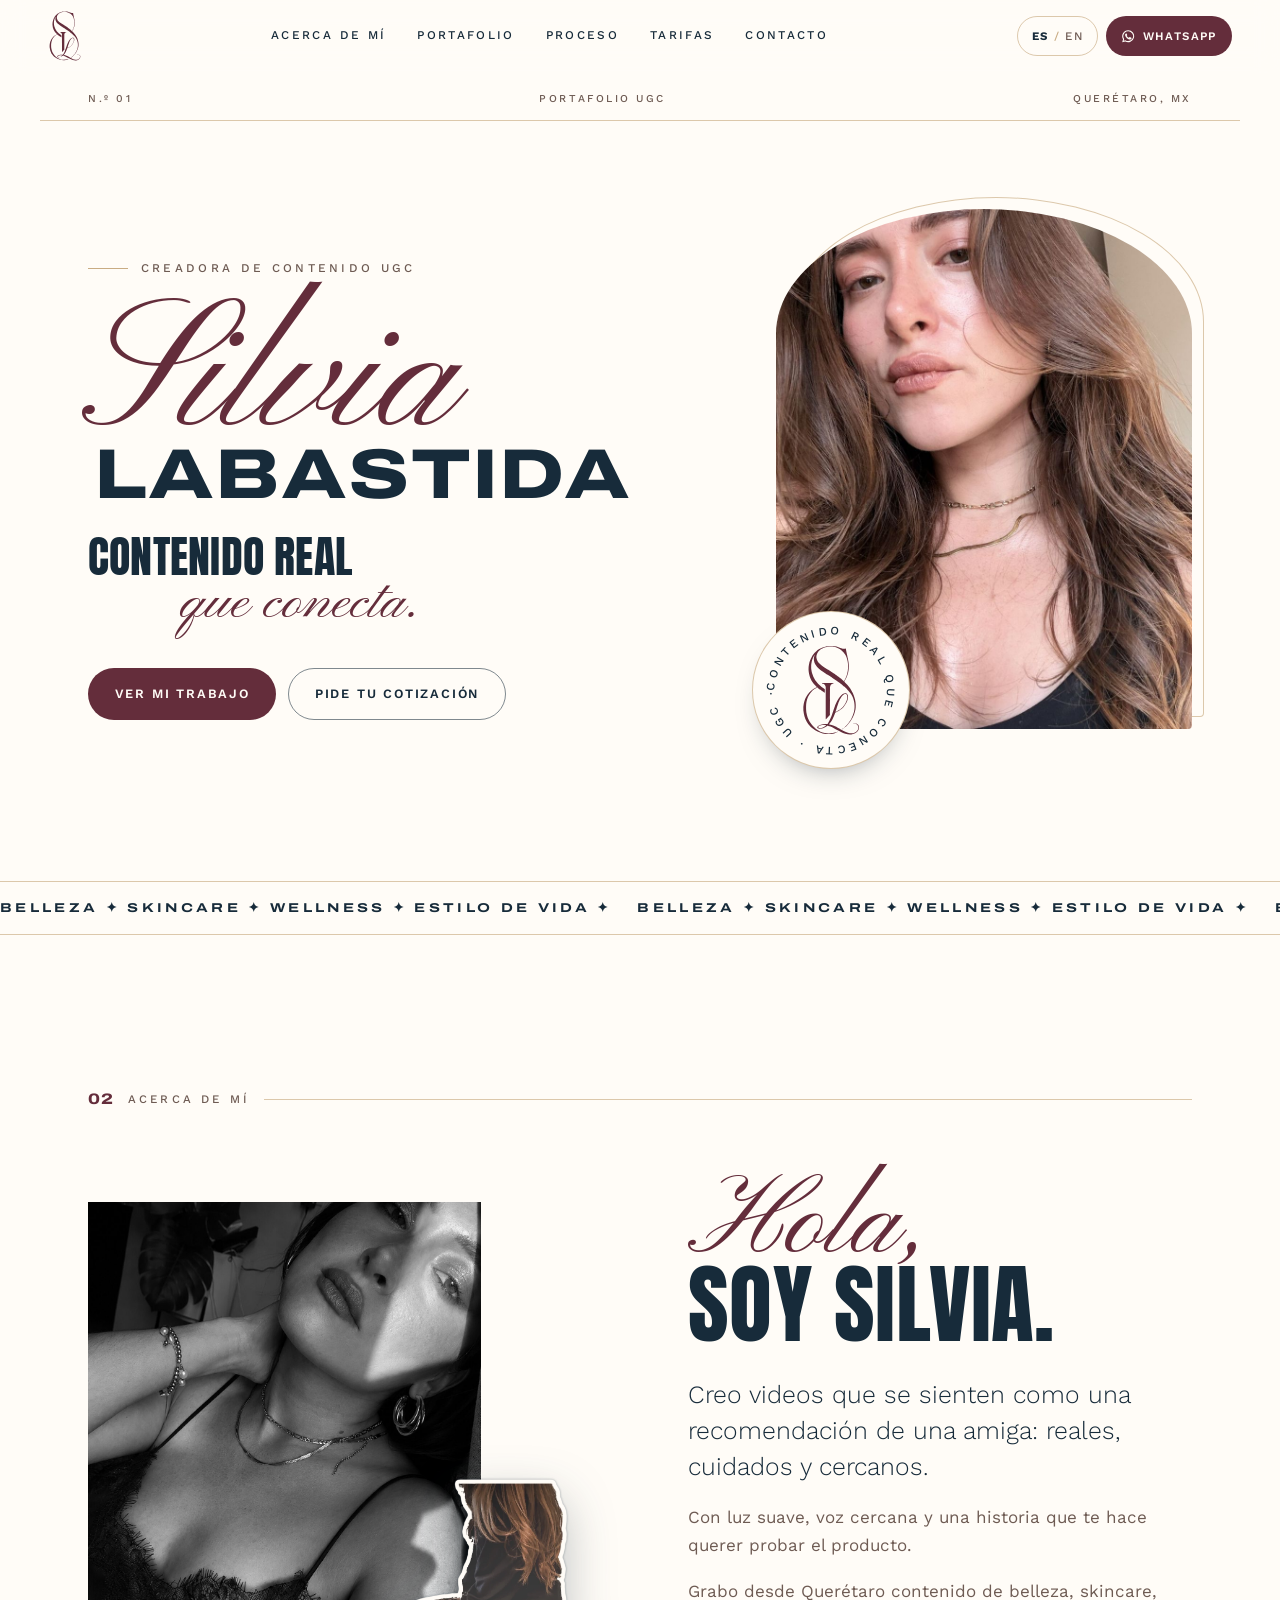
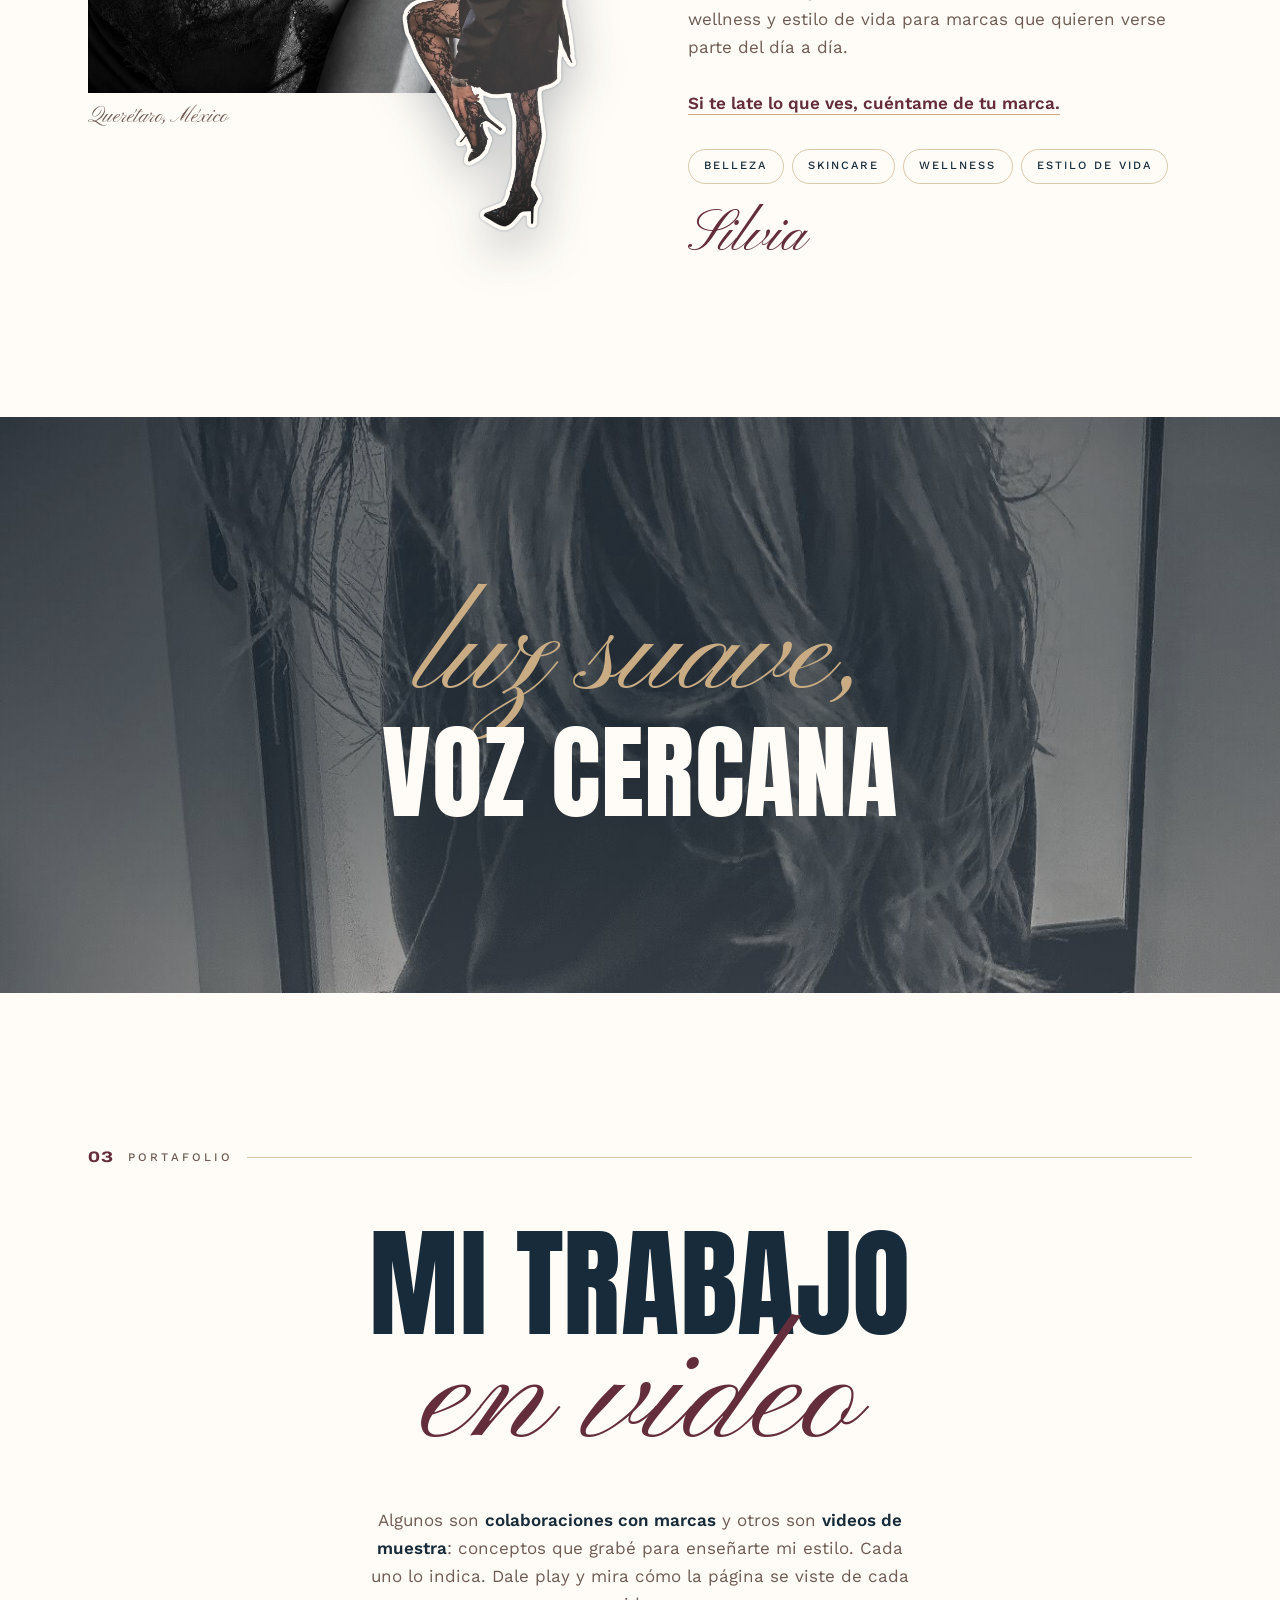
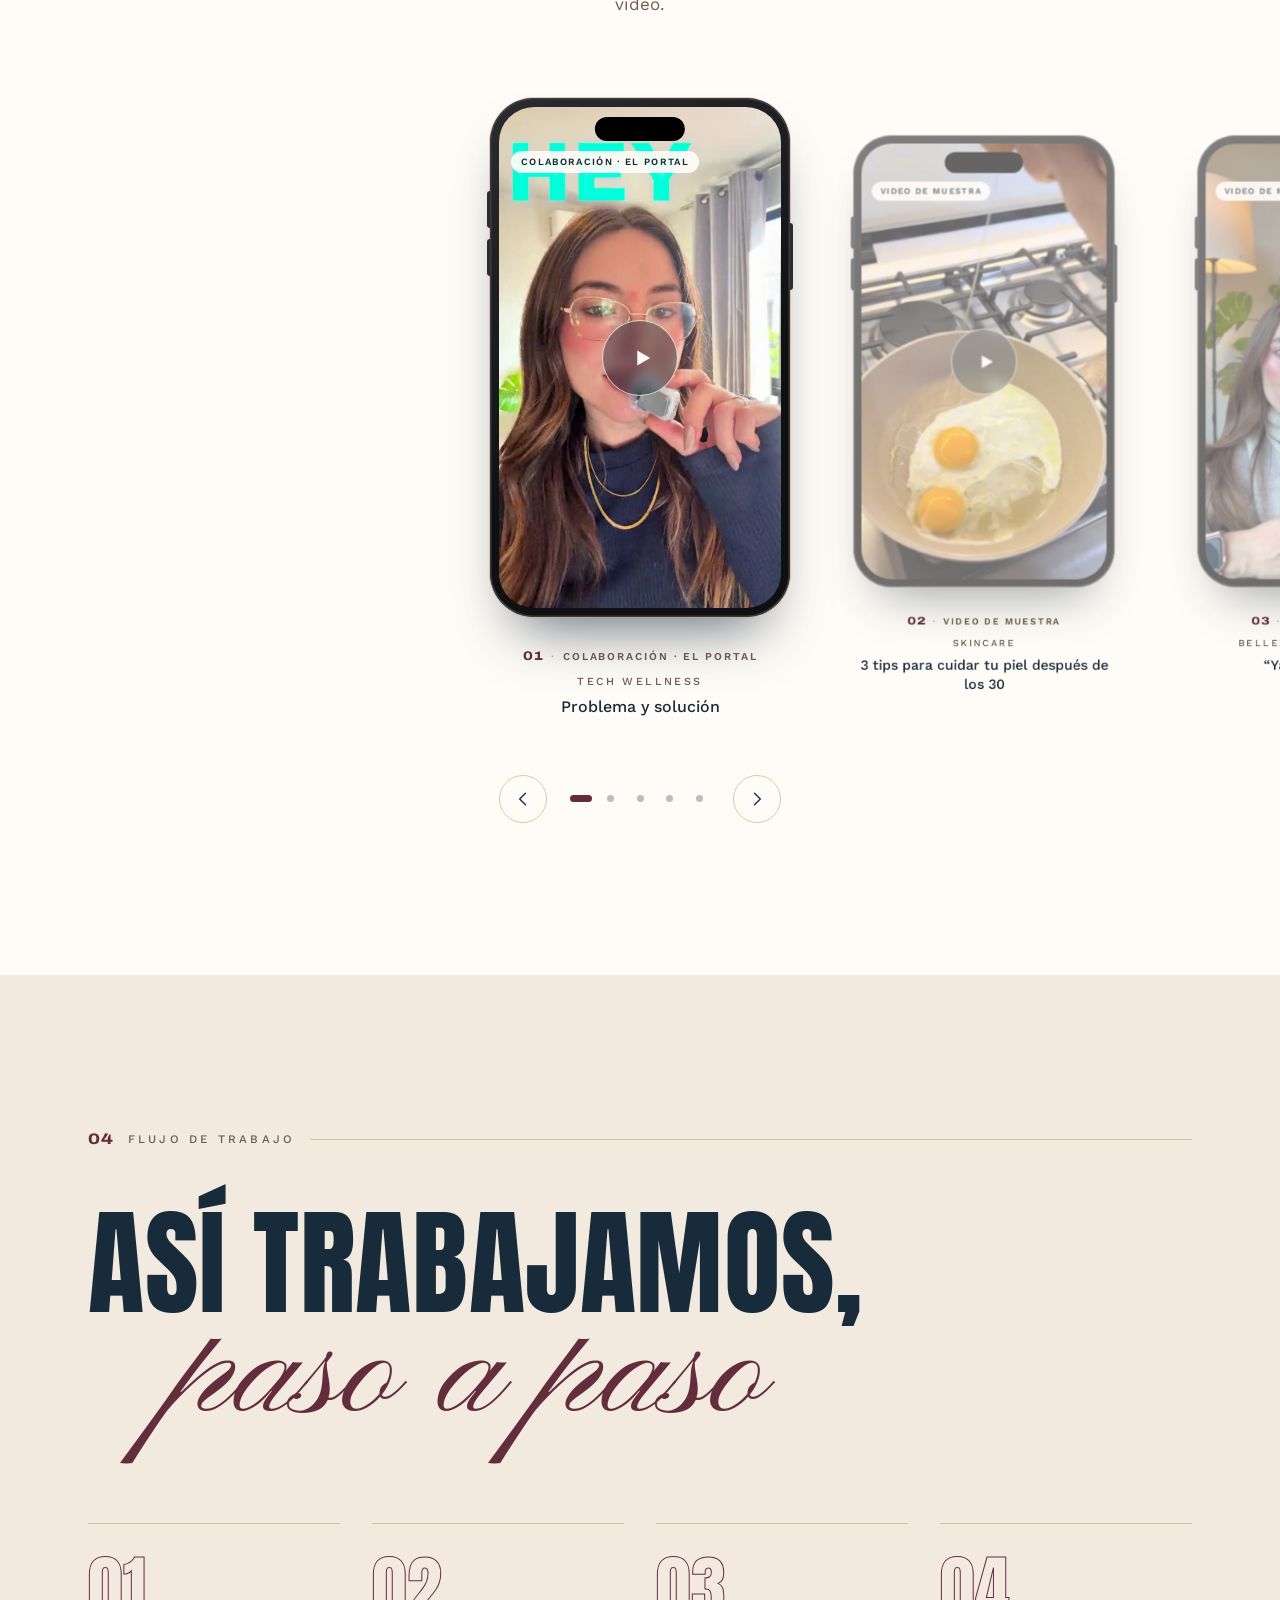
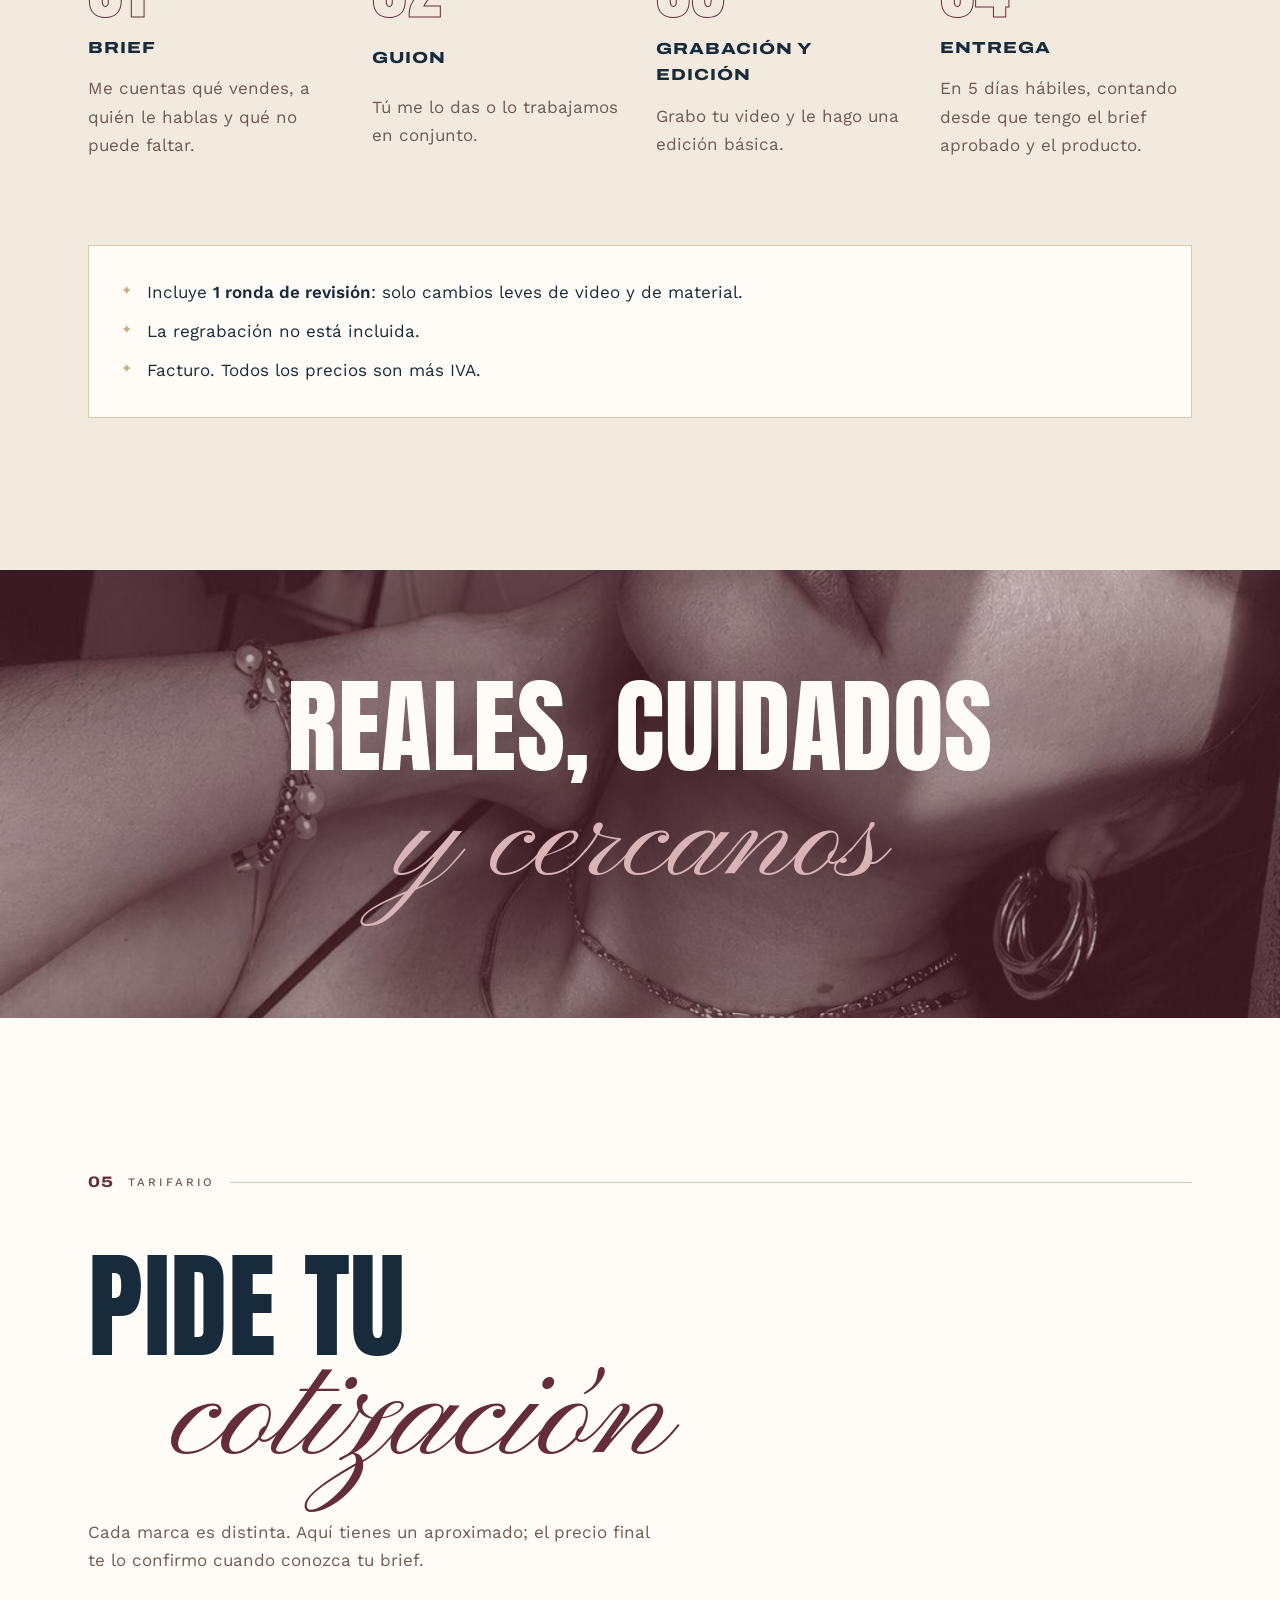
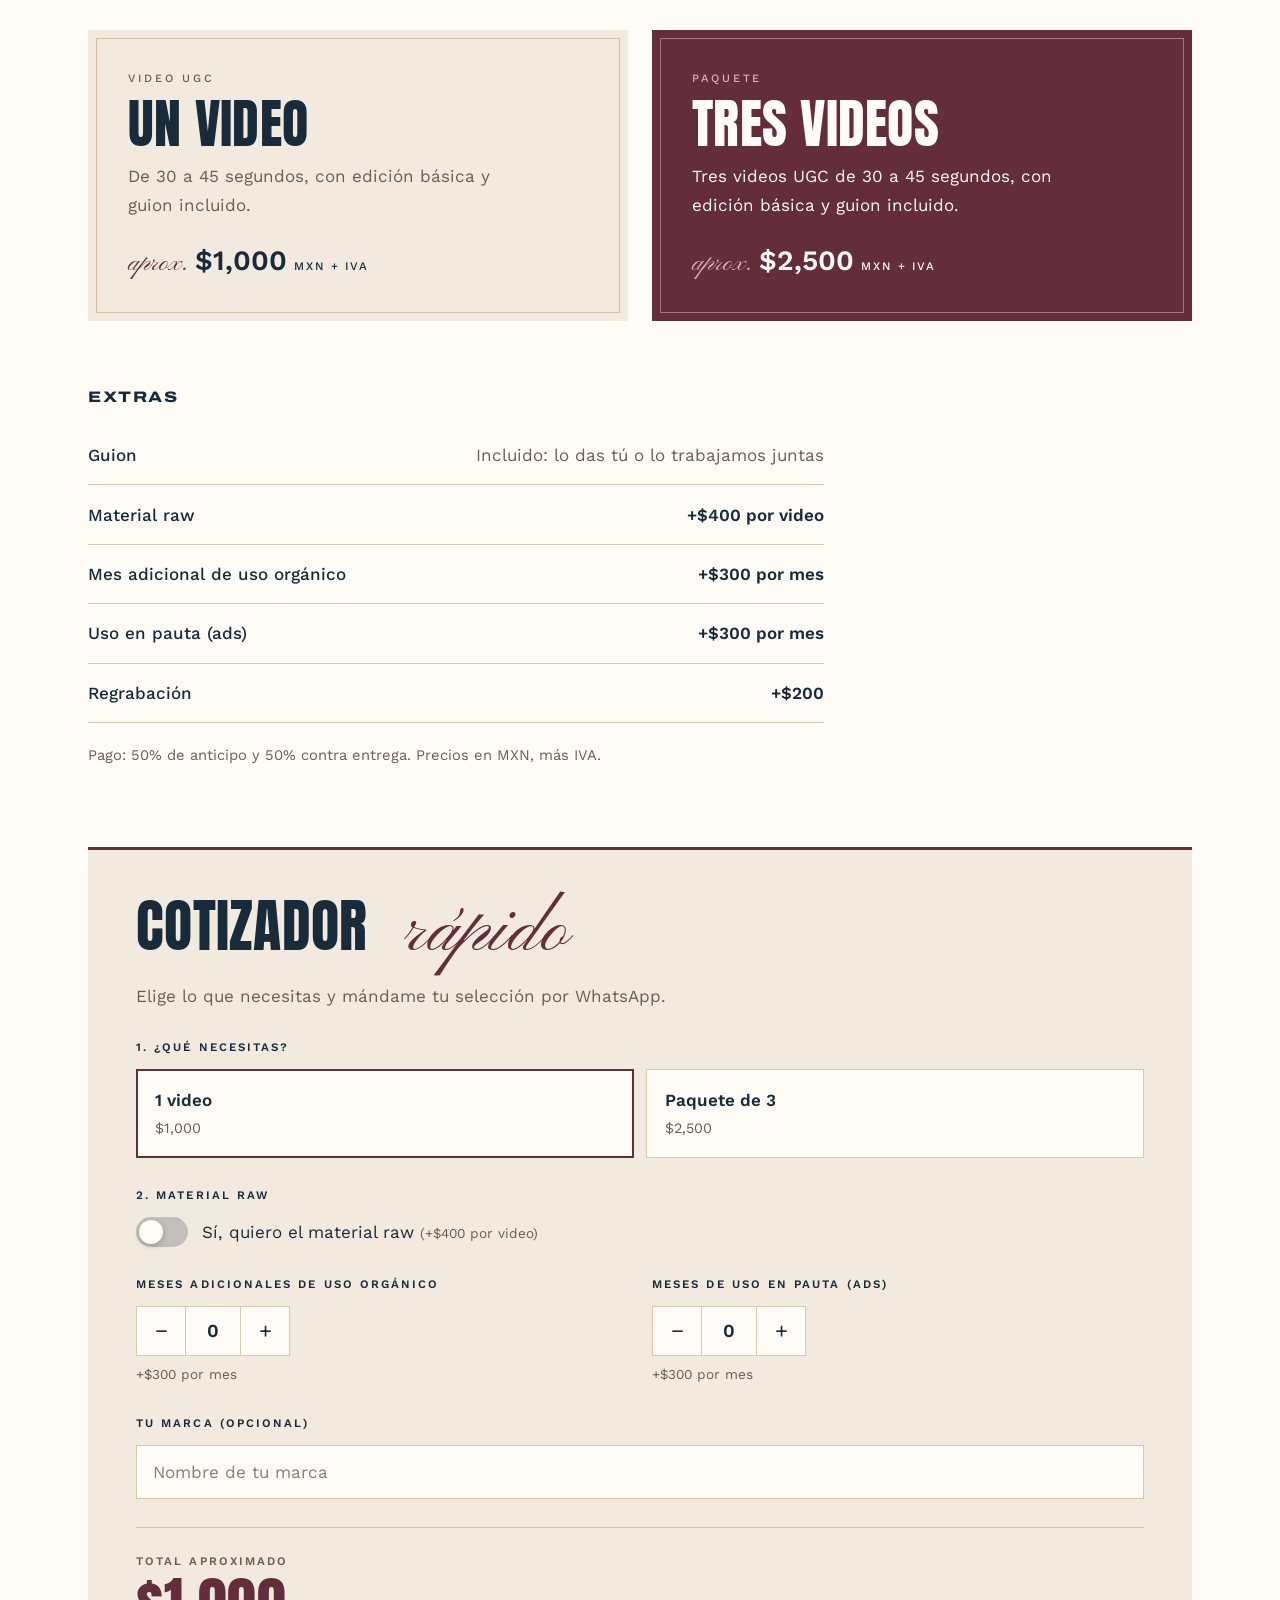
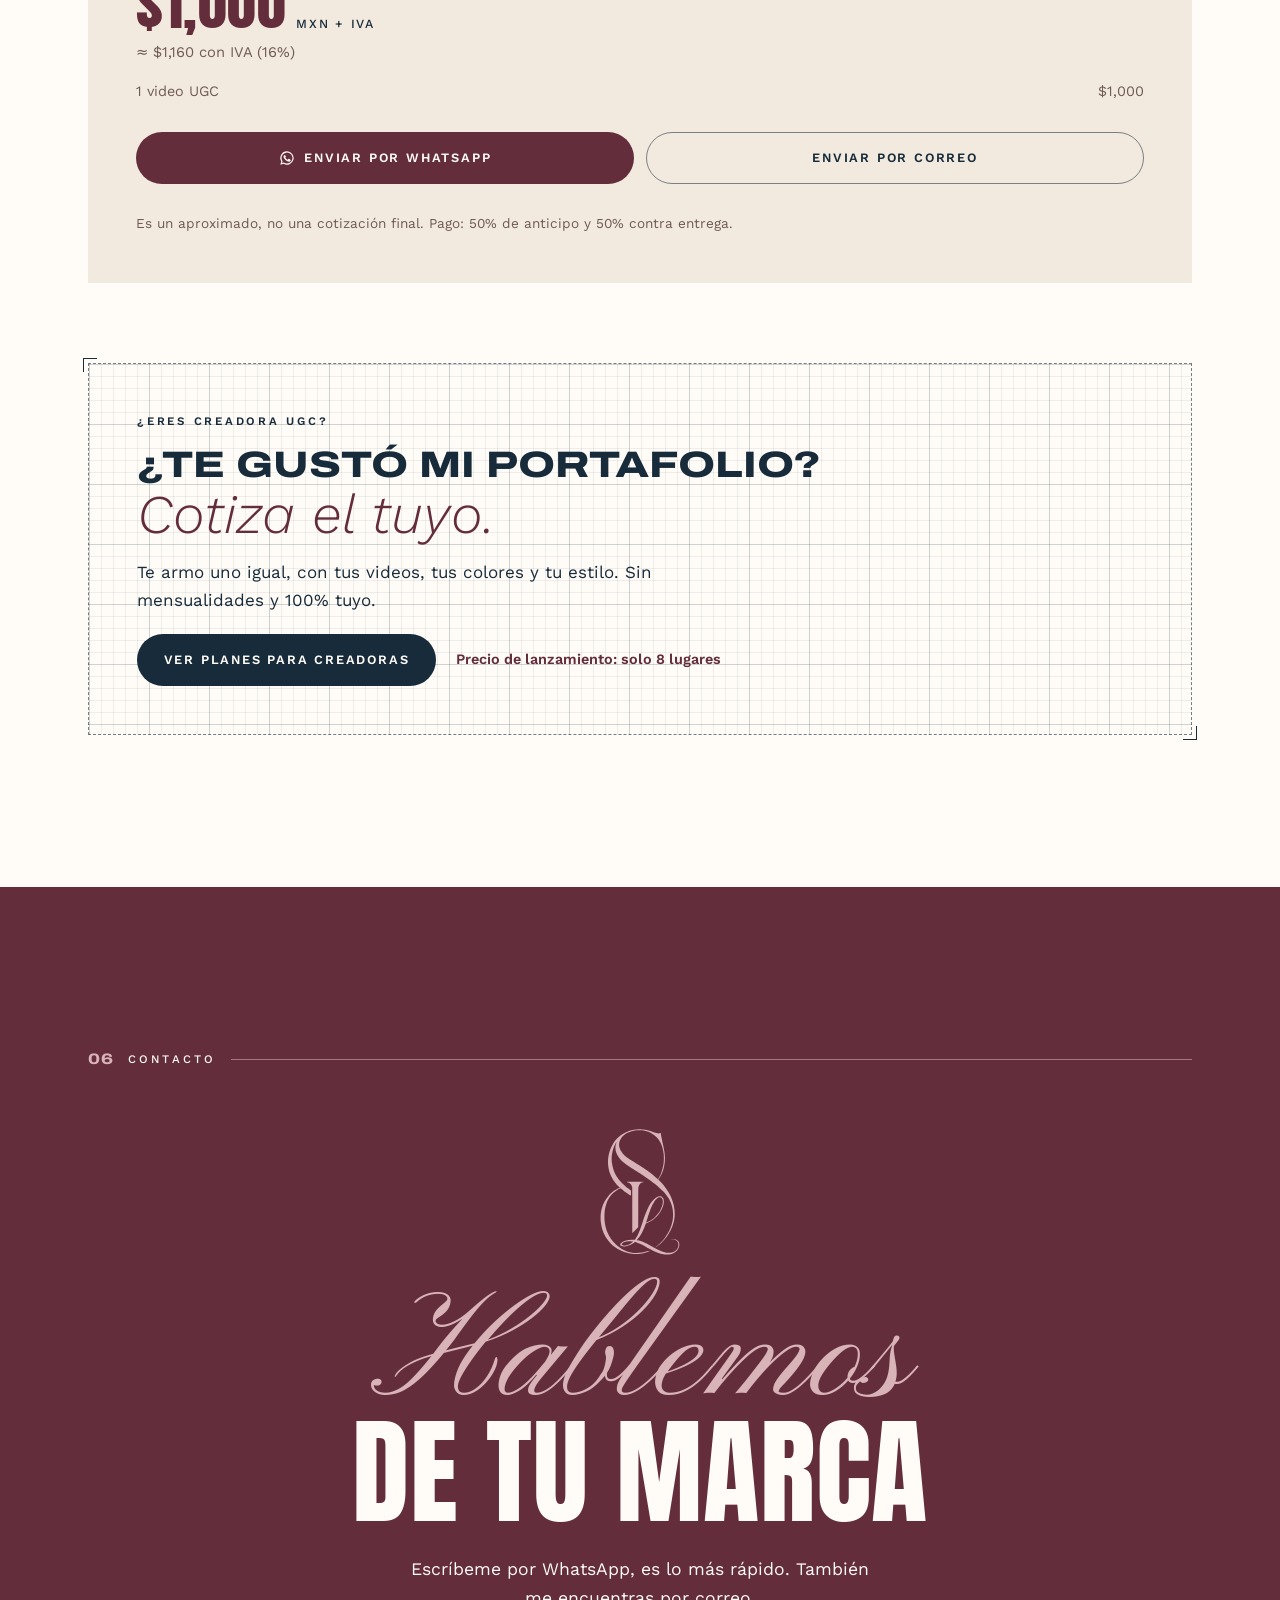
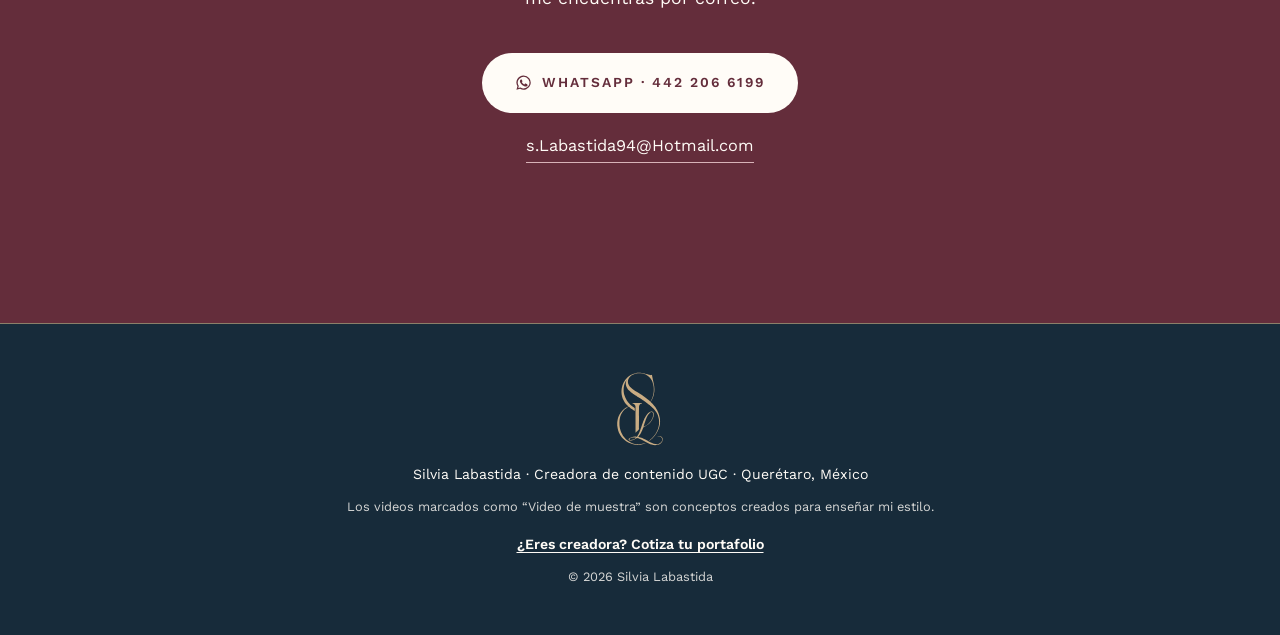
==== commit 7689b466: "Add files via upload" ====
--- a/index.html
+++ b/index.html
@@ -22,8 +22,9 @@
   <link rel="preload" href="anton.woff2" as="font" type="font/woff2" crossorigin>
   <link rel="preload" href="pinyon-script.woff2" as="font" type="font/woff2" crossorigin>
   <link rel="preload" href="work-sans.woff2" as="font" type="font/woff2" crossorigin>
-  <link rel="preload" href="archivo-expanded.woff2" as="font" type="font/woff2" crossorigin>
-  <link rel="stylesheet" href="styles.css">
+  <link rel="stylesheet" href="styles.css?v=20261021">
+  <!-- Los links viejos a la sección de creadoras (…/#crea-el-tuyo) ahora abren creadoras.html -->
+  <script>if (/^#(crea-el-tuyo|cr-[\w-]+)$/.test(location.hash)) location.replace('creadoras.html' + (location.hash === '#crea-el-tuyo' ? '' : location.hash));</script>
   <script>document.documentElement.classList.add("js")</script>
 </head>
 <body>
@@ -36,44 +37,17 @@
     </symbol>
   </svg>
 
-  <!-- Duotono: convierte las fotos a dos tonos de la paleta (sombras → color, luces → marfil) -->
-  <svg width="0" height="0" style="position:absolute" aria-hidden="true" focusable="false">
-    <filter id="duo-marino" color-interpolation-filters="sRGB">
-      <feColorMatrix type="matrix" values=".2126 .7152 .0722 0 0  .2126 .7152 .0722 0 0  .2126 .7152 .0722 0 0  0 0 0 1 0"/>
-      <feComponentTransfer>
-        <feFuncR type="table" tableValues="0.047 0.949"/>
-        <feFuncG type="table" tableValues="0.086 0.914"/>
-        <feFuncB type="table" tableValues="0.122 0.875"/>
-      </feComponentTransfer>
-    </filter>
-    <filter id="duo-vino" color-interpolation-filters="sRGB">
-      <feColorMatrix type="matrix" values=".2126 .7152 .0722 0 0  .2126 .7152 .0722 0 0  .2126 .7152 .0722 0 0  0 0 0 1 0"/>
-      <feComponentTransfer>
-        <feFuncR type="table" tableValues="0.227 0.969"/>
-        <feFuncG type="table" tableValues="0.094 0.925"/>
-        <feFuncB type="table" tableValues="0.125 0.910"/>
-      </feComponentTransfer>
-    </filter>
-  </svg>
-
   <!-- ===================== BARRA SUPERIOR ===================== -->
   <header class="topbar" id="topbar">
     <a class="topbar__logo" href="#inicio" aria-label="Inicio" data-i18n-aria="navHome">
       <svg class="mark" aria-hidden="true"><use href="#sl-mark"></use></svg>
     </a>
-    <nav class="topbar__nav" aria-label="Principal" data-i18n-aria="navLabel" data-nav="marcas">
+    <nav class="topbar__nav" aria-label="Principal" data-i18n-aria="navLabel">
       <a href="#sobre-mi" data-i18n="navAbout">Acerca de mí</a>
       <a href="#portafolio" data-i18n="navWork">Portafolio</a>
       <a href="#proceso" data-i18n="navProcess">Proceso</a>
       <a href="#tarifas" data-i18n="navRates">Tarifas</a>
       <a href="#contacto" data-i18n="navContact">Contacto</a>
-    </nav>
-    <nav class="topbar__nav" aria-label="Portafolios para creadoras" data-i18n-aria="crNavLabel" data-nav="creadoras" hidden>
-      <a href="#cr-planes" data-i18n="crPlansLabel">Planes</a>
-      <a href="#cr-proceso" data-i18n="crPrLabel">Proceso</a>
-      <a href="#cr-extras" data-i18n="crExLabel">Extras</a>
-      <a href="#cr-cotizador" data-i18n="crqLabel">Cotizador</a>
-      <button type="button" class="js-tyc" data-i18n="crNavTyc">Términos</button>
     </nav>
     <div class="topbar__actions">
       <button class="lang" type="button" id="lang-toggle" aria-label="Cambiar idioma a inglés">
@@ -114,7 +88,7 @@
 
         <div class="hero__visual">
           <figure class="arch hero__photo">
-            <img src="hero.jpg" width="1200" height="1500" fetchpriority="high"
+            <img src="hero.jpg" width="880" height="1100" fetchpriority="high"
                  alt="Retrato de Silvia, creadora de contenido UGC" data-i18n-alt="altHero">
           </figure>
           <div class="seal" aria-hidden="true">
@@ -144,11 +118,11 @@
         <div class="about__grid">
           <div class="about__photos">
             <figure class="about__p1">
-              <img src="sobre-mi.jpg" width="1087" height="1359" loading="lazy"
+              <img src="sobre-mi.jpg" width="1087" height="1359" loading="lazy" decoding="async"
                    alt="Retrato de Silvia en blanco y negro" data-i18n-alt="altAbout1">
             </figure>
             <!-- Figura recortada con marco blanco (tipo sticker). Es una imagen sin fondo (.webp) -->
-            <img class="about__fig" src="sobre-mi-figura.webp" width="627" height="1262" loading="lazy"
+            <img class="about__fig" src="sobre-mi-figura.webp" width="627" height="1262" loading="lazy" decoding="async"
                  alt="Silvia con blazer negro, medias de encaje y tacones" data-i18n-alt="altAbout2">
             <p class="about__caption" data-config="ciudad">Querétaro, México</p>
           </div>
@@ -176,7 +150,7 @@
 
     <!-- ===================== SEPARADOR 1 ===================== -->
     <figure class="divider duo duo--marino" aria-hidden="true">
-      <img src="separador-1-bn.jpg" width="2000" height="1000" loading="lazy" alt="">
+      <img src="separador-1.jpg" width="1320" height="660" loading="lazy" decoding="async" alt="">
       <figcaption class="divider__text">
         <span class="t-script" data-i18n="div1a">luz suave,</span>
         <span class="t-strong" data-i18n="div1b">voz cercana</span>
@@ -252,7 +226,7 @@
 
     <!-- ===================== SEPARADOR 2 ===================== -->
     <figure class="divider divider--short duo duo--vino" aria-hidden="true">
-      <img src="separador-2-bn.jpg" width="2000" height="1000" loading="lazy" alt="">
+      <img src="separador-2.jpg" width="1087" height="543" loading="lazy" decoding="async" alt="">
       <figcaption class="divider__text">
         <span class="t-strong" data-i18n="div2a">reales, cuidados</span>
         <span class="t-script" data-i18n="div2b">y cercanos</span>
@@ -379,7 +353,7 @@
           <p class="quote__fine" data-i18n="qFine">Es un aproximado, no una cotización final. Pago: 50% de anticipo y 50% contra entrega.</p>
         </form>
 
-        <!-- Puerta al modo creadoras: "¿Te gustó mi portafolio? Cotiza el tuyo" -->
+        <!-- Puerta a la página para creadoras (creadoras.html): "¿Te gustó mi portafolio? Cotiza el tuyo" -->
         <aside class="cr-cta" aria-labelledby="cr-cta-title">
           <p class="cr-cta__kicker" data-i18n="crCtaKicker">¿Eres creadora UGC?</p>
           <h3 class="cr-cta__title" id="cr-cta-title">
@@ -388,7 +362,7 @@
           </h3>
           <p class="cr-cta__text" data-i18n="crCtaText">Te armo uno igual, con tus videos, tus colores y tu estilo. Sin mensualidades y 100% tuyo.</p>
           <div class="cr-cta__row">
-            <button type="button" class="btn cr-cta__btn js-modo" data-modo="creadoras" data-i18n="crCtaBtn">Ver planes para creadoras</button>
+            <a class="btn cr-cta__btn" href="creadoras.html" data-i18n="crCtaBtn">Ver planes para creadoras</a>
             <p class="cr-cta__lz" id="cr-cta-lz"></p>
           </div>
         </aside>
@@ -416,320 +390,12 @@
     </section>
   </main>
 
-  <!-- =====================================================================
-       MODO CREADORAS · "¿Te gustó mi portafolio? Cotiza el tuyo"
-       Planes, precios, extras y lugares de lanzamiento: script.js → PORTAFOLIOS.
-       Link directo a este modo: tu-pagina/#crea-el-tuyo
-       ===================================================================== -->
-  <main id="creadoras" class="cr" hidden>
-    <!-- Portada -->
-    <section class="cr-hero" id="crea-el-tuyo" aria-labelledby="cr-title">
-      <div class="wrap">
-        <p class="kicker" data-i18n="crKicker">Portafolios para creadoras UGC</p>
-        <h1 class="display cr-hero__title" id="cr-title" tabindex="-1">
-          <span class="t-strong" data-i18n="crT1">¿Te gustó mi portafolio?</span>
-          <span class="t-script" data-i18n="crT2">Cotiza el tuyo.</span>
-        </h1>
-        <p class="cr-hero__lead" data-i18n="crLead">Te armo una página como esta, con tus videos, tus colores y tus tipografías. Se publica en tu cuenta de GitHub, sin mensualidades, y es 100% tuya.</p>
-        <div class="cr-hero__ctas">
-          <a class="btn btn--primary" href="#cr-planes" data-i18n="crCta1">Ver planes</a>
-          <a class="btn btn--ghost" href="#cr-cotizador" data-i18n="crCta2">Cotizar</a>
-        </div>
-        <!-- Contador de lugares de lanzamiento (se arma desde PORTAFOLIOS.lanzamiento) -->
-        <div class="lz" id="cr-lz"></div>
-      </div>
-    </section>
-
-    <!-- 01 · Planes -->
-    <section class="section cr-sec" id="cr-planes" aria-labelledby="cr-plans-title">
-      <div class="wrap">
-        <p class="section-head"><span class="section-head__num">01</span><span data-i18n="crPlansLabel">Planes</span></p>
-        <h2 class="display" id="cr-plans-title">
-          <span class="t-strong" data-i18n="crPlansT1">Elige tu plan</span>
-          <span class="t-script" data-i18n="crPlansT2">y mira su mood</span>
-        </h2>
-        <p class="cr-intro" data-i18n="crPlansIntro">Toca un plan y esta página cambia a su mood. Las tarjetas son una muestra: tu página se arma con tu propio material.</p>
-        <!-- Las tarjetas de planes se crean desde PORTAFOLIOS.planes en script.js -->
-        <div class="plans" id="cr-plans"></div>
-        <p class="cr-note" data-i18n="crPlansAll">Todos los planes incluyen diseño para celular y computadora, botón de WhatsApp y publicación en tu cuenta de GitHub. Precios en MXN, más IVA.</p>
-        <p class="cr-tyc-link"><button type="button" class="link-btn js-tyc" data-i18n="crTycLink">Términos y condiciones</button></p>
-      </div>
-    </section>
-
-    <!-- 02 · Proceso -->
-    <section class="section cr-sec" id="cr-proceso" aria-labelledby="cr-process-title">
-      <div class="wrap">
-        <p class="section-head"><span class="section-head__num">02</span><span data-i18n="crPrLabel">Proceso</span></p>
-        <h2 class="display" id="cr-process-title">
-          <span class="t-strong" data-i18n="crPrT1">Así la armamos,</span>
-          <span class="t-script" data-i18n="crPrT2">paso a paso</span>
-        </h2>
-        <ol class="steps steps--5">
-          <li class="step">
-            <span class="step__num" aria-hidden="true">01</span>
-            <h3 class="step__title" data-i18n="crSt1t">Aparta tu lugar</h3>
-            <p data-i18n="crSt1p">Eliges tu plan en el cotizador, me escribes por WhatsApp y pagas el 50% de anticipo.</p>
-          </li>
-          <li class="step">
-            <span class="step__num" aria-hidden="true">02</span>
-            <h3 class="step__title" data-i18n="crSt2t">Reunión de arranque</h3>
-            <p data-i18n="crSt2p">En una videollamada de 45 minutos definimos tu paleta, tus tipografías, el tono y las secciones.</p>
-          </li>
-          <li class="step">
-            <span class="step__num" aria-hidden="true">03</span>
-            <h3 class="step__title" data-i18n="crSt3t">Me mandas tu material</h3>
-            <p data-i18n="crSt3p">Videos, fotos, textos y logo, todo junto. Desde aquí cuentan los días de entrega.</p>
-          </li>
-          <li class="step">
-            <span class="step__num" aria-hidden="true">04</span>
-            <h3 class="step__title" data-i18n="crSt4t">Revisión</h3>
-            <p data-i18n="crSt4p">Te mando tu página para revisarla. Esencial y Pro incluyen 1 ronda; Firma, 2.</p>
-          </li>
-          <li class="step">
-            <span class="step__num" aria-hidden="true">05</span>
-            <h3 class="step__title" data-i18n="crSt5t">Entrega</h3>
-            <p data-i18n="crSt5p">Pagas el 50% restante, la publico en tu cuenta de GitHub y es 100% tuya.</p>
-          </li>
-        </ol>
-
-        <div class="cr-need">
-          <div>
-            <h3 class="cr-sub" data-i18n="crNeedT">Lo que necesito de ti</h3>
-            <ul class="cr-list">
-              <li data-i18n="crNeed1">Tus videos originales, de hasta 90 segundos cada uno</li>
-              <li data-i18n="crNeed2">De 3 a 5 fotos tuyas</li>
-              <li data-i18n="crNeed3">Tus textos: frase, bio corta, nichos y tarifas (si van)</li>
-              <li data-i18n="crNeed4">Tu paleta con códigos de color (por ejemplo, #642D3B)</li>
-              <li data-i18n="crNeed5">Los nombres de tus tipografías (gratuitas o con licencia para web)</li>
-              <li data-i18n="crNeed6">Tu logo listo en PNG o SVG, si tienes</li>
-              <li data-i18n="crNeed7">Tu WhatsApp y tu correo</li>
-              <li data-i18n="crNeed8">Los textos traducidos, si quieres otro idioma</li>
-            </ul>
-          </div>
-          <div class="cr-box">
-            <h3 class="cr-sub" data-i18n="crLimT">Límites para que tu página quepa en GitHub</h3>
-            <p data-i18n="crLimP1">Cada video: máximo 90 segundos y 15 MB ya comprimido (yo los comprimo).</p>
-            <p data-i18n="crLimP2">Máximo 12 videos por página. La página completa pesa menos de 200 MB.</p>
-            <p data-i18n="crLimP3">GitHub acepta archivos de hasta 25 MB y páginas de hasta 1 GB, así que quedas con margen y tu página carga rápido en celular.</p>
-          </div>
-        </div>
-      </div>
-    </section>
-
-    <!-- 03 · Extras -->
-    <section class="section cr-sec" id="cr-extras" aria-labelledby="cr-extras-title">
-      <div class="wrap">
-        <p class="section-head"><span class="section-head__num">03</span><span data-i18n="crExLabel">Extras</span></p>
-        <h2 class="display" id="cr-extras-title">
-          <span class="t-strong" data-i18n="crExT1">Hazla tuya</span>
-          <span class="t-script" data-i18n="crExT2">con extras</span>
-        </h2>
-        <div class="cr-extras">
-          <div class="cr-box">
-            <h3 class="cr-sub" data-i18n="crExDuring">Durante el proyecto</h3>
-            <dl class="xl" id="cr-x-durante"></dl>
-          </div>
-          <div class="cr-box">
-            <h3 class="cr-sub" data-i18n="crExAfter">Después de entregar</h3>
-            <p class="cr-box__lead" data-i18n="crExAfterP">Entrego tu página publicada en tu cuenta de GitHub y ahí termina mi trabajo: no incluye mantenimiento. Solo hago cambios a páginas que yo hice, y se cobran aparte.</p>
-            <dl class="xl" id="cr-x-despues"></dl>
-          </div>
-        </div>
-      </div>
-    </section>
-
-    <!-- 04 · Cotizador de portafolios -->
-    <section class="section cr-sec" id="cr-cotizador" aria-labelledby="cr-quote-title">
-      <div class="wrap">
-        <p class="section-head"><span class="section-head__num">04</span><span data-i18n="crqLabel">Cotizador</span></p>
-        <form class="quote cr-quote" id="crq" novalidate aria-labelledby="cr-quote-title">
-          <div class="quote__head">
-            <h2 class="quote__title" id="cr-quote-title">
-              <span class="t-strong" data-i18n="crqT1">Cotiza</span>
-              <span class="t-script" data-i18n="crqT2">tu portafolio</span>
-            </h2>
-            <p data-i18n="crqIntro">Arma tu paquete y mándamelo por WhatsApp. Es un aproximado: el precio final te lo confirmo en la reunión de arranque.</p>
-          </div>
-
-          <fieldset class="quote__field">
-            <legend data-i18n="crqL1">1. Elige tu plan</legend>
-            <div class="choice-grid choice-grid--3" id="crq-planes"></div>
-          </fieldset>
-
-          <fieldset class="quote__field quote__field--split">
-            <legend data-i18n="crqL2">2. Extras</legend>
-            <div class="stepper">
-              <label for="crq-videos" class="stepper__label" data-i18n="crqVideos">Videos adicionales</label>
-              <div class="stepper__ctrl">
-                <button type="button" class="stepper__btn" data-step="-1" data-target="crq-videos" aria-label="Quitar un video" data-i18n-aria="crqVideosMinus">−</button>
-                <input type="number" id="crq-videos" min="0" max="8" value="0" inputmode="numeric">
-                <button type="button" class="stepper__btn" data-step="1" data-target="crq-videos" aria-label="Agregar un video" data-i18n-aria="crqVideosPlus">+</button>
-              </div>
-              <small class="stepper__hint" id="crq-videos-hint"></small>
-            </div>
-            <div class="stepper">
-              <label for="crq-idiomas" class="stepper__label" data-i18n="crqIdiomas">Idiomas extra</label>
-              <div class="stepper__ctrl">
-                <button type="button" class="stepper__btn" data-step="-1" data-target="crq-idiomas" aria-label="Quitar un idioma" data-i18n-aria="crqIdiomasMinus">−</button>
-                <input type="number" id="crq-idiomas" min="0" max="2" value="0" inputmode="numeric">
-                <button type="button" class="stepper__btn" data-step="1" data-target="crq-idiomas" aria-label="Agregar un idioma" data-i18n-aria="crqIdiomasPlus">+</button>
-              </div>
-              <small class="stepper__hint" id="crq-idiomas-hint"></small>
-            </div>
-            <div class="stepper">
-              <label for="crq-secciones" class="stepper__label" data-i18n="crqSecciones">Secciones a la medida</label>
-              <div class="stepper__ctrl">
-                <button type="button" class="stepper__btn" data-step="-1" data-target="crq-secciones" aria-label="Quitar una sección" data-i18n-aria="crqSeccionesMinus">−</button>
-                <input type="number" id="crq-secciones" min="0" max="4" value="0" inputmode="numeric">
-                <button type="button" class="stepper__btn" data-step="1" data-target="crq-secciones" aria-label="Agregar una sección" data-i18n-aria="crqSeccionesPlus">+</button>
-              </div>
-              <small class="stepper__hint" id="crq-secciones-hint"></small>
-            </div>
-            <div class="stepper">
-              <label for="crq-stickers" class="stepper__label" data-i18n="crqStickers">Fotos tipo sticker</label>
-              <div class="stepper__ctrl">
-                <button type="button" class="stepper__btn" data-step="-1" data-target="crq-stickers" aria-label="Quitar una foto tipo sticker" data-i18n-aria="crqStickersMinus">−</button>
-                <input type="number" id="crq-stickers" min="0" max="4" value="0" inputmode="numeric">
-                <button type="button" class="stepper__btn" data-step="1" data-target="crq-stickers" aria-label="Agregar una foto tipo sticker" data-i18n-aria="crqStickersPlus">+</button>
-              </div>
-              <small class="stepper__hint" id="crq-stickers-hint"></small>
-            </div>
-            <div class="stepper">
-              <label for="crq-rondas" class="stepper__label" data-i18n="crqRondas">Rondas de revisión extra</label>
-              <div class="stepper__ctrl">
-                <button type="button" class="stepper__btn" data-step="-1" data-target="crq-rondas" aria-label="Quitar una ronda" data-i18n-aria="crqRondasMinus">−</button>
-                <input type="number" id="crq-rondas" min="0" max="4" value="0" inputmode="numeric">
-                <button type="button" class="stepper__btn" data-step="1" data-target="crq-rondas" aria-label="Agregar una ronda" data-i18n-aria="crqRondasPlus">+</button>
-              </div>
-              <small class="stepper__hint" id="crq-rondas-hint"></small>
-            </div>
-          </fieldset>
-
-          <fieldset class="quote__field">
-            <legend data-i18n="crqL3">3. Más opciones</legend>
-            <div class="cr-switches">
-              <label class="switch">
-                <input type="checkbox" id="crq-cotizador">
-                <span class="switch__track" aria-hidden="true"><span class="switch__thumb"></span></span>
-                <span class="switch__label"><span data-i18n="crqCot">Cotizador en mi página</span> <small id="crq-cot-hint"></small></span>
-              </label>
-              <label class="switch">
-                <input type="checkbox" id="crq-dominio">
-                <span class="switch__track" aria-hidden="true"><span class="switch__thumb"></span></span>
-                <span class="switch__label"><span data-i18n="crqDom">Conectar mi dominio propio</span> <small id="crq-dom-hint"></small></span>
-              </label>
-            </div>
-          </fieldset>
-
-          <div class="quote__field">
-            <label for="crq-nombre" class="stepper__label" data-i18n="crqName">Tu nombre o @usuario (opcional)</label>
-            <input type="text" id="crq-nombre" class="text-input" autocomplete="name" placeholder="Ej. @tunombre.ugc" data-i18n-placeholder="crqNamePh">
-          </div>
-
-          <div class="quote__total" aria-live="polite">
-            <p class="quote__total-label" data-i18n="qTotal">Total aproximado</p>
-            <p class="quote__total-amount"><output id="crq-total">—</output> <span data-i18n="mxnTax">MXN + IVA</span></p>
-            <p class="quote__total-iva" id="crq-iva"></p>
-            <ul class="quote__breakdown" id="crq-breakdown"></ul>
-          </div>
-
-          <div class="accept">
-            <input type="checkbox" id="crq-acepto">
-            <label for="crq-acepto" data-i18n="crqAccept">Leí y acepto los términos y condiciones.</label>
-            <button type="button" class="link-btn js-tyc" data-i18n="crqSeeTyc">Ver términos</button>
-          </div>
-          <p class="accept__err" id="crq-err" role="alert" hidden></p>
-
-          <div class="quote__actions">
-            <a class="btn btn--primary btn--wa" id="crq-wa" href="https://wa.me/524422066199" target="_blank" rel="noopener" aria-disabled="true">
-              <svg class="icon" aria-hidden="true" viewBox="0 0 24 24"><use href="#wa-icon"></use></svg>
-              <span data-i18n="qSendWa">Enviar por WhatsApp</span>
-            </a>
-            <a class="btn btn--ghost" id="crq-mail" href="mailto:s.Labastida94@Hotmail.com" aria-disabled="true" data-i18n="qSendMail">Enviar por correo</a>
-          </div>
-          <p class="quote__fine" data-i18n="crqFine">El precio de lanzamiento aplica solo al plan, no a los extras. Pago: 50% de anticipo y 50% antes de publicar. Precios en MXN, más IVA.</p>
-        </form>
-      </div>
-    </section>
-
-    <!-- 05 · Contacto -->
-    <section class="contact cr-contact" aria-labelledby="cr-contact-title">
-      <div class="wrap contact__inner">
-        <p class="section-head section-head--light"><span class="section-head__num">05</span><span data-i18n="ctLabel">Contacto</span></p>
-        <svg class="contact__mark mark" aria-hidden="true"><use href="#sl-mark"></use></svg>
-        <h2 class="display display--center" id="cr-contact-title">
-          <span class="t-script" data-i18n="crCtT1">¿Lista para</span>
-          <span class="t-strong" data-i18n="crCtT2">tu portafolio?</span>
-        </h2>
-        <p class="contact__text" data-i18n="crCtText">Escríbeme por WhatsApp y apartamos tu lugar.</p>
-        <div class="contact__actions">
-          <a class="btn btn--light btn--lg js-wa" href="https://wa.me/524422066199" target="_blank" rel="noopener">
-            <svg class="icon" aria-hidden="true" viewBox="0 0 24 24"><use href="#wa-icon"></use></svg>
-            <span><span data-i18n="ctWa">WhatsApp</span> · <span data-config="whatsappVisible">442 206 6199</span></span>
-          </a>
-          <a class="contact__mail js-mail" href="mailto:s.Labastida94@Hotmail.com" data-config="correo">s.Labastida94@Hotmail.com</a>
-        </div>
-      </div>
-    </section>
-  </main>
-
-  <!-- Términos y condiciones de los portafolios (se abre con los links "Términos") -->
-  <dialog class="tyc" id="terminos" aria-labelledby="tyc-title">
-    <div class="tyc__inner">
-      <button type="button" class="tyc__close" aria-label="Cerrar" data-i18n-aria="tycClose">
-        <svg viewBox="0 0 24 24" aria-hidden="true"><path d="M6 6l12 12M18 6L6 18"/></svg>
-      </button>
-      <p class="kicker" data-i18n="crKicker">Portafolios para creadoras UGC</p>
-      <h2 class="tyc__title" id="tyc-title" data-i18n="tycTitle">Términos y condiciones</h2>
-      <p class="tyc__date" data-i18n="tycDate">Última actualización: octubre de 2026</p>
-
-      <h3 data-i18n="tycH1">1. Qué incluye</h3>
-      <p data-i18n="tycP1">Hago tu página desde cero, con la estructura de mi portafolio, y la personalizo con tu material, tus colores y tus tipografías. Incluye solo lo de tu plan y los extras que pagues; cualquier otra cosa la cotizo antes de hacerla.</p>
-      <h3 data-i18n="tycH2">2. Tu material</h3>
-      <p data-i18n="tycP2">Tú me entregas todo: videos, fotos, textos, logo (listo en PNG o SVG), tu paleta con códigos de color y los nombres de tus tipografías. Yo no grabo, no escribo ni traduzco tus textos y no diseño logos. Esencial: hasta 3 colores y 2 tipografías. Pro: hasta 8 colores y 3 tipografías. Firma: hasta 8 colores y 4 tipografías. Las tipografías deben ser gratuitas (por ejemplo, de Google Fonts) o tener una licencia para web a tu nombre; si no, uso una parecida.</p>
-      <h3 data-i18n="tycH3">3. Derechos y permisos</h3>
-      <p data-i18n="tycP3">Garantizas que tienes permiso para usar todo lo que me mandas, incluidos videos hechos para marcas, música, fotos y tipografías. Si alguien reclama por ese material, la responsabilidad es tuya. Puedo rechazar contenido ilegal u ofensivo.</p>
-      <h3 data-i18n="tycH4">4. Pagos</h3>
-      <p data-i18n="tycP4">Apartas tu lugar con el 50% de anticipo, que no se devuelve después de la reunión de arranque. El 50% restante se paga antes de publicar: la página se publica y se entrega solo cuando está liquidada. Precios en pesos mexicanos, más IVA. Las cotizaciones valen 15 días. El precio de lanzamiento aplica solo al plan, no a los extras, y solo mientras haya lugares.</p>
-      <h3 data-i18n="tycH5">5. Tiempos</h3>
-      <p data-i18n="tycP5">Los días de entrega (5, 7 o 10 días hábiles, según tu plan) cuentan desde que tengo todo tu material, con tu paleta y tus tipografías definidas. Si en 30 días no recibo tu material, el proyecto se pausa y se reagenda según mi disponibilidad. Si pasan 60 días sin respuesta, el proyecto se da por terminado.</p>
-      <h3 data-i18n="tycH6">6. Revisiones</h3>
-      <p data-i18n="tycP6">Una ronda es una sola lista de cambios que me mandas junta. Esencial y Pro incluyen 1 ronda; Firma, 2. Cada ronda extra cuesta <span data-pf="extras.ronda">$300</span>, con un máximo de 5 rondas en total. Si no respondes a una revisión en 10 días hábiles, esa versión se da por aprobada. Cambiar la paleta o las tipografías después de aprobarlas se cobra como rediseño.</p>
-      <h3 data-i18n="tycH7">7. Límites técnicos</h3>
-      <p data-i18n="tycP7">Cada video dura máximo 90 segundos y pesa máximo 15 MB ya comprimido (yo los comprimo). Máximo 12 videos por página, y la página completa pesa menos de 200 MB. Así cumple los límites de GitHub (archivos de hasta 25 MB y páginas de hasta 1 GB) y carga rápido en celular.</p>
-      <h3 data-i18n="tycH8">8. Tu cuenta de GitHub</h3>
-      <p data-i18n="tycP8">Abres tu cuenta de GitHub con tu correo y tu celular, y me agregas como colaboradora durante el proyecto; al entregar, me salgo. Tú cuidas tu contraseña y tu verificación en dos pasos. Tu página se publica gratis en GitHub Pages: no hay mensualidades, pero tampoco puede usarse para cobrar pagos en línea.</p>
-      <h3 data-i18n="tycH9">9. Entrega y cambios después</h3>
-      <p data-i18n="tycP9">Entrego tu página publicada en tu cuenta de GitHub y ahí termina mi trabajo: no incluye mantenimiento. Durante 15 días después de la entrega corrijo sin costo los errores de funcionamiento que sean míos; los cambios de contenido no entran. Después, cada cambio se cobra: cambiar un video, <span data-pf="despues.cambiarVideo">$400</span>; agregar un video, <span data-pf="despues.agregarVideo">$700</span>; cambiar textos, precios o fotos, <span data-pf="despues.textos">$300</span> por ronda.</p>
-      <h3 data-i18n="tycH10">10. Solo trabajo lo mío</h3>
-      <p data-i18n="tycP10">No modifico ni arreglo páginas hechas por otra persona: solo hago cambios a páginas que yo hice. Si tú u otra persona modifican el código de tu página y algo deja de funcionar, puedo cotizar el arreglo aparte o no hacerlo.</p>
-      <h3 data-i18n="tycH11">11. Propiedad y crédito</h3>
-      <p data-i18n="tycP11">Al liquidar, tu página y tu contenido son tuyos. La estructura base y el código son míos, y puedo reutilizarlos con otras creadoras. Puedo mostrar tu página en mi portafolio y poner «Página hecha por <span data-config="nombreCompleto">Silvia Labastida</span>» en el pie; con precio de lanzamiento, esto es condición.</p>
-      <h3 data-i18n="tycH12">12. Responsabilidad</h3>
-      <p data-i18n="tycP12">GitHub es un servicio externo y gratuito: no respondo por sus caídas, cambios en sus reglas ni límites de tráfico. No garantizo resultados como marcas, ventas, seguidores o posición en Google. Mi responsabilidad máxima es el monto que me pagaste.</p>
-      <h3 data-i18n="tycH13">13. Aceptación</h3>
-      <p data-i18n="tycP13">Al marcar «Leí y acepto» en el cotizador y al pagar el anticipo, aceptas estos términos. Si hay diferencias entre el español y otro idioma, vale la versión en español.</p>
-      <p class="tyc__note" data-i18n="tycNote">¿Dudas? Escríbeme antes de apartar tu lugar.</p>
-    </div>
-  </dialog>
-
-  <!-- Botón para volver del modo creadoras, cortinilla del cambio de modo y avisos para lectores de pantalla -->
-  <button type="button" class="back-pill js-modo" data-modo="marcas" id="back-pill" hidden>
-    <svg viewBox="0 0 24 24" aria-hidden="true"><path d="M15 5l-7 7 7 7"/></svg>
-    <span data-i18n="crBack">Volver a mi portafolio</span>
-  </button>
-  <div class="mode-wipe" aria-hidden="true"></div>
-  <p class="visually-hidden" id="site-status" aria-live="polite"></p>
-
   <footer class="footer">
     <div class="wrap footer__inner">
       <svg class="footer__mark mark" aria-hidden="true"><use href="#sl-mark"></use></svg>
       <p class="footer__name"><span data-config="nombreCompleto">Silvia Labastida</span> · <span data-i18n="ftRole">Creadora de contenido UGC</span> · <span data-config="ciudad">Querétaro, México</span></p>
       <p class="footer__note" data-i18n="ftNote">Los videos marcados como “Video de muestra” son conceptos creados para enseñar mi estilo.</p>
-      <p class="footer__cr">
-        <button type="button" class="link-btn js-modo" data-modo="creadoras" data-nav="marcas" data-i18n="ftCr">¿Eres creadora? Cotiza tu portafolio</button>
-        <button type="button" class="link-btn js-modo" data-modo="marcas" data-nav="creadoras" data-i18n="crBack" hidden>Volver a mi portafolio</button>
-      </p>
+      <p class="footer__cr"><a class="link-btn" href="creadoras.html" data-i18n="ftCr">¿Eres creadora? Cotiza tu portafolio</a></p>
       <p class="footer__copy">© <span id="year">2026</span> <span data-config="nombreCompleto">Silvia Labastida</span></p>
     </div>
   </footer>
@@ -739,6 +405,6 @@
     <symbol id="wa-icon" viewBox="0 0 24 24"><path d="M12 2a10 10 0 0 0-8.6 15.1L2 22l5-1.3A10 10 0 1 0 12 2Zm0 18.2a8.2 8.2 0 0 1-4.2-1.2l-.3-.2-3 .8.8-2.9-.2-.3A8.2 8.2 0 1 1 12 20.2Zm4.5-6.1c-.2-.1-1.5-.7-1.7-.8s-.4-.1-.6.1-.7.8-.8 1-.3.2-.5.1a6.7 6.7 0 0 1-3.3-2.9c-.3-.4.2-.4.7-1.3a.4.4 0 0 0 0-.4l-.8-1.8c-.2-.5-.4-.4-.6-.4h-.5a1 1 0 0 0-.7.3 3 3 0 0 0-.9 2.2 5.2 5.2 0 0 0 1.1 2.7 11.8 11.8 0 0 0 4.5 4c1.7.7 2.3.8 3.2.6a2.7 2.7 0 0 0 1.8-1.2 2.2 2.2 0 0 0 .1-1.3c0-.1-.2-.2-.5-.3Z"/></symbol>
   </svg>
 
-  <script src="script.js" defer></script>
+  <script src="script.js?v=20261021" defer></script>
 </body>
 </html>
--- a/styles.css
+++ b/styles.css
@@ -328,14 +328,12 @@
 .signature { font-family: var(--f-script); font-size: 3.6rem; color: var(--highlight); margin-top: 1.5rem !important; transform: rotate(-4deg); transform-origin: left; line-height: 1; }
 @media (min-width: 900px) { .about__grid { grid-template-columns: 1fr 1fr; align-items: center; } }
 
-/* Duotono: los filtros #duo-vino y #duo-marino están en index.html.
-   Funciona con fotos a color o en blanco y negro. */
+/* Duotono: las fotos de los separadores ya vienen teñidas (separador-1.jpg en azul marino
+   y separador-2.jpg en vino), así el celular no tiene que calcular el efecto en vivo. */
 .duo { position: relative; overflow: hidden; background: var(--duo-dark); }
 .duo img { width: 100%; height: 100%; object-fit: cover; }
 .duo--vino { --duo-dark: #3A1820; }
 .duo--marino { --duo-dark: #0E1B26; }
-.duo--vino img { filter: url(#duo-vino); }
-.duo--marino img { filter: url(#duo-marino); }
 
 /* ---------- 7. SEPARADORES ---------- */
 .divider { height: clamp(19rem, 70vw, 36rem); }
@@ -671,11 +669,19 @@
 }
 
 /* =====================================================================
-   13. MODO CREADORAS · "¿Te gustó mi portafolio? Cotiza el tuyo"
+   13. PÁGINA PARA CREADORAS (creadoras.html) · "¿Te gustó mi portafolio? Cotiza el tuyo"
    El mood de la página lo pone el plan elegido (script.js → PORTAFOLIOS.moods):
    plano (Esencial), creadora (Pro) y estudio (Firma).
    ===================================================================== */
 [hidden] { display: none !important; }
+
+/* Colores con los que abre la página (mood plano). Si cambias el mood plano en script.js,
+   cambia también estos para que no parpadee al cargar. */
+:root[data-page="creadoras"] {
+  --bg: #FFFCF7; --surface: #F2E9DF; --ink: #172B3A; --ink-soft: #3D4F5D;
+  --accent: #172B3A; --highlight: #642D3B; --btn: #172B3A; --btn-ink: #FFFCF7; --logo: #172B3A;
+  --block: #172B3A; --block-ink: #FFFCF7; --block-accent: #C9AC83;
+}
 
 /* Cuadrícula de fondo para los moods plano y estudio */
 :root[data-patron="plano"] { --grid-fine: rgba(23, 43, 58, .07); --grid-bold: rgba(23, 43, 58, .14); --grid-s: 12px; --grid-b: 60px; }
@@ -725,7 +731,7 @@
 .cr-cta__btn:focus-visible { outline-color: #172B3A; }
 .cr-cta__lz { font-size: .9rem; font-weight: 600; color: #642D3B; }
 
-/* Estructura del modo */
+/* Estructura de la página para creadoras */
 .cr { padding-bottom: 5rem; }
 .cr-hero { padding-block: clamp(2.5rem, 9vw, 5.5rem) clamp(1.5rem, 5vw, 3rem); }
 .cr-hero__title { margin-top: 1.25rem; font-size: clamp(2.6rem, 11.5vw, 6.75rem); outline: none; }
@@ -889,24 +895,13 @@
 .tyc p { line-height: 1.6; }
 .tyc__note { margin-top: 1.75rem; padding-top: 1rem; border-top: 1px solid var(--line); color: var(--ink-soft); }
 
-/* Volver, pie de página y cortinilla del cambio de modo */
+/* Botón para volver al portafolio y pie de página */
 .back-pill {
   position: fixed; z-index: 70; left: max(16px, env(safe-area-inset-left, 0px)); bottom: calc(16px + env(safe-area-inset-bottom, 0px));
   display: inline-flex; align-items: center; gap: .45rem; min-height: 46px; padding: 0 1.1rem 0 .85rem;
-  border: 0; border-radius: 999px; background: var(--btn); color: var(--btn-ink); cursor: pointer;
+  border: 0; border-radius: 999px; background: var(--btn); color: var(--btn-ink); cursor: pointer; text-decoration: none;
   font-size: .72rem; font-weight: 600; letter-spacing: .12em; text-transform: uppercase;
   box-shadow: 0 14px 30px -12px rgba(14, 27, 38, .55);
 }
 .back-pill svg { width: 18px; height: 18px; fill: none; stroke: currentColor; stroke-width: 1.8; stroke-linecap: round; stroke-linejoin: round; }
 .footer__cr { margin-top: .4rem; font-size: .88rem; }
-.mode-wipe {
-  position: fixed; inset: 0; z-index: 95; pointer-events: none; visibility: hidden; transform: translateY(100%);
-  background-color: #FFFCF7;
-  background-image:
-    linear-gradient(rgba(23, 43, 58, .14) 1px, transparent 1px), linear-gradient(90deg, rgba(23, 43, 58, .14) 1px, transparent 1px),
-    linear-gradient(rgba(23, 43, 58, .07) 1px, transparent 1px), linear-gradient(90deg, rgba(23, 43, 58, .07) 1px, transparent 1px);
-  background-size: 60px 60px, 60px 60px, 12px 12px, 12px 12px;
-}
-.mode-wipe::before { content: ""; position: absolute; left: 0; right: 0; top: 0; height: 3px; background: #642D3B; }
-.mode-wipe.is-in { visibility: visible; transform: translateY(0); transition: transform .42s cubic-bezier(.65, 0, .35, 1); }
-.mode-wipe.is-out { visibility: visible; transform: translateY(-100%); transition: transform .5s cubic-bezier(.65, 0, .35, 1); }
